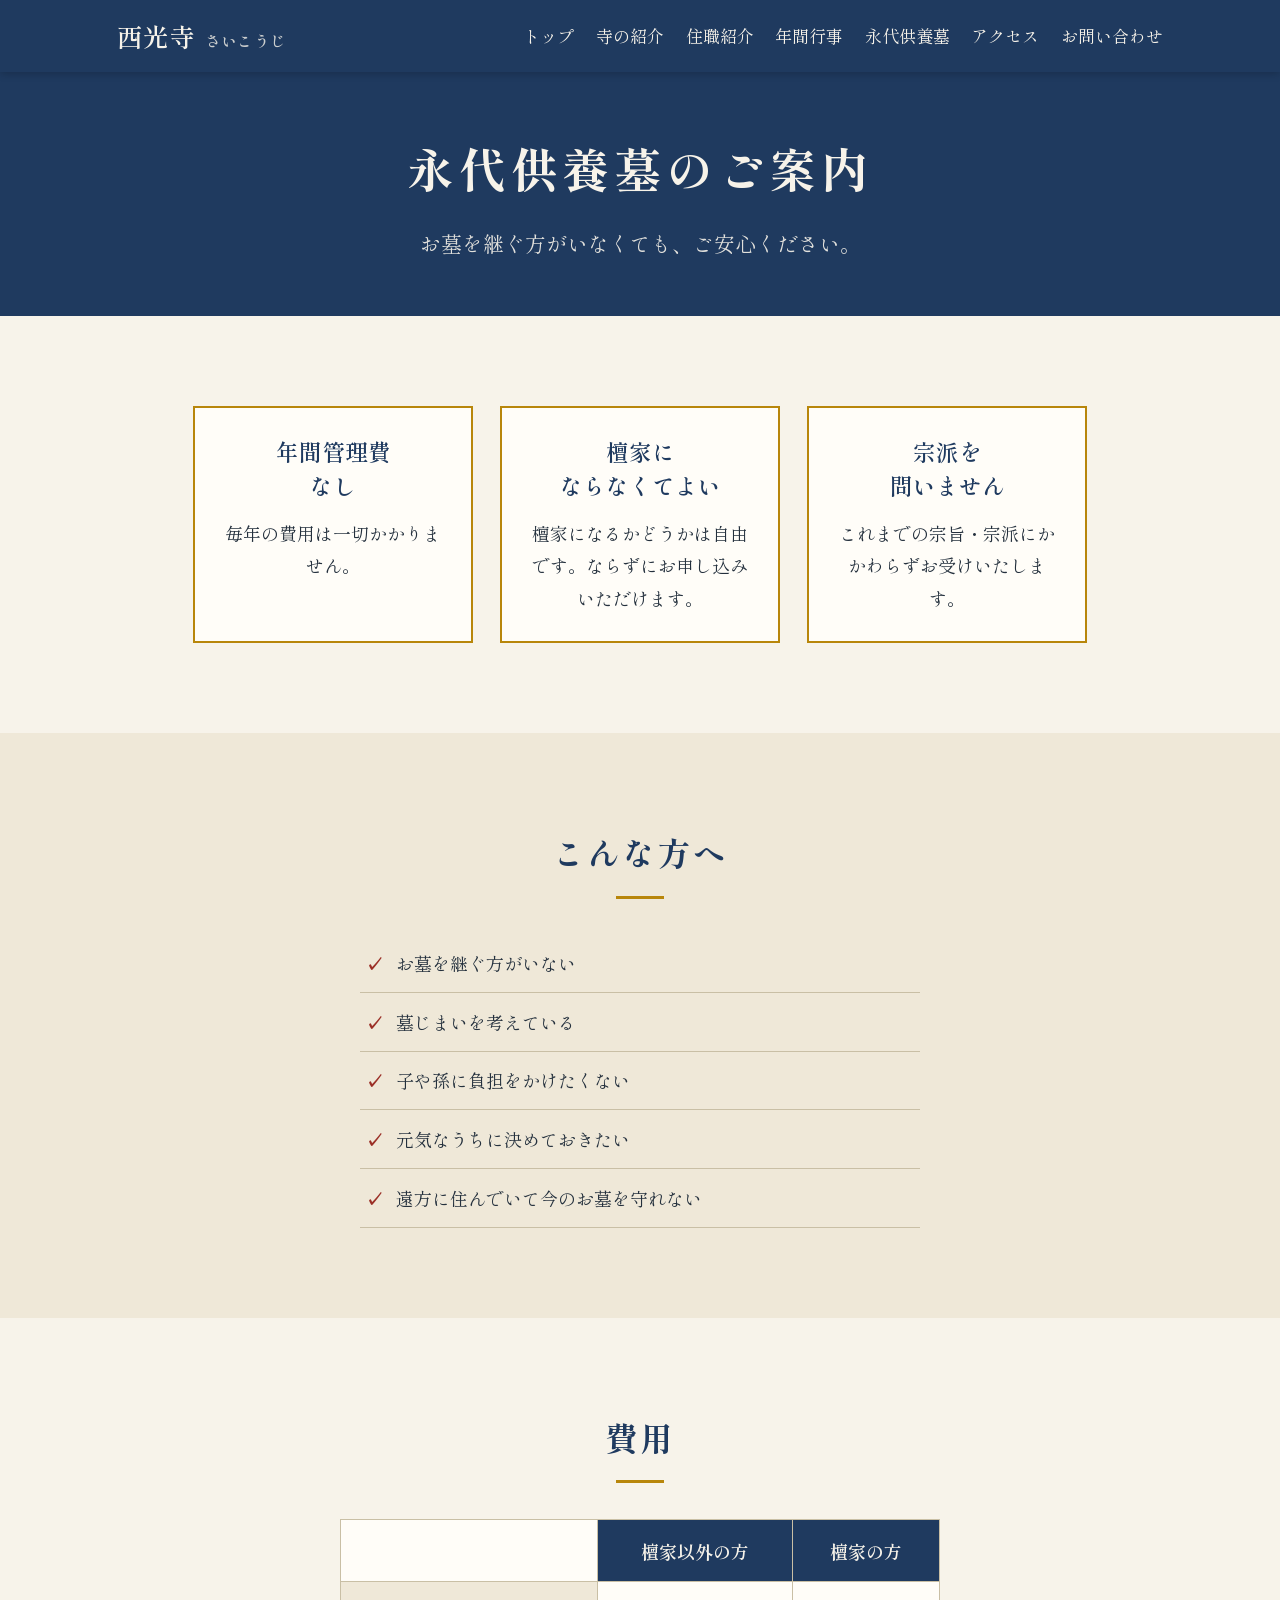
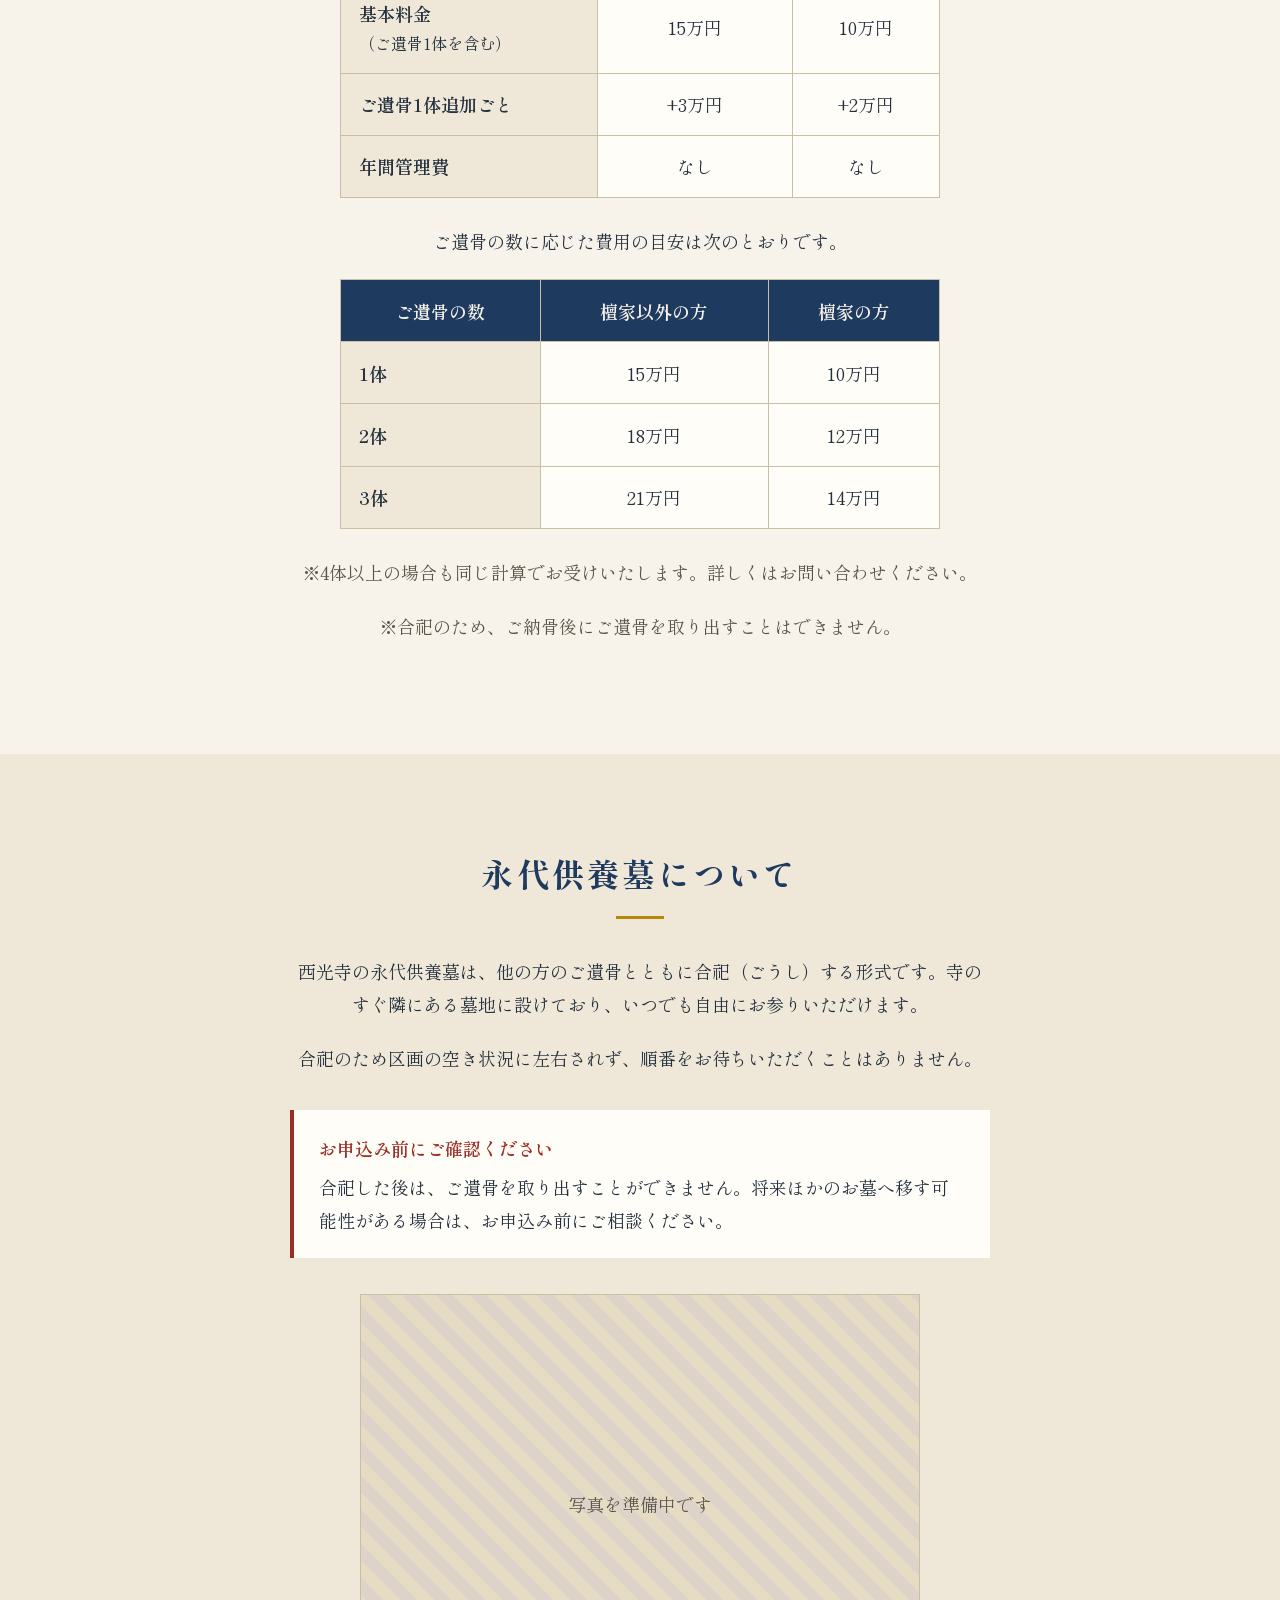
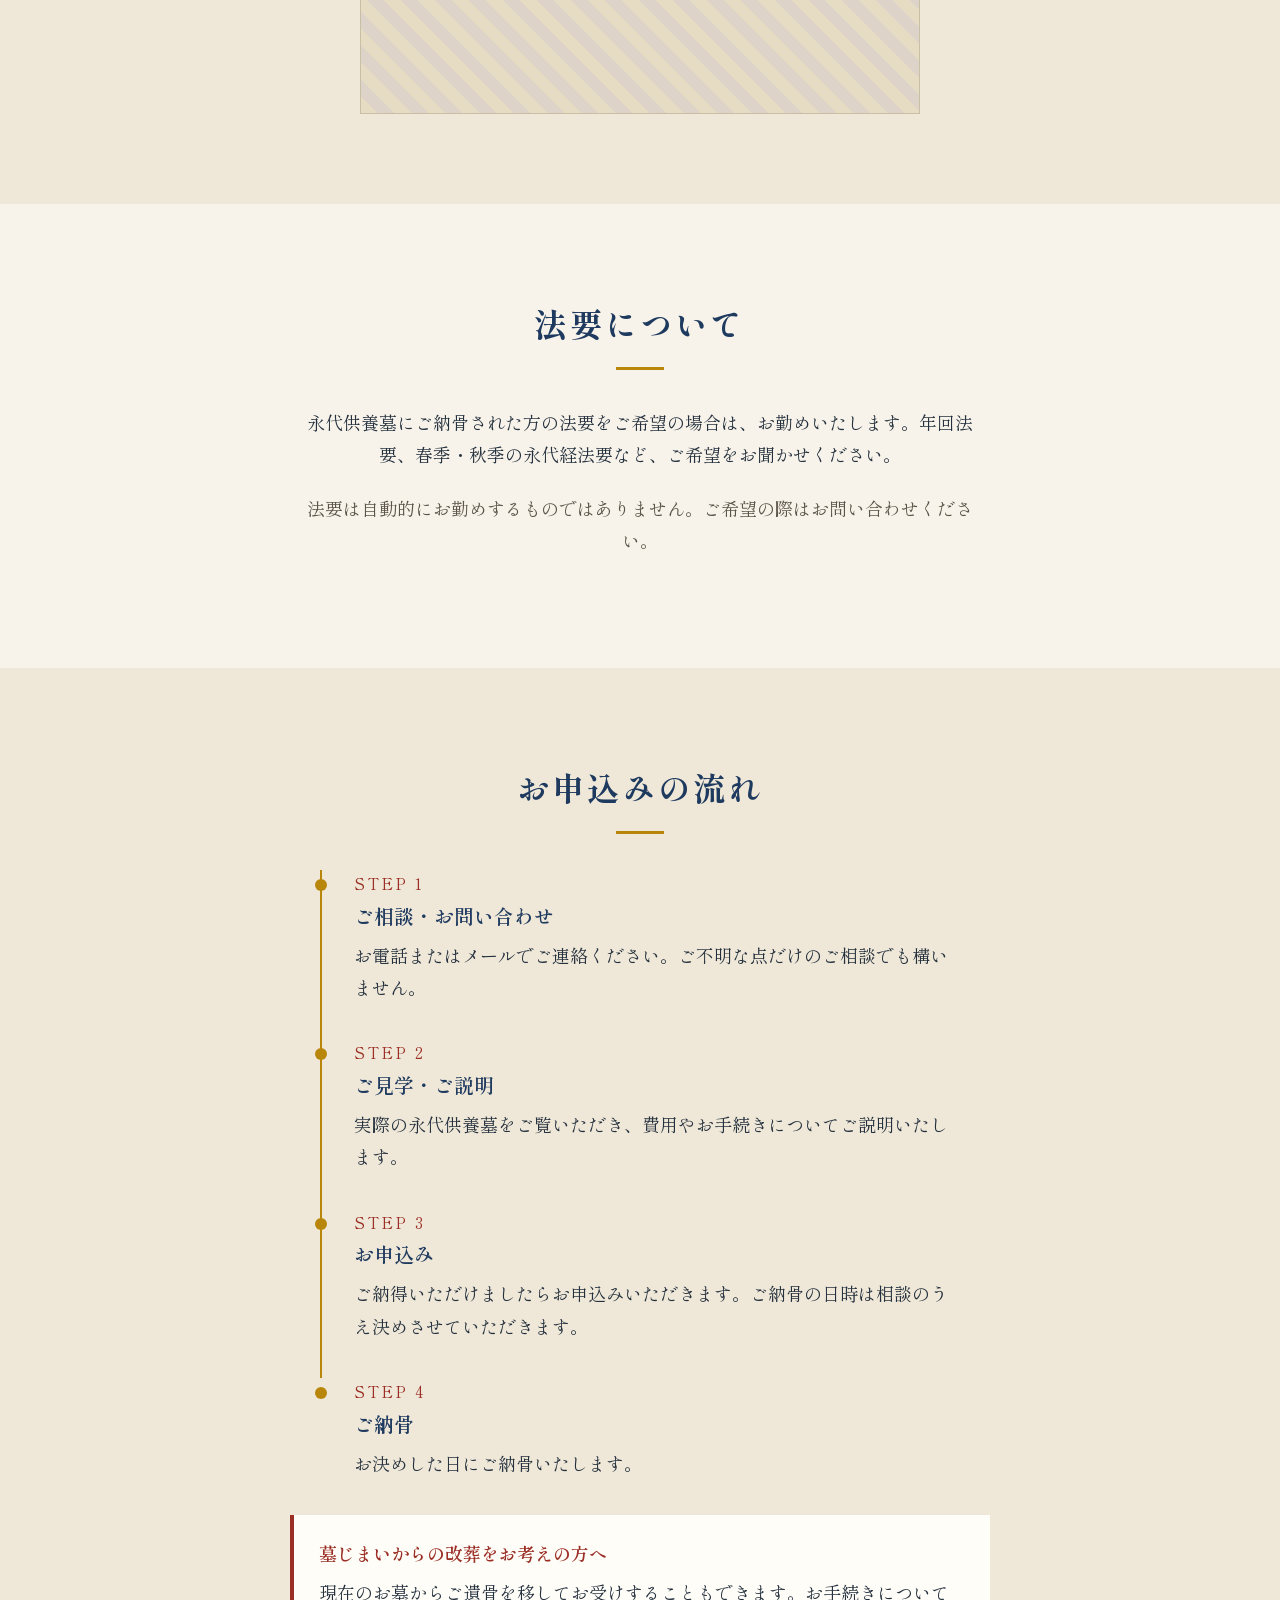
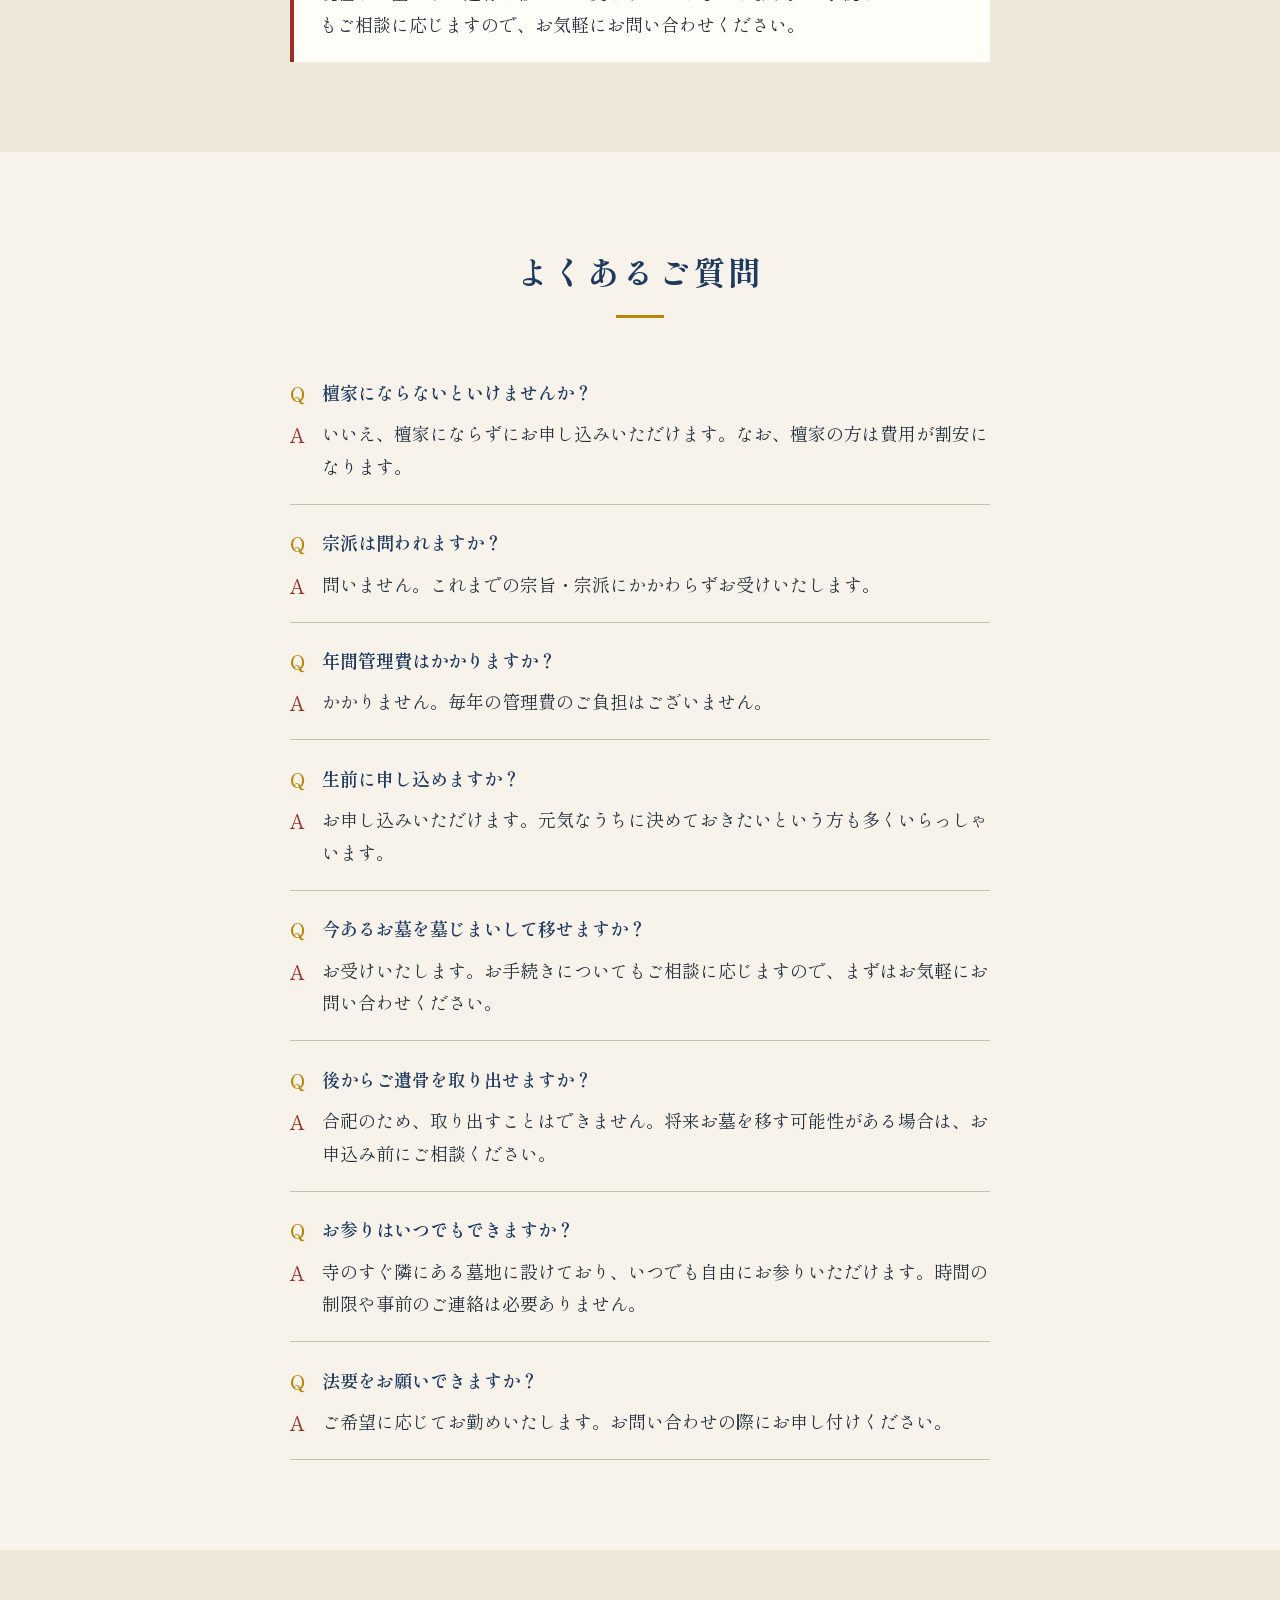
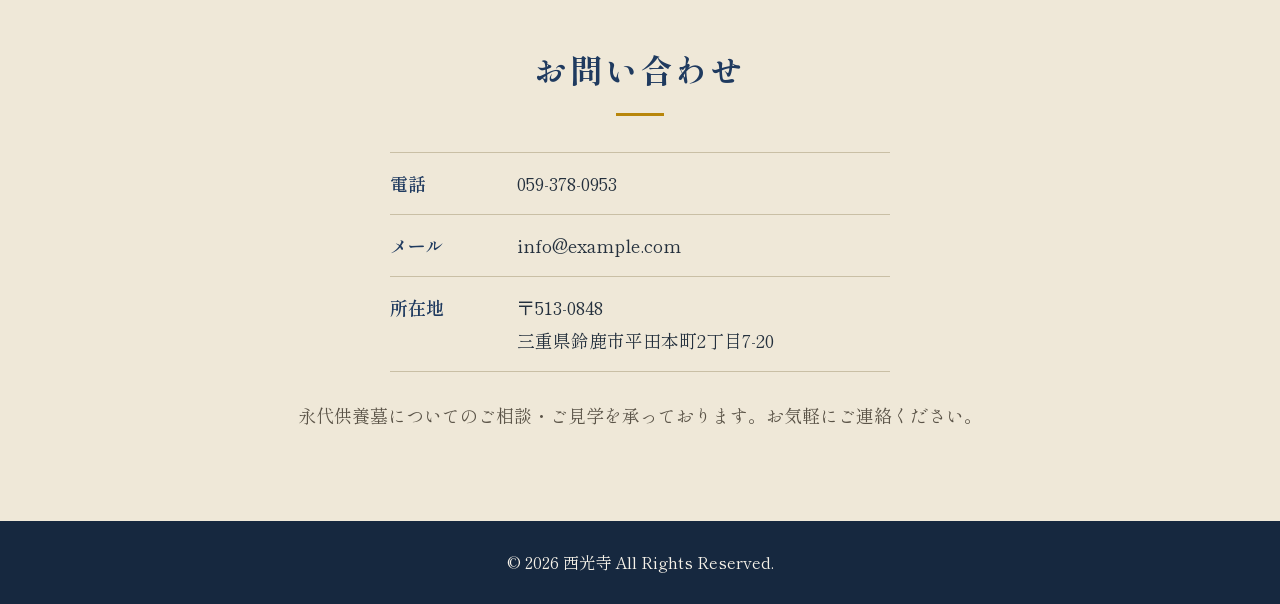
==== eitaikuyo.html @ 975e6f1d "docs: cemetery is next to the temple; add GitHub Pages guide - 墓地の場所を「寺のすぐ隣」に修正（3か所）＋アクセスに一文追加 - Git" ====
<!DOCTYPE html>
<html lang="ja">
<head>
<meta charset="UTF-8">
<meta name="viewport" content="width=device-width, initial-scale=1.0">
<title>永代供養墓のご案内｜真宗高田派 西光寺（三重県鈴鹿市）</title>
<meta name="description" content="三重県鈴鹿市の西光寺（真宗高田派）の永代供養墓のご案内。年間管理費なし、檀家にならなくてもお申し込みいただけます。宗派不問。生前申込・墓じまいからの改葬も承ります。基本料金15万円から。">
<link rel="icon" href="favicon.svg" type="image/svg+xml">
<!-- ※公開先のURLが決まったら、下の og:url と og:image の
     https://example.com を実際のドメインに書き換えてください -->
<meta property="og:type" content="article">
<meta property="og:site_name" content="真宗高田派 西光寺">
<meta property="og:title" content="永代供養墓のご案内｜真宗高田派 西光寺（三重県鈴鹿市）">
<meta property="og:description" content="年間管理費なし、檀家にならなくてもお申し込みいただけます。宗派不問。生前申込・墓じまいからの改葬も承ります。基本料金15万円から。">
<meta property="og:url" content="https://example.com/eitaikuyo.html">
<meta property="og:image" content="https://example.com/images/shourou-hero.jpg">
<meta name="twitter:card" content="summary_large_image">
<link rel="preconnect" href="https://fonts.googleapis.com">
<link rel="preconnect" href="https://fonts.gstatic.com" crossorigin>
<link href="https://fonts.googleapis.com/css2?family=Shippori+Mincho:wght@400;600;800&display=swap" rel="stylesheet">
<link rel="stylesheet" href="css/style.css">
</head>
<body>
<header class="site-header">
  <div class="header-inner">
    <p class="site-title"><a href="index.html">西光寺<span class="site-title-kana">さいこうじ</span></a></p>
    <button class="nav-toggle" id="navToggle" aria-label="メニューを開く" aria-expanded="false">
      <span></span><span></span><span></span>
    </button>
    <nav class="site-nav" id="siteNav">
      <ul>
        <li><a href="index.html#hero" class="nav-link">トップ</a></li>
        <li><a href="index.html#about" class="nav-link">寺の紹介</a></li>
        <li><a href="index.html#priest" class="nav-link">住職紹介</a></li>
        <li><a href="index.html#events" class="nav-link">年間行事</a></li>
        <li><a href="eitaikuyo.html" class="nav-link" aria-current="page">永代供養墓</a></li>
        <li><a href="index.html#access" class="nav-link">アクセス</a></li>
        <li><a href="#contact" class="nav-link">お問い合わせ</a></li>
      </ul>
    </nav>
  </div>
</header>

<main>
  <section class="page-head">
    <div class="section-inner">
      <h1 class="page-title">永代供養墓のご案内</h1>
      <p class="page-lead">お墓を継ぐ方がいなくても、ご安心ください。</p>
    </div>
  </section>

  <section class="section">
    <div class="section-inner">
      <ul class="assurance-list">
        <li class="assurance-item">
          <p class="assurance-head">年間管理費<br>なし</p>
          <p class="assurance-body">毎年の費用は一切かかりません。</p>
        </li>
        <li class="assurance-item">
          <p class="assurance-head">檀家に<br>ならなくてよい</p>
          <p class="assurance-body">檀家になるかどうかは自由です。ならずにお申し込みいただけます。</p>
        </li>
        <li class="assurance-item">
          <p class="assurance-head">宗派を<br>問いません</p>
          <p class="assurance-body">これまでの宗旨・宗派にかかわらずお受けいたします。</p>
        </li>
      </ul>
    </div>
  </section>

  <section class="section section-alt">
    <div class="section-inner">
      <h2 class="section-title">こんな方へ</h2>
      <ul class="need-list">
        <li class="need-item">お墓を継ぐ方がいない</li>
        <li class="need-item">墓じまいを考えている</li>
        <li class="need-item">子や孫に負担をかけたくない</li>
        <li class="need-item">元気なうちに決めておきたい</li>
        <li class="need-item">遠方に住んでいて今のお墓を守れない</li>
      </ul>
    </div>
  </section>

  <section id="price" class="section">
    <div class="section-inner">
      <!-- ※基本料金に含まれるもの（刻字料・ご納骨時の費用など）について、住職にご確認のうえ必要に応じて追記してください -->
      <h2 class="section-title">費用</h2>
      <div class="price-table-wrap" tabindex="0" role="region" aria-label="費用の表">
        <table class="price-table">
          <thead>
            <tr><td></td><th scope="col">檀家以外の方</th><th scope="col">檀家の方</th></tr>
          </thead>
          <tbody>
            <tr><th scope="row">基本料金<span class="price-note-inline">（ご遺骨1体を含む）</span></th><td>15万円</td><td>10万円</td></tr>
            <tr><th scope="row">ご遺骨1体追加ごと</th><td>+3万円</td><td>+2万円</td></tr>
            <tr><th scope="row">年間管理費</th><td>なし</td><td>なし</td></tr>
          </tbody>
        </table>
      </div>
      <p class="about-text">ご遺骨の数に応じた費用の目安は次のとおりです。</p>
      <div class="price-table-wrap" tabindex="0" role="region" aria-label="ご遺骨の数ごとの費用の表">
        <table class="price-table">
          <thead>
            <tr><th scope="col">ご遺骨の数</th><th scope="col">檀家以外の方</th><th scope="col">檀家の方</th></tr>
          </thead>
          <tbody>
            <tr><th scope="row">1体</th><td>15万円</td><td>10万円</td></tr>
            <tr><th scope="row">2体</th><td>18万円</td><td>12万円</td></tr>
            <tr><th scope="row">3体</th><td>21万円</td><td>14万円</td></tr>
          </tbody>
        </table>
      </div>
      <p class="about-text about-note">※4体以上の場合も同じ計算でお受けいたします。詳しくはお問い合わせください。</p>
      <p class="about-text about-note">※合祀のため、ご納骨後にご遺骨を取り出すことはできません。</p>
    </div>
  </section>

  <section class="section section-alt">
    <div class="section-inner">
      <h2 class="section-title">永代供養墓について</h2>
      <p class="about-text">
        西光寺の永代供養墓は、他の方のご遺骨とともに合祀（ごうし）する形式です。寺のすぐ隣にある墓地に設けており、いつでも自由にお参りいただけます。
      </p>
      <p class="about-text">
        合祀のため区画の空き状況に左右されず、順番をお待ちいただくことはありません。
      </p>
      <div class="notice-box">
        <p class="notice-title">お申込み前にご確認ください</p>
        <p>合祀した後は、ご遺骨を取り出すことができません。将来ほかのお墓へ移す可能性がある場合は、お申込み前にご相談ください。</p>
      </div>
      <div class="grave-photo-placeholder" aria-hidden="true">
        <p>写真を準備中です</p>
      </div>
      <!-- ※永代供養墓の写真が用意できたら、上の <div class="grave-photo-placeholder"> ごと
           <img src="images/eitaikuyo.jpg" alt="西光寺の永代供養墓" class="grave-photo"> に置き換えてください -->
    </div>
  </section>

  <section class="section">
    <div class="section-inner">
      <h2 class="section-title">法要について</h2>
      <!-- ※法要に関する記述は教義に関わります。住職にご確認のうえ、必要に応じて書き換えてください -->
      <p class="about-text">
        永代供養墓にご納骨された方の法要をご希望の場合は、お勤めいたします。年回法要、春季・秋季の永代経法要など、ご希望をお聞かせください。
      </p>
      <p class="about-text about-note">
        法要は自動的にお勤めするものではありません。ご希望の際はお問い合わせください。
      </p>
    </div>
  </section>

  <section class="section section-alt">
    <div class="section-inner">
      <h2 class="section-title">お申込みの流れ</h2>
      <ol class="flow-list">
        <li class="flow-item">
          <p class="flow-step">STEP 1</p>
          <p class="flow-head">ご相談・お問い合わせ</p>
          <p class="flow-body">お電話またはメールでご連絡ください。ご不明な点だけのご相談でも構いません。</p>
        </li>
        <li class="flow-item">
          <p class="flow-step">STEP 2</p>
          <p class="flow-head">ご見学・ご説明</p>
          <p class="flow-body">実際の永代供養墓をご覧いただき、費用やお手続きについてご説明いたします。</p>
        </li>
        <li class="flow-item">
          <p class="flow-step">STEP 3</p>
          <p class="flow-head">お申込み</p>
          <p class="flow-body">ご納得いただけましたらお申込みいただきます。ご納骨の日時は相談のうえ決めさせていただきます。</p>
        </li>
        <li class="flow-item">
          <p class="flow-step">STEP 4</p>
          <p class="flow-head">ご納骨</p>
          <p class="flow-body">お決めした日にご納骨いたします。</p>
        </li>
      </ol>
      <div class="notice-box">
        <p class="notice-title">墓じまいからの改葬をお考えの方へ</p>
        <p>現在のお墓からご遺骨を移してお受けすることもできます。お手続きについてもご相談に応じますので、お気軽にお問い合わせください。</p>
      </div>
    </div>
  </section>

  <section class="section">
    <div class="section-inner">
      <h2 class="section-title">よくあるご質問</h2>
      <dl class="faq-list">
        <div class="faq-item">
          <dt class="faq-q">檀家にならないといけませんか？</dt>
          <dd class="faq-a">いいえ、檀家にならずにお申し込みいただけます。なお、檀家の方は費用が割安になります。</dd>
        </div>
        <div class="faq-item">
          <dt class="faq-q">宗派は問われますか？</dt>
          <dd class="faq-a">問いません。これまでの宗旨・宗派にかかわらずお受けいたします。</dd>
        </div>
        <div class="faq-item">
          <dt class="faq-q">年間管理費はかかりますか？</dt>
          <dd class="faq-a">かかりません。毎年の管理費のご負担はございません。</dd>
        </div>
        <div class="faq-item">
          <dt class="faq-q">生前に申し込めますか？</dt>
          <dd class="faq-a">お申し込みいただけます。元気なうちに決めておきたいという方も多くいらっしゃいます。</dd>
        </div>
        <div class="faq-item">
          <dt class="faq-q">今あるお墓を墓じまいして移せますか？</dt>
          <dd class="faq-a">お受けいたします。お手続きについてもご相談に応じますので、まずはお気軽にお問い合わせください。</dd>
        </div>
        <div class="faq-item">
          <dt class="faq-q">後からご遺骨を取り出せますか？</dt>
          <dd class="faq-a">合祀のため、取り出すことはできません。将来お墓を移す可能性がある場合は、お申込み前にご相談ください。</dd>
        </div>
        <div class="faq-item">
          <dt class="faq-q">お参りはいつでもできますか？</dt>
          <dd class="faq-a">寺のすぐ隣にある墓地に設けており、いつでも自由にお参りいただけます。時間の制限や事前のご連絡は必要ありません。</dd>
        </div>
        <div class="faq-item">
          <dt class="faq-q">法要をお願いできますか？</dt>
          <dd class="faq-a">ご希望に応じてお勤めいたします。お問い合わせの際にお申し付けください。</dd>
        </div>
      </dl>
    </div>
  </section>

  <section id="contact" class="section section-alt">
    <div class="section-inner">
      <h2 class="section-title">お問い合わせ</h2>
      <!-- ※メールアドレスは実際の連絡先に書き換えてください（電話番号は確定済み） -->
      <dl class="info-list contact-list">
        <div class="info-row">
          <dt>電話</dt>
          <dd><a href="tel:059-378-0953">059-378-0953</a></dd>
        </div>
        <div class="info-row">
          <dt>メール</dt>
          <dd><a href="mailto:info@example.com">info@example.com</a></dd>
        </div>
        <div class="info-row">
          <dt>所在地</dt>
          <dd>〒513-0848<br>三重県鈴鹿市平田本町2丁目7-20</dd>
        </div>
      </dl>
      <p class="about-note contact-note">永代供養墓についてのご相談・ご見学を承っております。お気軽にご連絡ください。</p>
    </div>
  </section>
</main>

<footer class="site-footer">
  <p>&copy; 2026 西光寺 All Rights Reserved.</p>
</footer>

<script src="js/script.js"></script>
</body>
</html>
---- css/style.css ----
:root {
  --color-bg: #f7f3ea;
  --color-ink: #24303d;
  --color-indigo: #1f3a5f;
  --color-indigo-dark: #16283f;
  --color-gold: #b8860b;
  --color-vermillion: #9b2f26;
  --font-serif: "Shippori Mincho", "Hiragino Mincho ProN", "Yu Mincho", serif;
  --header-height: 72px;
}

* { box-sizing: border-box; margin: 0; padding: 0; }

/* 高齢の方にも読みやすいよう、基準の文字サイズを 16px → 18px にしています。
   ここを変えるとサイト全体の文字が一括で拡大・縮小します。 */
html {
  scroll-behavior: smooth;
  font-size: 112.5%;
}

body {
  font-family: var(--font-serif);
  color: var(--color-ink);
  background-color: var(--color-bg);
  line-height: 1.8;
}

a { color: inherit; text-decoration: none; }
ul { list-style: none; }
img { max-width: 100%; display: block; }

/* Header */
.site-header {
  position: fixed;
  top: 0; left: 0; right: 0;
  background-color: var(--color-indigo);
  color: #f7f3ea;
  z-index: 100;
  box-shadow: 0 2px 8px rgba(0,0,0,0.2);
}
.header-inner {
  max-width: 1100px;
  margin: 0 auto;
  display: flex;
  align-items: center;
  justify-content: space-between;
  padding: 0.8rem 1.5rem;
  height: var(--header-height);
}
.site-title {
  font-size: 1.4rem;
  font-weight: 600;
  letter-spacing: 0.05em;
  line-height: 1.3;
}
.site-title-kana {
  font-size: 0.85rem;
  margin-left: 0.5rem;
  opacity: 0.8;
}
.nav-toggle {
  display: none;
  flex-direction: column;
  justify-content: space-between;
  width: 28px; height: 20px;
  background: none; border: none; cursor: pointer;
}
.nav-toggle span {
  display: block;
  height: 2px;
  background-color: #f7f3ea;
}
.site-nav ul {
  display: flex;
  gap: 1.2rem;
}
.nav-link {
  font-size: 0.95rem;
  padding: 0.3rem 0;
  border-bottom: 2px solid transparent;
  transition: border-color 0.2s;
}
.nav-link:hover, .nav-link:focus {
  border-bottom-color: var(--color-gold);
}

/* 文字を大きくしたぶん横並びのナビが収まらなくなるため、
   980px 以下ではハンバーガーメニューに切り替えます。 */
@media (max-width: 980px) {
  .nav-toggle { display: flex; }
  .site-nav {
    position: absolute;
    top: 100%;
    left: 0; right: 0;
    background-color: var(--color-indigo);
    max-height: 0;
    overflow: hidden;
    visibility: hidden;
    transition: max-height 0.3s ease, visibility 0s linear 0.3s;
  }
  .site-nav.is-open {
    max-height: 500px;
    visibility: visible;
    transition: max-height 0.3s ease, visibility 0s linear 0s;
  }
  .site-nav ul {
    flex-direction: column;
    gap: 0;
    padding: 0.5rem 1.5rem 1rem;
  }
  .site-nav li { border-top: 1px solid rgba(255,255,255,0.15); }
  .nav-link { display: block; padding: 0.8rem 0; }
}

/* Hero */
.hero {
  position: relative;
  min-height: 100vh;
  display: flex;
  align-items: center;
  justify-content: center;
  background: url("../images/shourou-hero.jpg") center center / cover no-repeat;
  text-align: center;
  color: #fdfaf3;
  scroll-margin-top: var(--header-height);
}
.hero-overlay {
  position: absolute;
  inset: 0;
  background: linear-gradient(180deg, rgba(22,40,63,0.12), rgba(22,40,63,0.32));
}
.hero-content {
  position: relative;
  z-index: 1;
  padding: 0 1.5rem;
  text-shadow: 0 2px 12px rgba(16,26,40,0.75), 0 1px 3px rgba(16,26,40,0.6);
}
.hero-kana {
  letter-spacing: 0.3em;
  font-size: 1rem;
  margin-bottom: 0.5rem;
  opacity: 0.9;
}
.hero-title {
  font-size: clamp(2.5rem, 8vw, 4.5rem);
  font-weight: 800;
  letter-spacing: 0.1em;
  margin-bottom: 1rem;
}
.hero-sub {
  font-size: 1.1rem;
  letter-spacing: 0.05em;
}

/* Section base (reused by all content sections) */
.section {
  padding: 5rem 1.5rem;
  scroll-margin-top: var(--header-height);
}
.section-inner {
  max-width: 900px;
  margin: 0 auto;
}
.section-alt {
  background-color: #efe8d8;
}
.section-title {
  font-size: 1.8rem;
  color: var(--color-indigo);
  text-align: center;
  margin-bottom: 0.5rem;
  letter-spacing: 0.1em;
}
.section-title::after {
  content: "";
  display: block;
  width: 48px;
  height: 3px;
  background-color: var(--color-gold);
  margin: 0.8rem auto 2rem;
}
.about-text {
  max-width: 700px;
  margin: 0 auto 1.2rem;
  text-align: center;
}
.about-note {
  font-size: 1rem;
  color: #5a5347;
}
/* セクション内の小見出し（例：寺の紹介の中の「由緒・沿革」） */
.subsection-title {
  font-size: 1.3rem;
  color: var(--color-indigo);
  text-align: center;
  margin: 3rem 0 0.5rem;
  letter-spacing: 0.1em;
}
.subsection-title::after {
  content: "";
  display: block;
  width: 32px;
  height: 2px;
  background-color: var(--color-gold);
  margin: 0.6rem auto 1.8rem;
}
/* 由緒・沿革は長めの文章なので、中央揃えではなく左揃えにして読みやすくします */
.history-block {
  max-width: 700px;
  margin: 0 auto;
}
.history-text {
  text-align: left;
}
.info-list {
  max-width: 500px;
  margin: 2rem auto 0;
  border-top: 1px solid #c9bfa5;
}
.info-row {
  display: flex;
  gap: 1.5rem;
  padding: 0.8rem 0;
  border-bottom: 1px solid #c9bfa5;
}
.info-row dt {
  flex: 0 0 100px;
  color: var(--color-indigo);
  font-weight: 600;
}

/* Footer */
.site-footer {
  background-color: var(--color-indigo-dark);
  color: #f7f3ea;
  text-align: center;
  padding: 1.5rem;
  font-size: 0.9rem;
}

@media (max-width: 600px) {
  .info-row { flex-direction: column; gap: 0.3rem; }
  .info-row dt { flex: none; }
}

.priest-card {
  display: flex;
  flex-wrap: wrap;
  gap: 2rem;
  align-items: center;
  justify-content: center;
}
.priest-photo-placeholder {
  width: 160px;
  height: 160px;
  border-radius: 50%;
  background: radial-gradient(circle at 30% 30%, #d8cdb0, #b8ab86);
  border: 3px solid var(--color-gold);
  flex-shrink: 0;
}
.priest-info {
  max-width: 480px;
}
.priest-name {
  font-size: 1.2rem;
  font-weight: 600;
  color: var(--color-indigo);
  margin-bottom: 0.8rem;
}

.event-list {
  max-width: 500px;
  margin: 0 auto;
  border-top: 1px solid #c9bfa5;
}
.event-item {
  display: flex;
  gap: 1.5rem;
  padding: 0.9rem 0.5rem;
  border-bottom: 1px solid #c9bfa5;
}
.event-month {
  flex: 0 0 60px;
  color: var(--color-vermillion);
  font-weight: 600;
}
.event-name {
  flex: 1;
}
.event-note {
  text-align: center;
  margin-top: 1.5rem;
}

.access-content {
  max-width: 700px;
  margin: 0 auto;
}
.map-embed {
  margin-top: 2rem;
  border: 3px solid var(--color-indigo);
}
.map-embed iframe {
  display: block;
}

.contact-list {
  margin-bottom: 1.5rem;
}
.contact-note {
  text-align: center;
}

@media (max-width: 600px) {
  .priest-card {
    flex-direction: column;
    text-align: center;
  }
  .event-item {
    padding: 0.9rem 0;
  }
}

/* --- 永代供養墓ページ --- */
.page-head {
  background-color: var(--color-indigo);
  color: #f7f3ea;
  padding: calc(var(--header-height) + 3rem) 1.5rem 3rem;
  text-align: center;
}
.page-title {
  font-size: clamp(1.8rem, 5vw, 2.6rem);
  letter-spacing: 0.1em;
  margin-bottom: 0.8rem;
}
.page-lead {
  font-size: 1.15rem;
  opacity: 0.9;
}

.assurance-list {
  display: flex;
  flex-wrap: wrap;
  gap: 1.5rem;
  justify-content: center;
}
.assurance-item {
  flex: 1 1 240px;
  max-width: 280px;
  border: 2px solid var(--color-gold);
  padding: 1.5rem 1.2rem;
  text-align: center;
  background-color: #fffdf8;
}
.assurance-head {
  font-size: 1.25rem;
  font-weight: 600;
  color: var(--color-indigo);
  line-height: 1.5;
  margin-bottom: 0.8rem;
}
.assurance-body {
  font-size: 1rem;
}

.need-list {
  max-width: 560px;
  margin: 0 auto;
}
.need-item {
  position: relative;
  padding: 0.7rem 0 0.7rem 2rem;
  border-bottom: 1px solid #c9bfa5;
}
.need-item::before {
  content: "✓";
  position: absolute;
  left: 0.3rem;
  color: var(--color-vermillion);
  font-weight: 600;
}

.price-table-wrap {
  overflow-x: auto;
  max-width: 600px;
  margin: 0 auto 1.5rem;
}
.price-table {
  width: 100%;
  min-width: 420px;
  border-collapse: collapse;
  background-color: #fffdf8;
}
.price-table th,
.price-table td {
  border: 1px solid #c9bfa5;
  padding: 0.8rem 1rem;
  text-align: center;
}
.price-table td,
.price-table thead th {
  white-space: nowrap;
}
.price-table thead th {
  background-color: var(--color-indigo);
  color: #f7f3ea;
  font-weight: 600;
}
.price-table tbody th {
  background-color: #efe8d8;
  text-align: left;
  font-weight: 600;
  white-space: nowrap;
}
.price-note-inline {
  display: block;
  font-size: 0.9rem;
  font-weight: 400;
}

.grave-photo-placeholder {
  max-width: 560px;
  margin: 2rem auto 0;
  aspect-ratio: 4 / 3;
  display: flex;
  align-items: center;
  justify-content: center;
  background: repeating-linear-gradient(45deg, #e6dcc4, #e6dcc4 12px, #ded3c8 12px, #ded3c8 24px);
  border: 1px solid #c9bfa5;
  color: #5a5347;
  font-size: 1rem;
}

.notice-box {
  max-width: 700px;
  margin: 2rem auto 0;
  border-left: 4px solid var(--color-vermillion);
  background-color: #fffdf8;
  padding: 1.2rem 1.4rem;
}
.notice-title {
  font-weight: 600;
  color: var(--color-vermillion);
  margin-bottom: 0.4rem;
}

.flow-list {
  max-width: 640px;
  margin: 0 auto;
  list-style: none;
}
.flow-item {
  position: relative;
  border-left: 2px solid var(--color-gold);
  padding: 0 0 2rem 1.8rem;
}
.flow-item:last-child {
  border-left-color: transparent;
  padding-bottom: 0;
}
.flow-item::before {
  content: "";
  position: absolute;
  left: -7px;
  top: 0.5rem;
  width: 12px;
  height: 12px;
  border-radius: 50%;
  background-color: var(--color-gold);
}
.flow-step {
  font-size: 0.85rem;
  letter-spacing: 0.15em;
  color: var(--color-vermillion);
}
.flow-head {
  font-size: 1.1rem;
  font-weight: 600;
  color: var(--color-indigo);
  margin-bottom: 0.3rem;
}
.flow-body {
  font-size: 1rem;
}

.faq-list {
  max-width: 700px;
  margin: 0 auto;
}
.faq-item {
  border-bottom: 1px solid #c9bfa5;
  padding: 1.2rem 0;
}
.faq-q {
  position: relative;
  padding-left: 1.8rem;
  font-weight: 600;
  color: var(--color-indigo);
  margin-bottom: 0.5rem;
}
.faq-q::before {
  content: "Q";
  position: absolute;
  left: 0;
  color: var(--color-gold);
  font-size: 1.1rem;
}
.faq-a {
  position: relative;
  padding-left: 1.8rem;
  font-size: 1rem;
}
.faq-a::before {
  content: "A";
  position: absolute;
  left: 0;
  color: var(--color-vermillion);
  font-size: 1.1rem;
}

.memorial-price {
  margin-top: 2rem;
  font-size: 1.05rem;
}
.cta-wrap {
  text-align: center;
}
.cta-link {
  display: inline-block;
  padding: 0.9rem 2.2rem;
  background-color: var(--color-vermillion);
  color: #fdfaf3;
  font-size: 1rem;
  letter-spacing: 0.05em;
  transition: background-color 0.2s;
}
.cta-link:hover,
.cta-link:focus {
  background-color: #7d251e;
}
.memorial-other {
  margin-top: 2.5rem;
}

@media (max-width: 860px) {
  .assurance-item {
    flex-basis: 100%;
    max-width: 400px;
  }
}

.grave-photo {
  max-width: 560px;
  margin: 2rem auto 0;
}
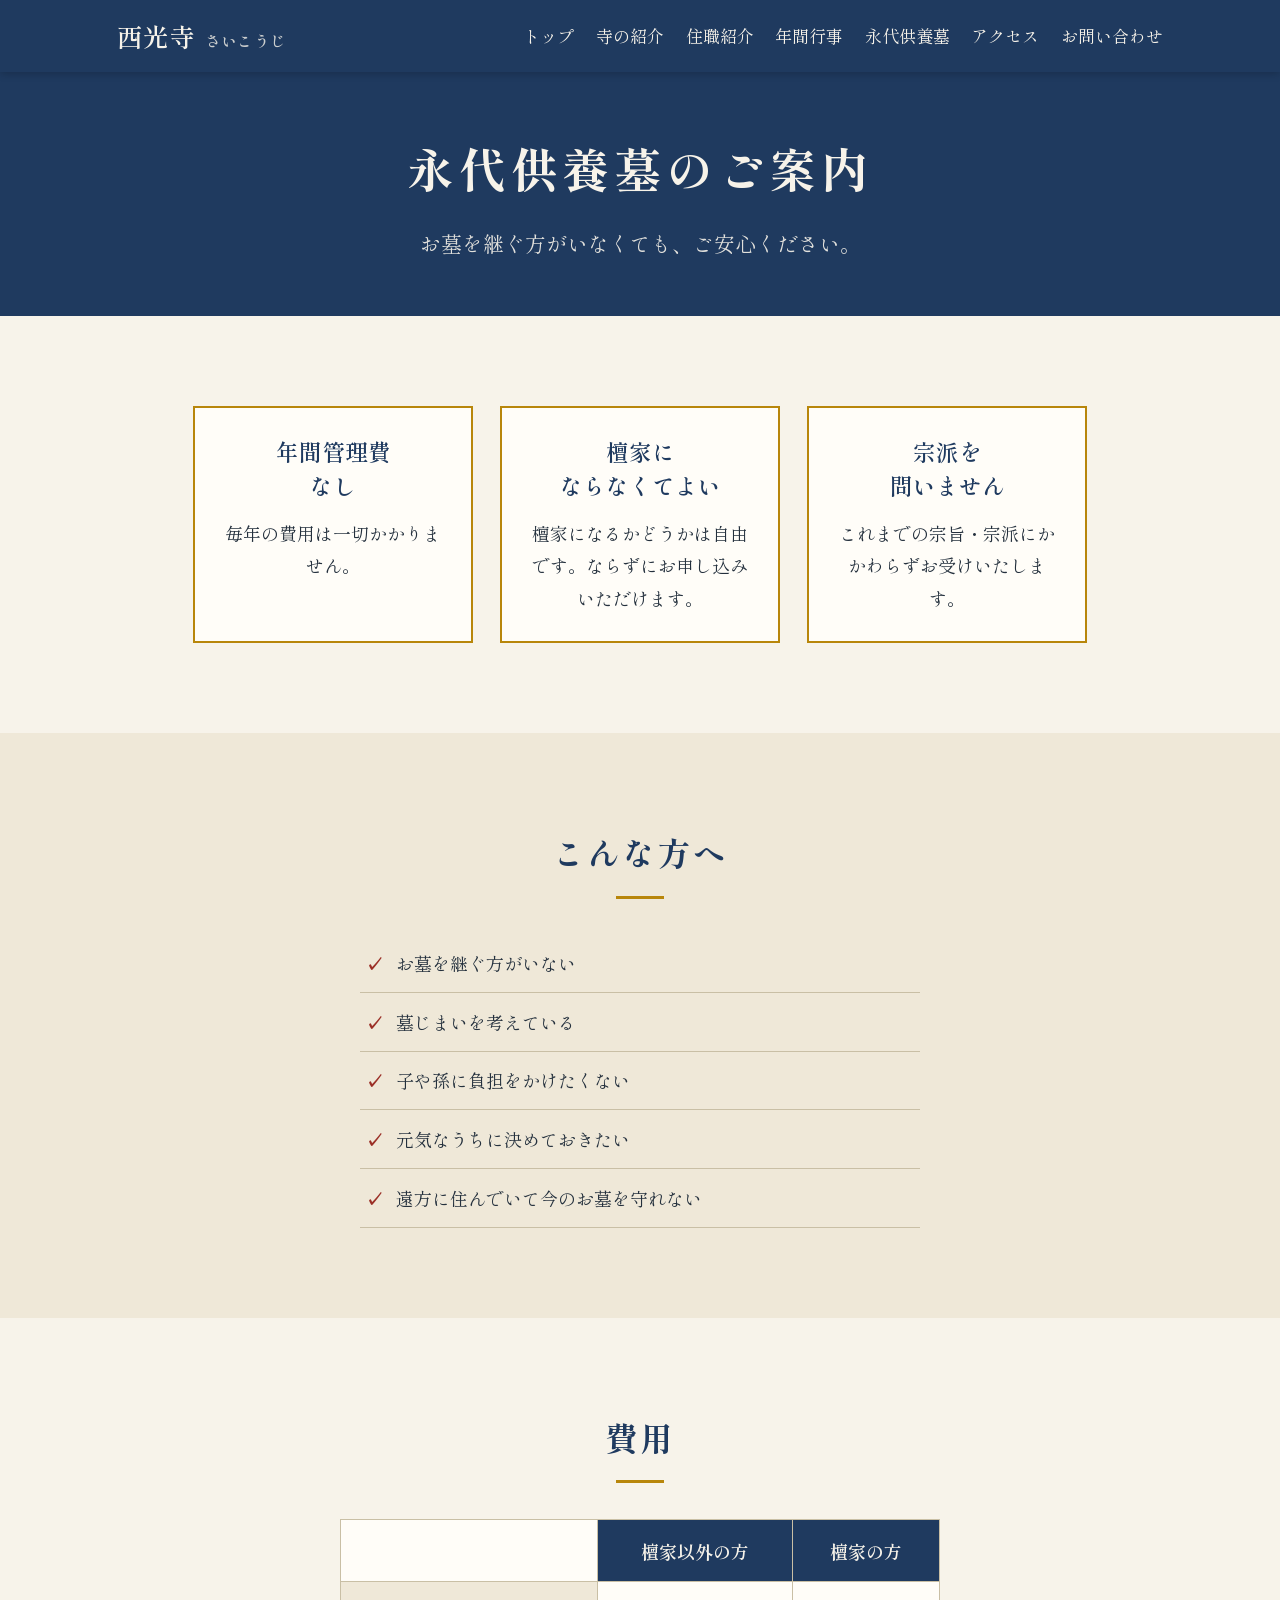
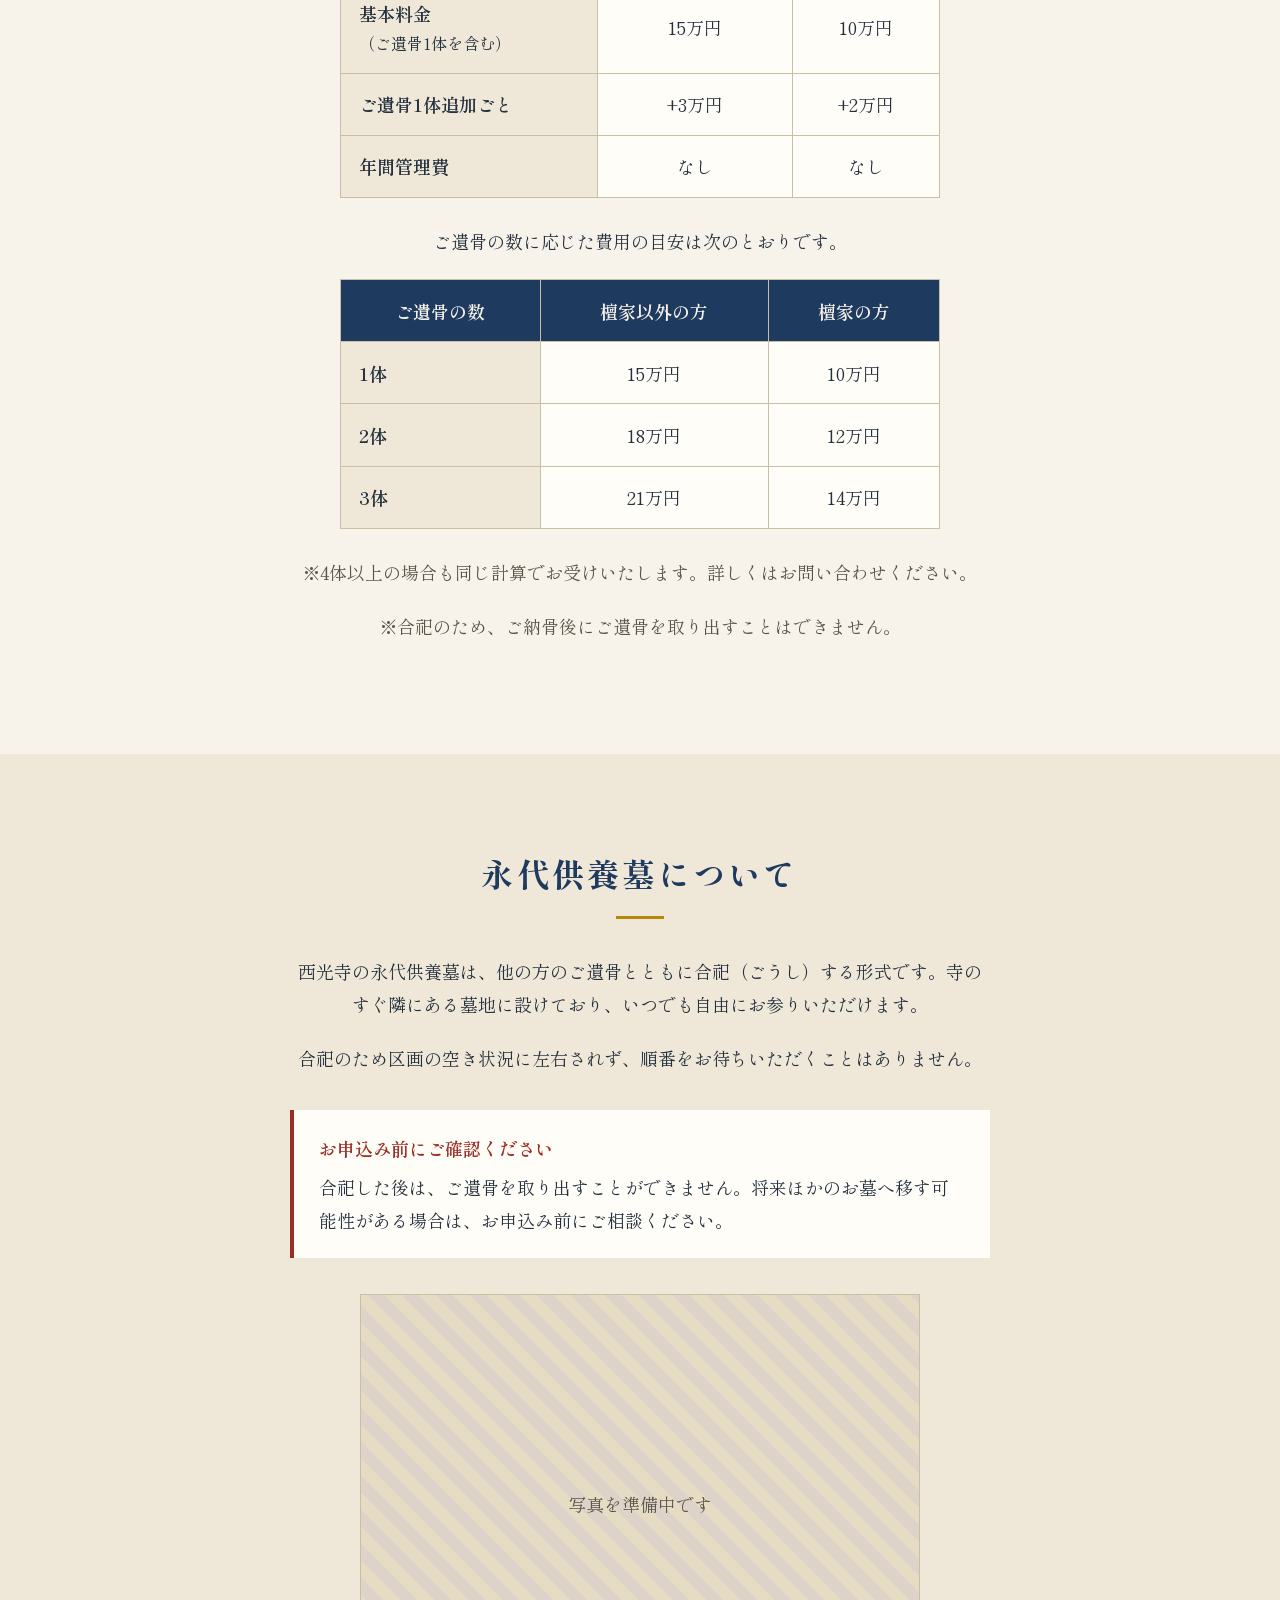
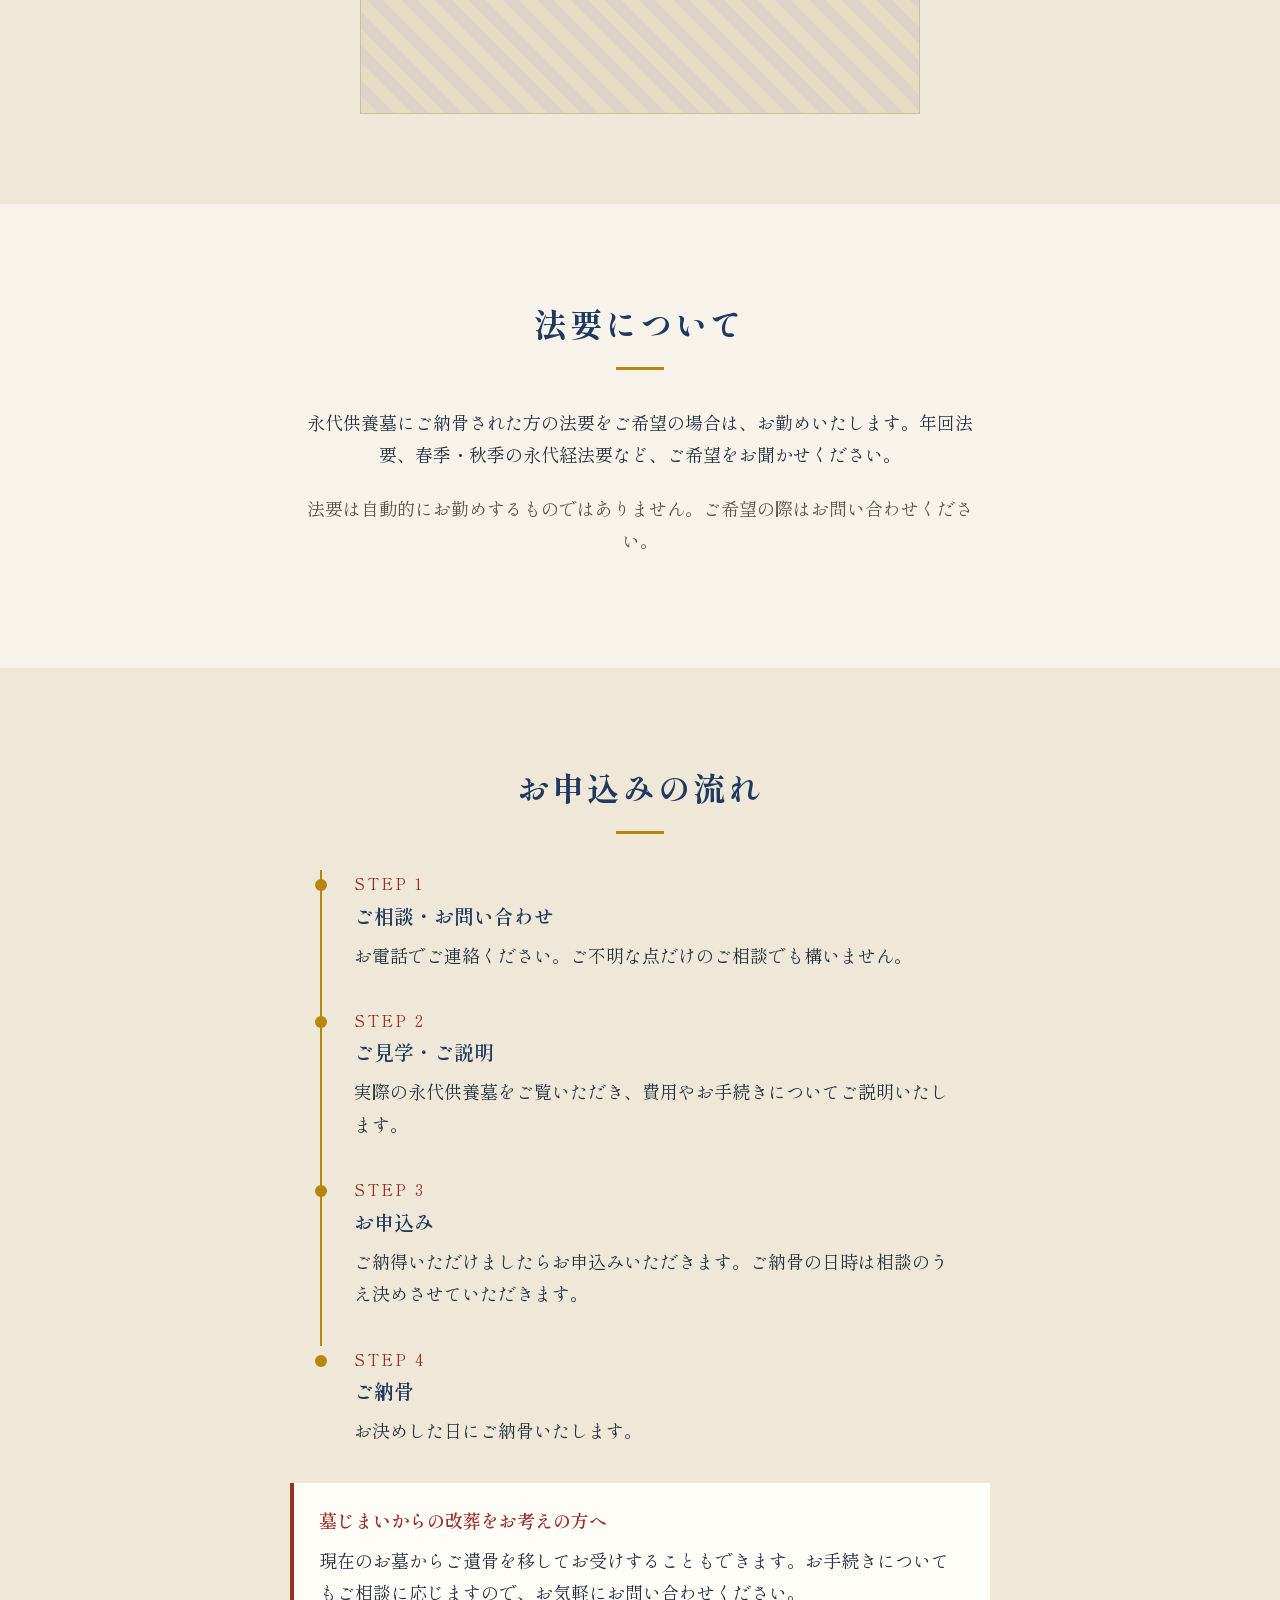
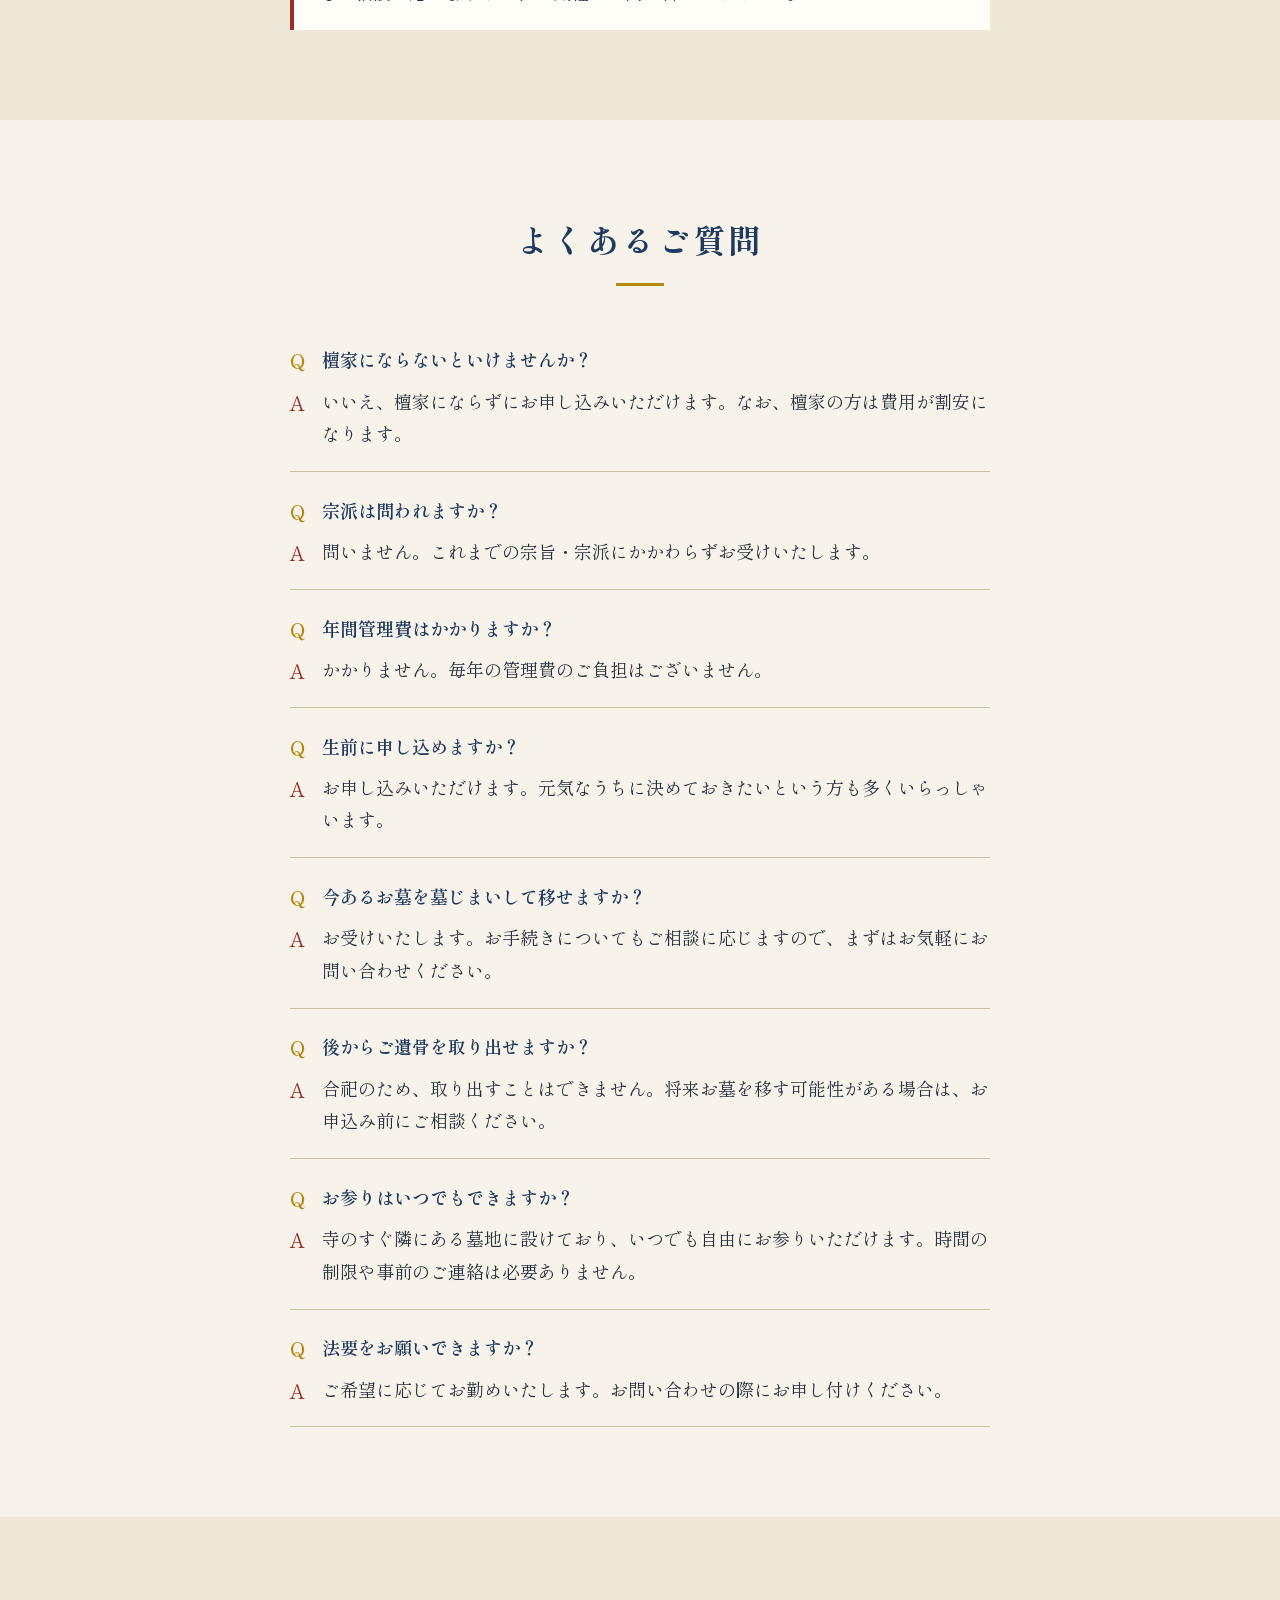
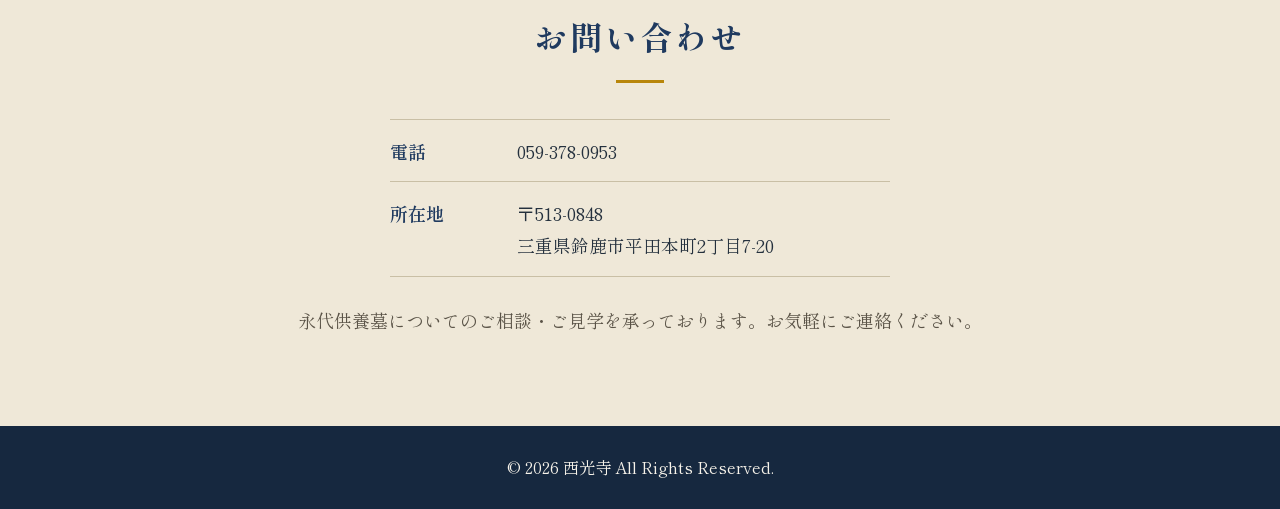
==== commit 4a46bcc3: "content: phone-only contact, add noindex for staged publishing - メール欄を両ページから削除し、お問い合わせは電話のみに - <meta" ====
--- a/eitaikuyo.html
+++ b/eitaikuyo.html
@@ -6,6 +6,12 @@
 <title>永代供養墓のご案内｜真宗高田派 西光寺（三重県鈴鹿市）</title>
 <meta name="description" content="三重県鈴鹿市の西光寺（真宗高田派）の永代供養墓のご案内。年間管理費なし、檀家にならなくてもお申し込みいただけます。宗派不問。生前申込・墓じまいからの改葬も承ります。基本料金15万円から。">
 <link rel="icon" href="favicon.svg" type="image/svg+xml">
+<!-- ★検索避けの設定★
+     この1行があるあいだ、Googleなどの検索結果にこのページは表示されません。
+     URLを知っている人だけが見られる状態です。
+     内容が固まって本格的に公開したくなったら、下の1行を削除してください。
+     （index.html にも同じ行がありますので、両方消してください） -->
+<meta name="robots" content="noindex">
 <!-- ※公開先のURLが決まったら、下の og:url と og:image の
      https://example.com を実際のドメインに書き換えてください -->
 <meta property="og:type" content="article">
@@ -156,7 +162,7 @@
         <li class="flow-item">
           <p class="flow-step">STEP 1</p>
           <p class="flow-head">ご相談・お問い合わせ</p>
-          <p class="flow-body">お電話またはメールでご連絡ください。ご不明な点だけのご相談でも構いません。</p>
+          <p class="flow-body">お電話でご連絡ください。ご不明な点だけのご相談でも構いません。</p>
         </li>
         <li class="flow-item">
           <p class="flow-step">STEP 2</p>
@@ -224,17 +230,12 @@
   <section id="contact" class="section section-alt">
     <div class="section-inner">
       <h2 class="section-title">お問い合わせ</h2>
-      <!-- ※メールアドレスは実際の連絡先に書き換えてください（電話番号は確定済み） -->
       <dl class="info-list contact-list">
         <div class="info-row">
           <dt>電話</dt>
           <dd><a href="tel:059-378-0953">059-378-0953</a></dd>
         </div>
         <div class="info-row">
-          <dt>メール</dt>
-          <dd><a href="mailto:info@example.com">info@example.com</a></dd>
-        </div>
-        <div class="info-row">
           <dt>所在地</dt>
           <dd>〒513-0848<br>三重県鈴鹿市平田本町2丁目7-20</dd>
         </div>
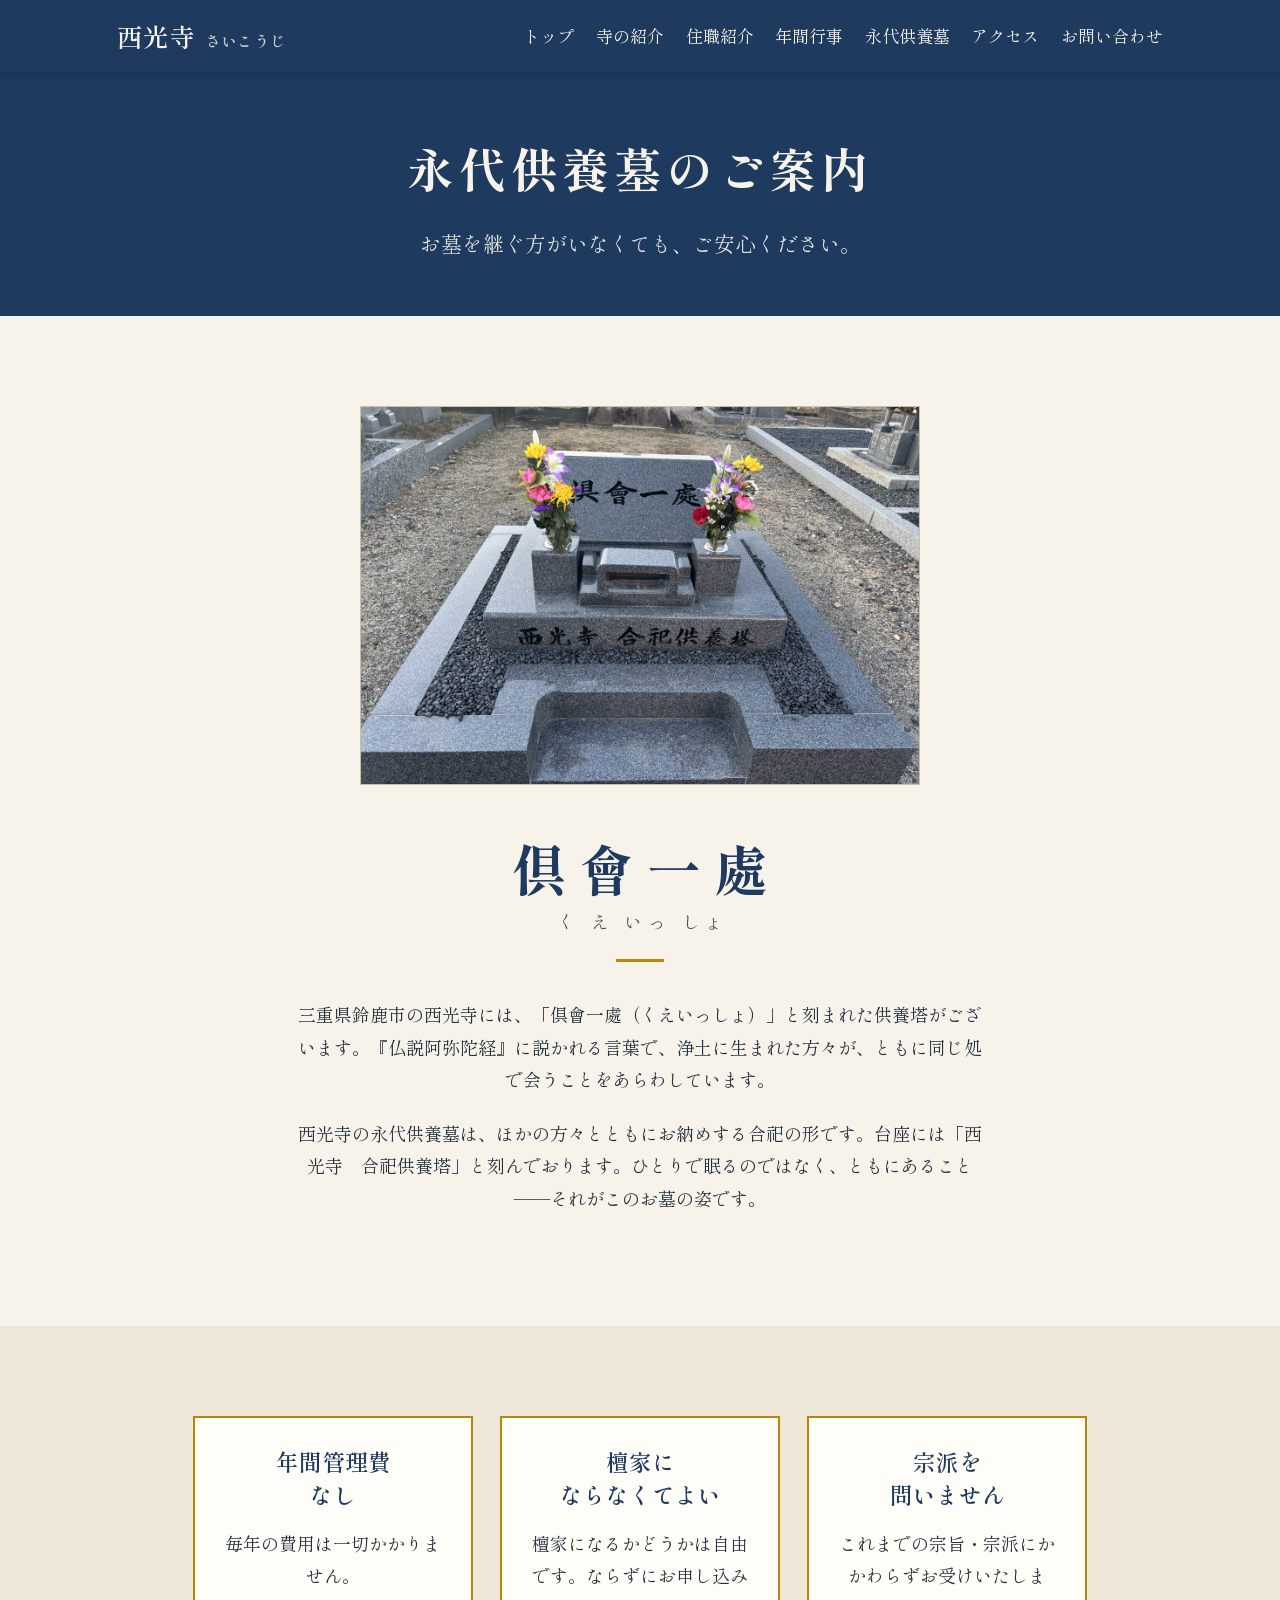
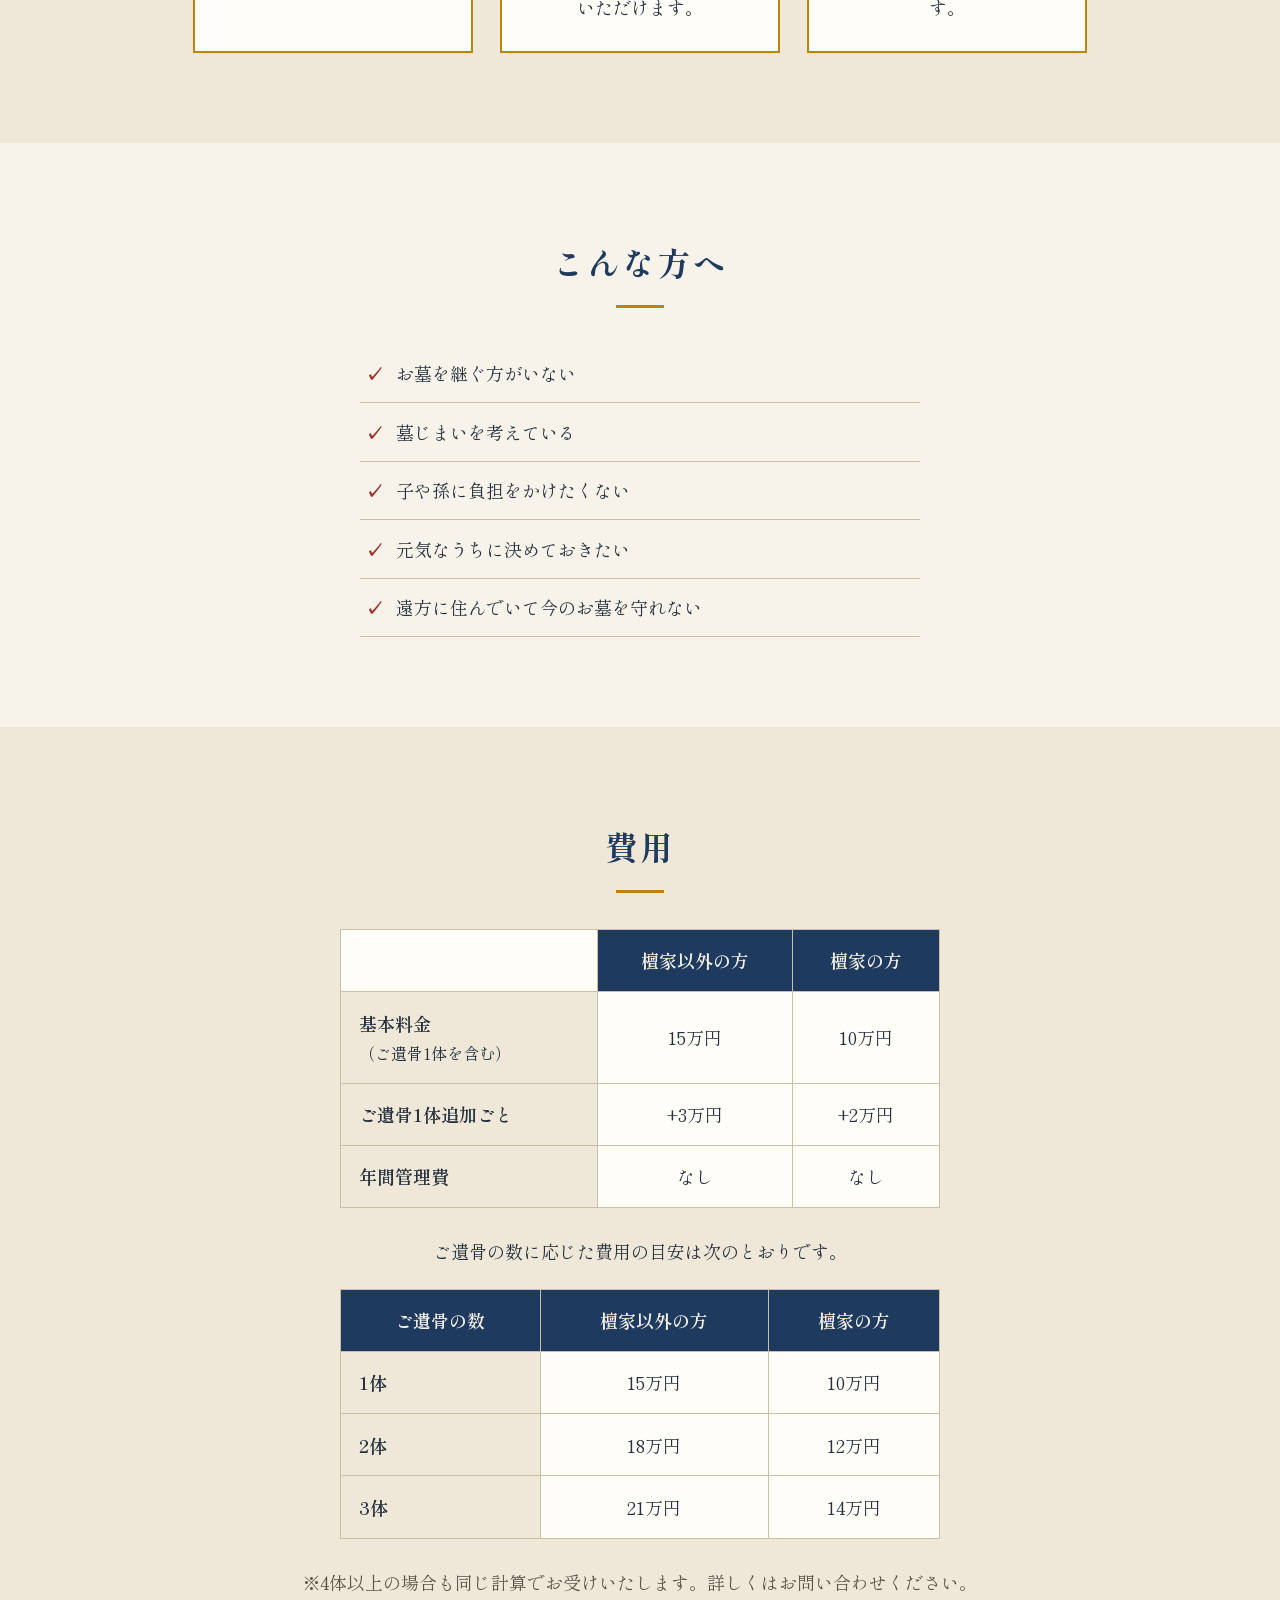
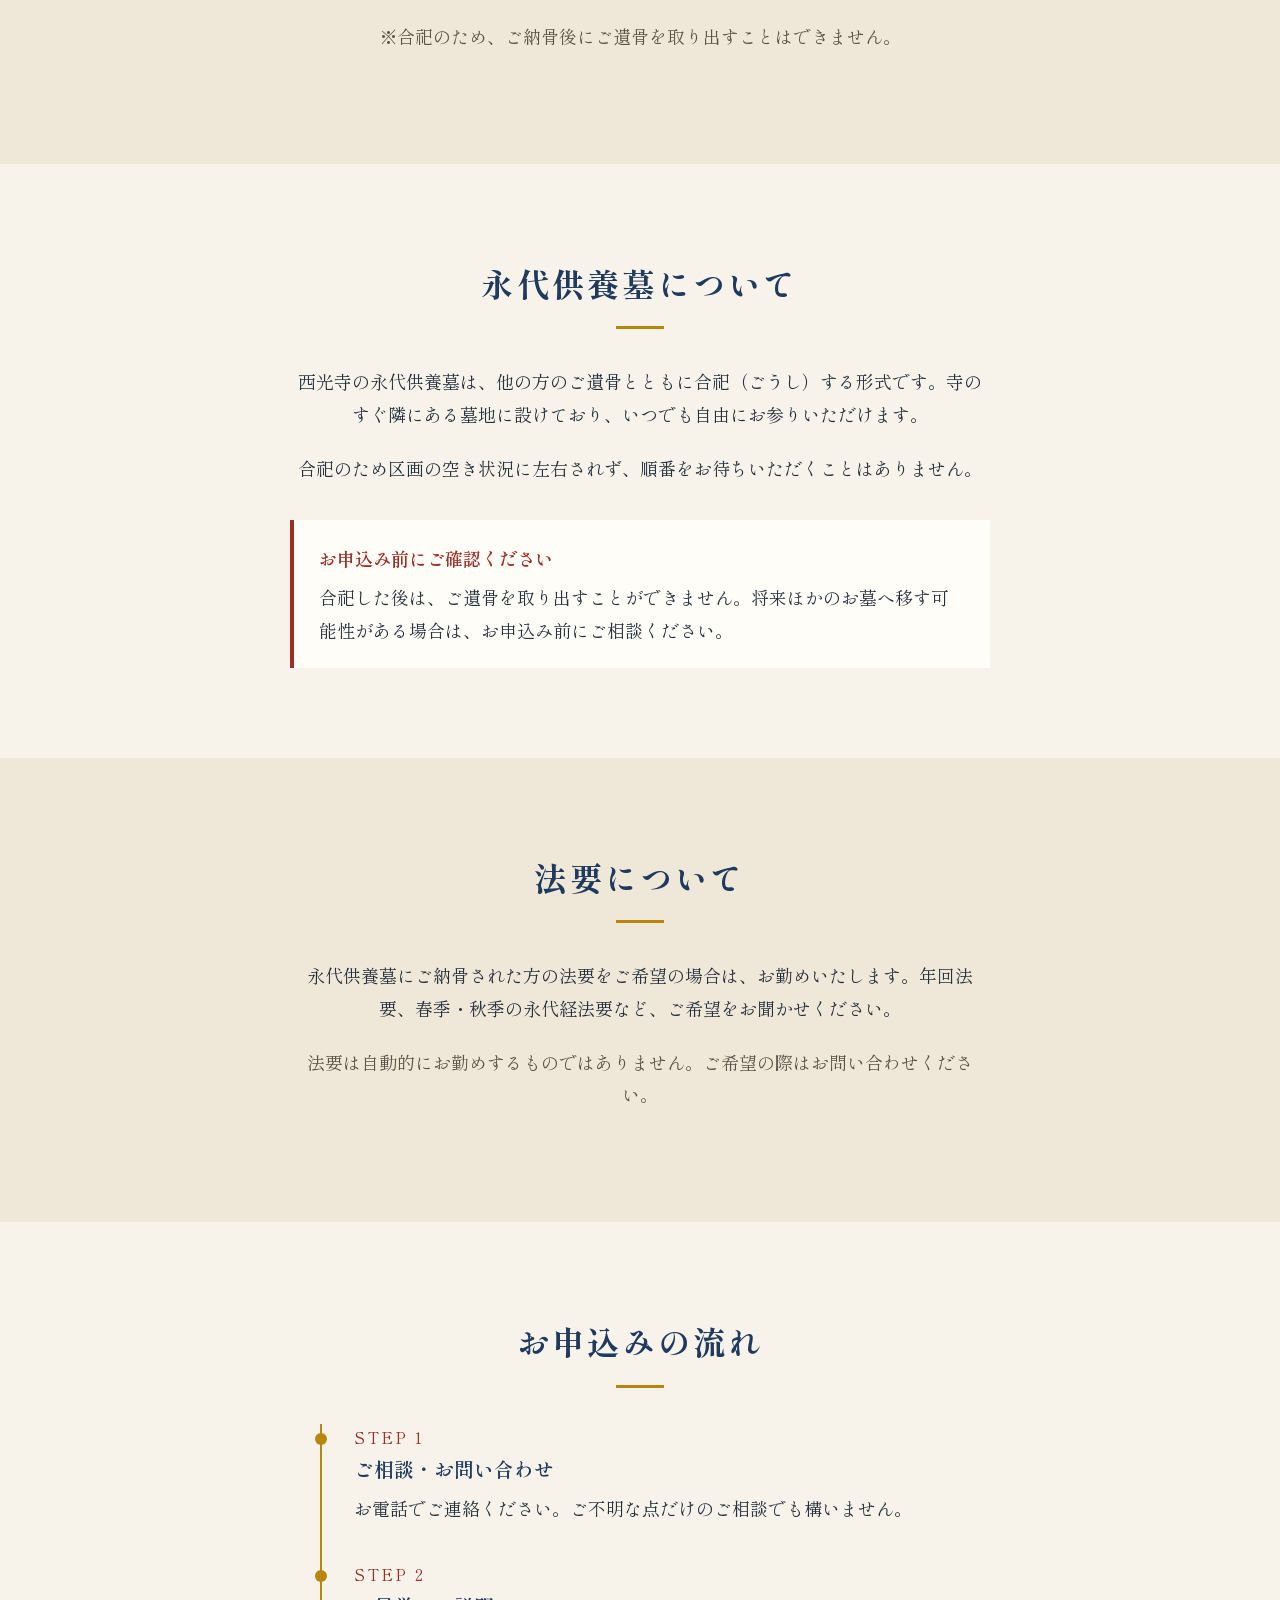
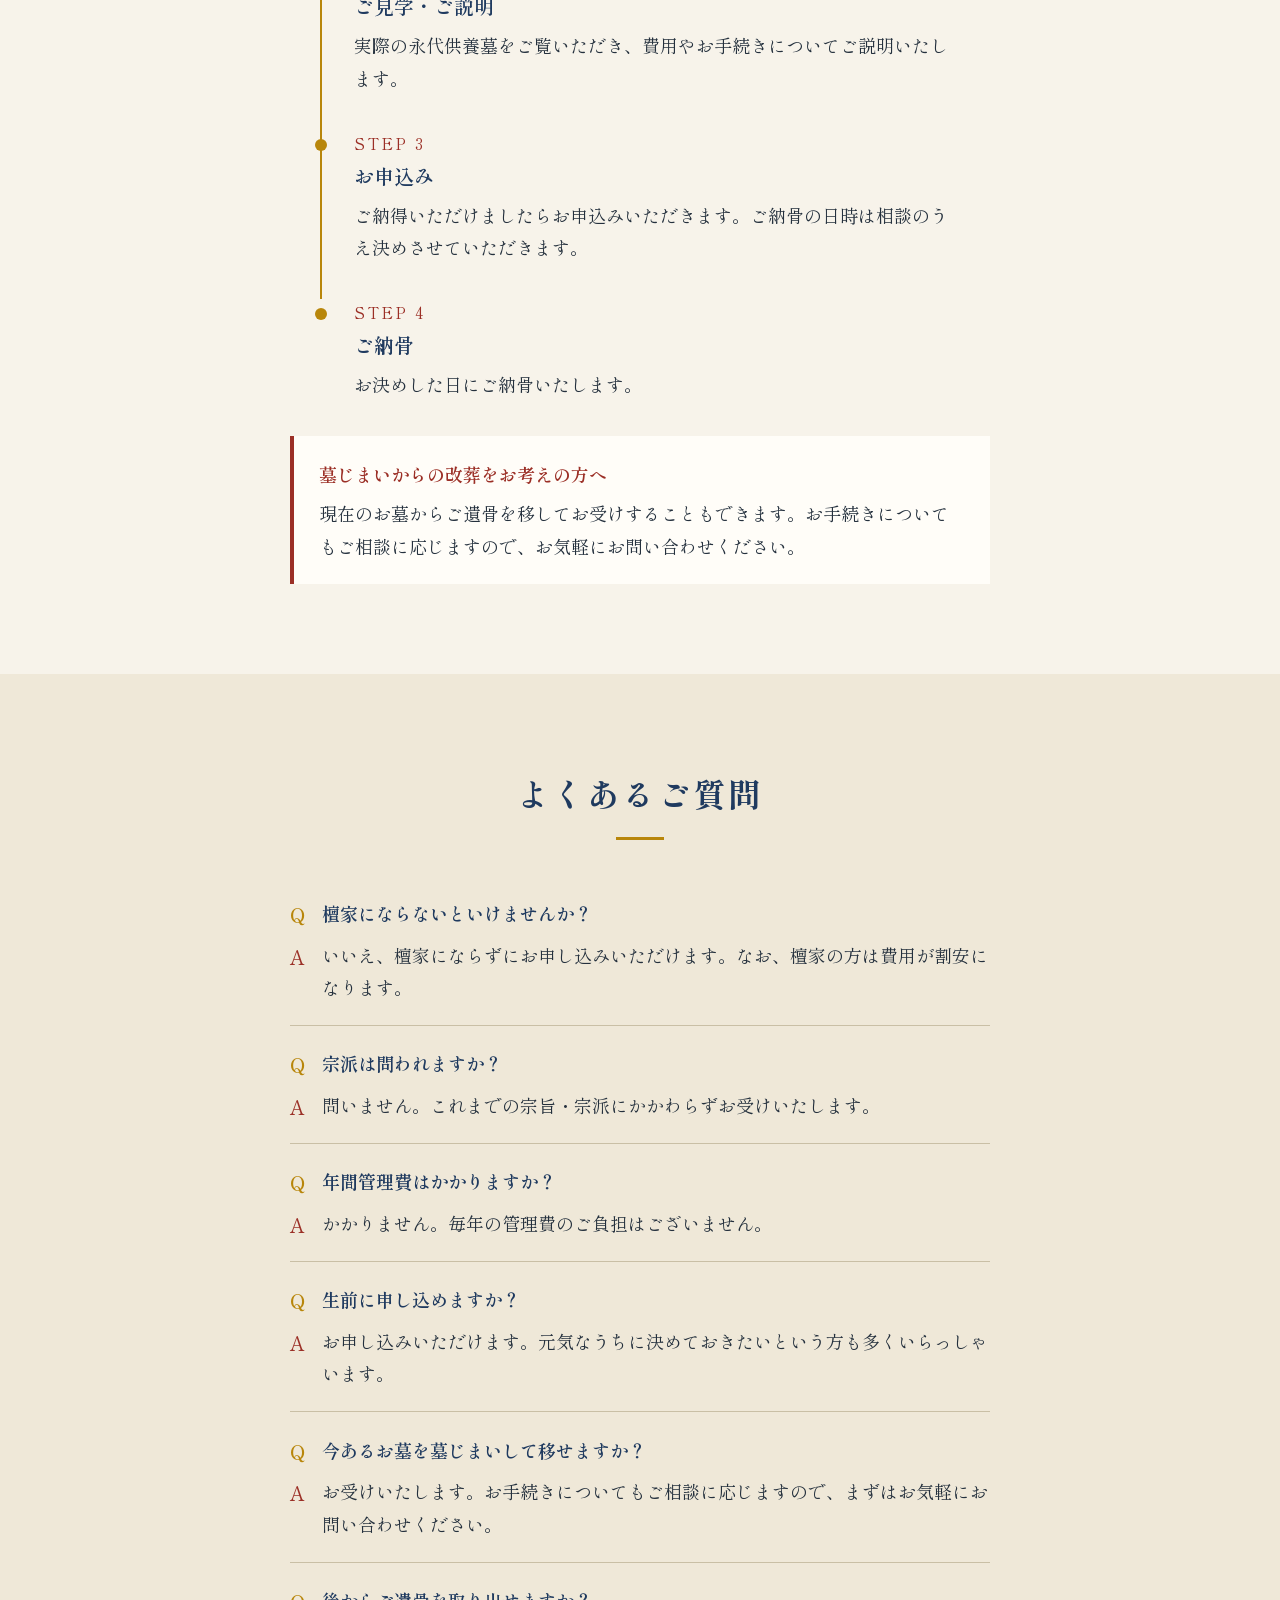
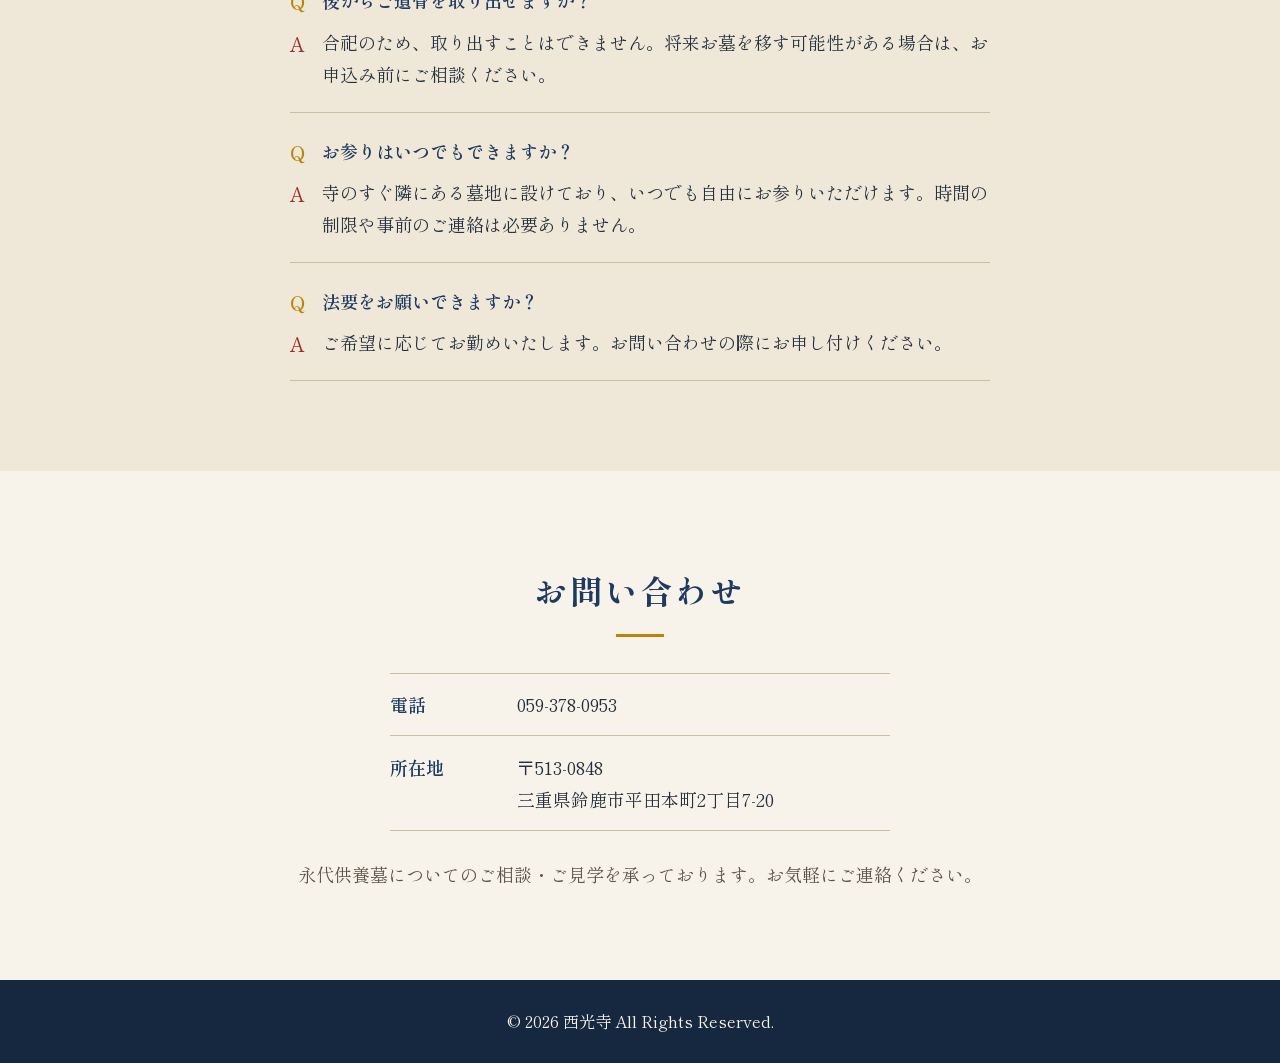
==== commit 6217d412: "content: add temple photos and open the 永代供養墓 page with 倶會一處 - 住職の顔写真を掲載し、継承年（平成二十九年・第十六世）を追記 - 本堂内部" ====
--- a/eitaikuyo.html
+++ b/eitaikuyo.html
@@ -12,14 +12,12 @@
      内容が固まって本格的に公開したくなったら、下の1行を削除してください。
      （index.html にも同じ行がありますので、両方消してください） -->
 <meta name="robots" content="noindex">
-<!-- ※公開先のURLが決まったら、下の og:url と og:image の
-     https://example.com を実際のドメインに書き換えてください -->
 <meta property="og:type" content="article">
 <meta property="og:site_name" content="真宗高田派 西光寺">
 <meta property="og:title" content="永代供養墓のご案内｜真宗高田派 西光寺（三重県鈴鹿市）">
 <meta property="og:description" content="年間管理費なし、檀家にならなくてもお申し込みいただけます。宗派不問。生前申込・墓じまいからの改葬も承ります。基本料金15万円から。">
-<meta property="og:url" content="https://example.com/eitaikuyo.html">
-<meta property="og:image" content="https://example.com/images/shourou-hero.jpg">
+<meta property="og:url" content="https://saikojimakitayama.github.io/saikoji/eitaikuyo.html">
+<meta property="og:image" content="https://saikojimakitayama.github.io/saikoji/images/shourou-hero.jpg">
 <meta name="twitter:card" content="summary_large_image">
 <link rel="preconnect" href="https://fonts.googleapis.com">
 <link rel="preconnect" href="https://fonts.gstatic.com" crossorigin>
@@ -55,7 +53,22 @@
     </div>
   </section>
 
-  <section class="section">
+  <section class="section kue-section">
+    <div class="section-inner">
+      <img src="images/eitaikuyo.jpg" alt="西光寺の合祀供養塔。「倶會一處」と刻まれた石碑の両脇に花が供えられている" class="grave-photo" width="1280" height="864" loading="lazy">
+      <!-- ※この一節は教義に関わります。住職にご確認のうえ、必要に応じて書き換えてください -->
+      <p class="kue-word" lang="ja">倶會一處</p>
+      <p class="kue-read">く え いっ しょ</p>
+      <p class="about-text">
+        三重県鈴鹿市の西光寺には、「倶會一處（くえいっしょ）」と刻まれた供養塔がございます。『仏説阿弥陀経』に説かれる言葉で、浄土に生まれた方々が、ともに同じ処で会うことをあらわしています。
+      </p>
+      <p class="about-text">
+        西光寺の永代供養墓は、ほかの方々とともにお納めする合祀の形です。台座には「西光寺　合祀供養塔」と刻んでおります。ひとりで眠るのではなく、ともにあること——それがこのお墓の姿です。
+      </p>
+    </div>
+  </section>
+
+  <section class="section section-alt">
     <div class="section-inner">
       <ul class="assurance-list">
         <li class="assurance-item">
@@ -74,7 +87,7 @@
     </div>
   </section>
 
-  <section class="section section-alt">
+  <section class="section">
     <div class="section-inner">
       <h2 class="section-title">こんな方へ</h2>
       <ul class="need-list">
@@ -87,7 +100,7 @@
     </div>
   </section>
 
-  <section id="price" class="section">
+  <section id="price" class="section section-alt">
     <div class="section-inner">
       <!-- ※基本料金に含まれるもの（刻字料・ご納骨時の費用など）について、住職にご確認のうえ必要に応じて追記してください -->
       <h2 class="section-title">費用</h2>
@@ -121,7 +134,7 @@
     </div>
   </section>
 
-  <section class="section section-alt">
+  <section class="section">
     <div class="section-inner">
       <h2 class="section-title">永代供養墓について</h2>
       <p class="about-text">
@@ -134,15 +147,10 @@
         <p class="notice-title">お申込み前にご確認ください</p>
         <p>合祀した後は、ご遺骨を取り出すことができません。将来ほかのお墓へ移す可能性がある場合は、お申込み前にご相談ください。</p>
       </div>
-      <div class="grave-photo-placeholder" aria-hidden="true">
-        <p>写真を準備中です</p>
-      </div>
-      <!-- ※永代供養墓の写真が用意できたら、上の <div class="grave-photo-placeholder"> ごと
-           <img src="images/eitaikuyo.jpg" alt="西光寺の永代供養墓" class="grave-photo"> に置き換えてください -->
-    </div>
-  </section>
-
-  <section class="section">
+    </div>
+  </section>
+
+  <section class="section section-alt">
     <div class="section-inner">
       <h2 class="section-title">法要について</h2>
       <!-- ※法要に関する記述は教義に関わります。住職にご確認のうえ、必要に応じて書き換えてください -->
@@ -155,7 +163,7 @@
     </div>
   </section>
 
-  <section class="section section-alt">
+  <section class="section">
     <div class="section-inner">
       <h2 class="section-title">お申込みの流れ</h2>
       <ol class="flow-list">
@@ -187,7 +195,7 @@
     </div>
   </section>
 
-  <section class="section">
+  <section class="section section-alt">
     <div class="section-inner">
       <h2 class="section-title">よくあるご質問</h2>
       <dl class="faq-list">
@@ -227,7 +235,7 @@
     </div>
   </section>
 
-  <section id="contact" class="section section-alt">
+  <section id="contact" class="section">
     <div class="section-inner">
       <h2 class="section-title">お問い合わせ</h2>
       <dl class="info-list contact-list">
--- a/css/style.css
+++ b/css/style.css
@@ -133,7 +133,9 @@
   position: relative;
   z-index: 1;
   padding: 0 1.5rem;
-  text-shadow: 0 2px 12px rgba(16,26,40,0.75), 0 1px 3px rgba(16,26,40,0.6);
+  /* 背景写真が明るい青空なので、画像全体を暗くするかわりに
+     文字の影を強めて白文字を読みやすくしています */
+  text-shadow: 0 2px 14px rgba(16,26,40,0.85), 0 1px 4px rgba(16,26,40,0.8);
 }
 .hero-kana {
   letter-spacing: 0.3em;
@@ -151,6 +153,11 @@
   font-size: 1.1rem;
   letter-spacing: 0.05em;
 }
+/* スマホは縦長のため、中央のままだと鐘楼だけが写り本堂が切れてしまいます。
+   表示位置を少し左に寄せて、本堂と鐘楼の両方が入るようにしています */
+@media (max-width: 700px) {
+  .hero { background-position: 34% center; }
+}
 
 /* Section base (reused by all content sections) */
 .section {
@@ -204,6 +211,15 @@
   background-color: var(--color-gold);
   margin: 0.6rem auto 1.8rem;
 }
+/* セクション内に置く横長の写真（本堂など） */
+.section-photo {
+  display: block;
+  width: 100%;
+  max-width: 700px;
+  height: auto;
+  margin: 2rem auto;
+  border: 1px solid #c9bfa5;
+}
 /* 由緒・沿革は長めの文章なので、中央揃えではなく左揃えにして読みやすくします */
 .history-block {
   max-width: 700px;
@@ -250,13 +266,12 @@
   align-items: center;
   justify-content: center;
 }
-.priest-photo-placeholder {
-  width: 160px;
-  height: 160px;
-  border-radius: 50%;
-  background: radial-gradient(circle at 30% 30%, #d8cdb0, #b8ab86);
+.priest-photo {
+  width: 220px;
+  height: auto;
+  flex-shrink: 0;
   border: 3px solid var(--color-gold);
-  flex-shrink: 0;
+  border-radius: 4px;
 }
 .priest-info {
   max-width: 480px;
@@ -418,17 +433,32 @@
   font-weight: 400;
 }
 
-.grave-photo-placeholder {
-  max-width: 560px;
-  margin: 2rem auto 0;
-  aspect-ratio: 4 / 3;
-  display: flex;
-  align-items: center;
-  justify-content: center;
-  background: repeating-linear-gradient(45deg, #e6dcc4, #e6dcc4 12px, #ded3c8 12px, #ded3c8 24px);
-  border: 1px solid #c9bfa5;
+/* 「倶會一處」— 石碑に刻まれた一節をページ冒頭で見せる */
+.kue-word {
+  text-align: center;
+  font-size: clamp(2rem, 7vw, 3rem);
+  font-weight: 800;
+  color: var(--color-indigo);
+  letter-spacing: 0.25em;
+  text-indent: 0.25em;
+  line-height: 1.4;
+  margin-top: 2.5rem;
+}
+.kue-read {
+  text-align: center;
+  font-size: 1rem;
   color: #5a5347;
-  font-size: 1rem;
+  letter-spacing: 0.3em;
+  text-indent: 0.3em;
+  margin-bottom: 2rem;
+}
+.kue-read::after {
+  content: "";
+  display: block;
+  width: 48px;
+  height: 3px;
+  background-color: var(--color-gold);
+  margin: 1.2rem auto 0;
 }
 
 .notice-box {
@@ -550,6 +580,10 @@
 }
 
 .grave-photo {
+  display: block;
+  width: 100%;
   max-width: 560px;
-  margin: 2rem auto 0;
-}
+  height: auto;
+  margin: 0 auto;
+  border: 1px solid #c9bfa5;
+}
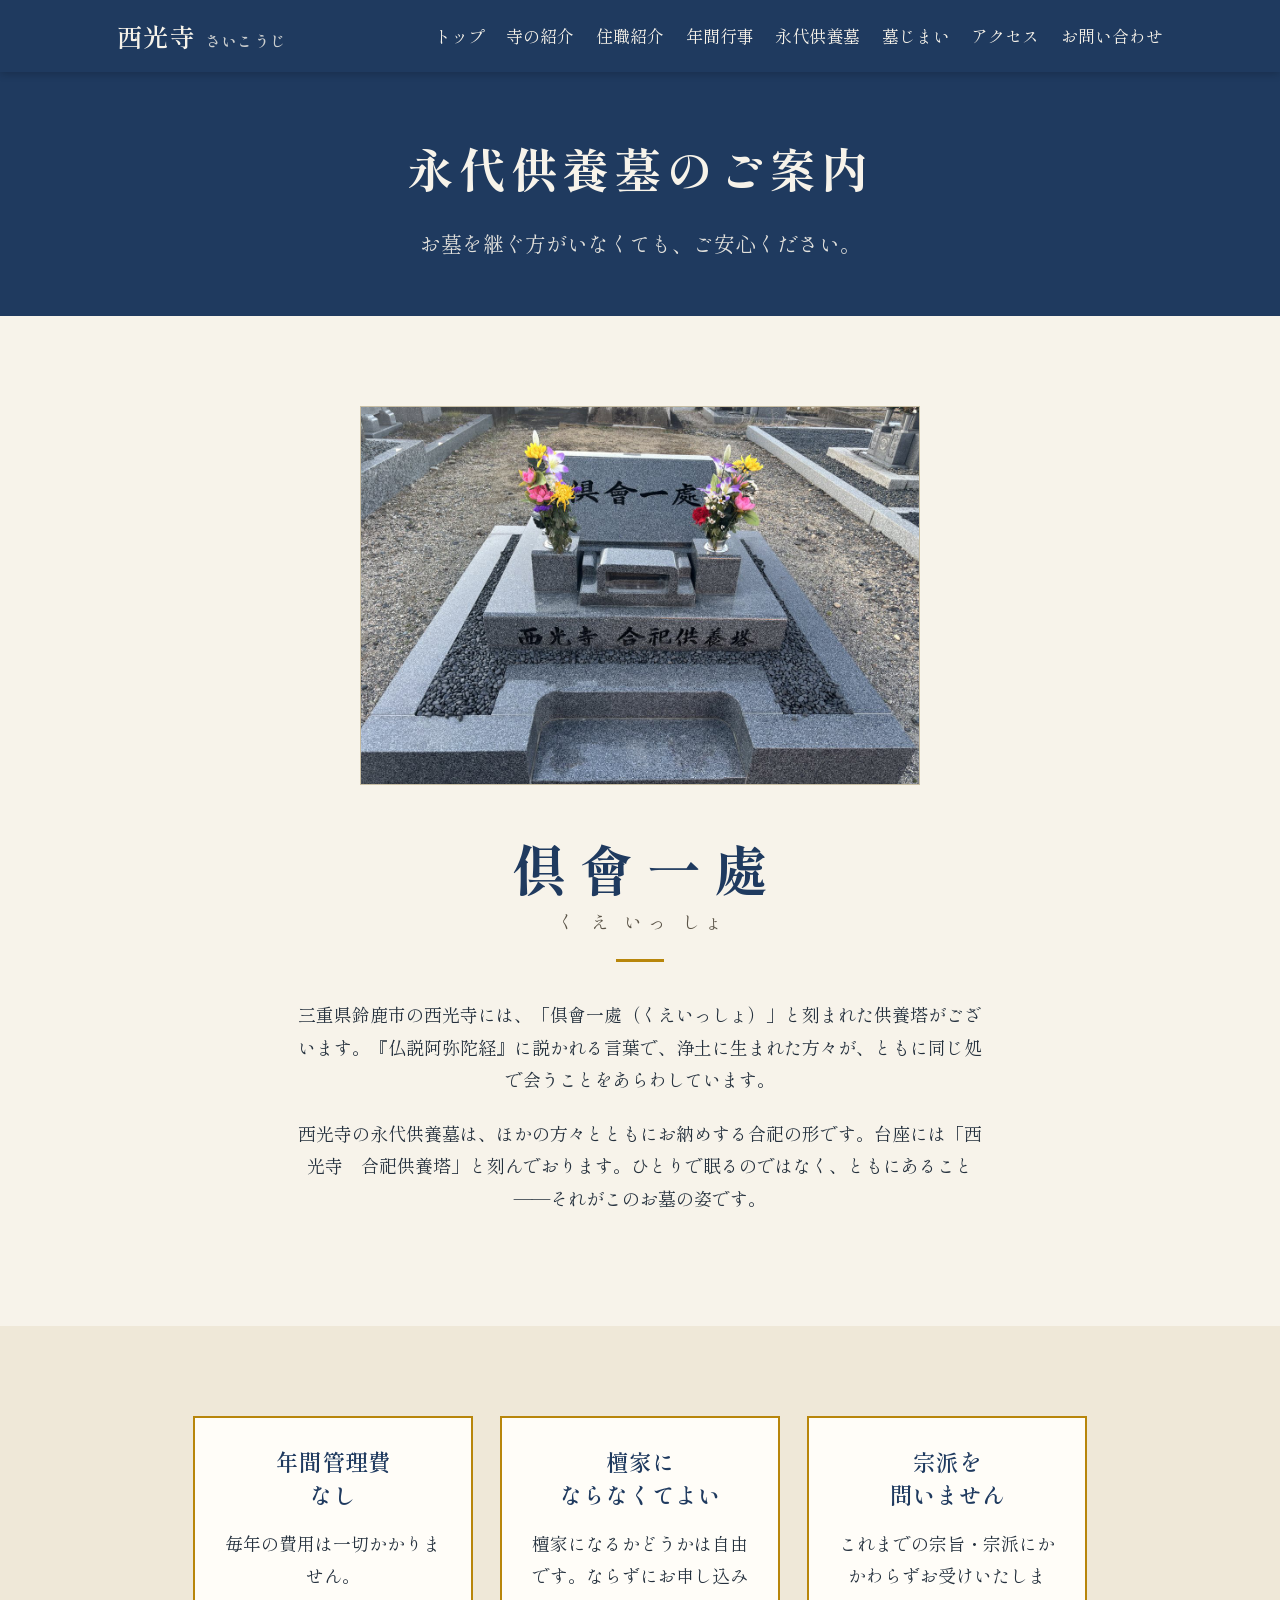
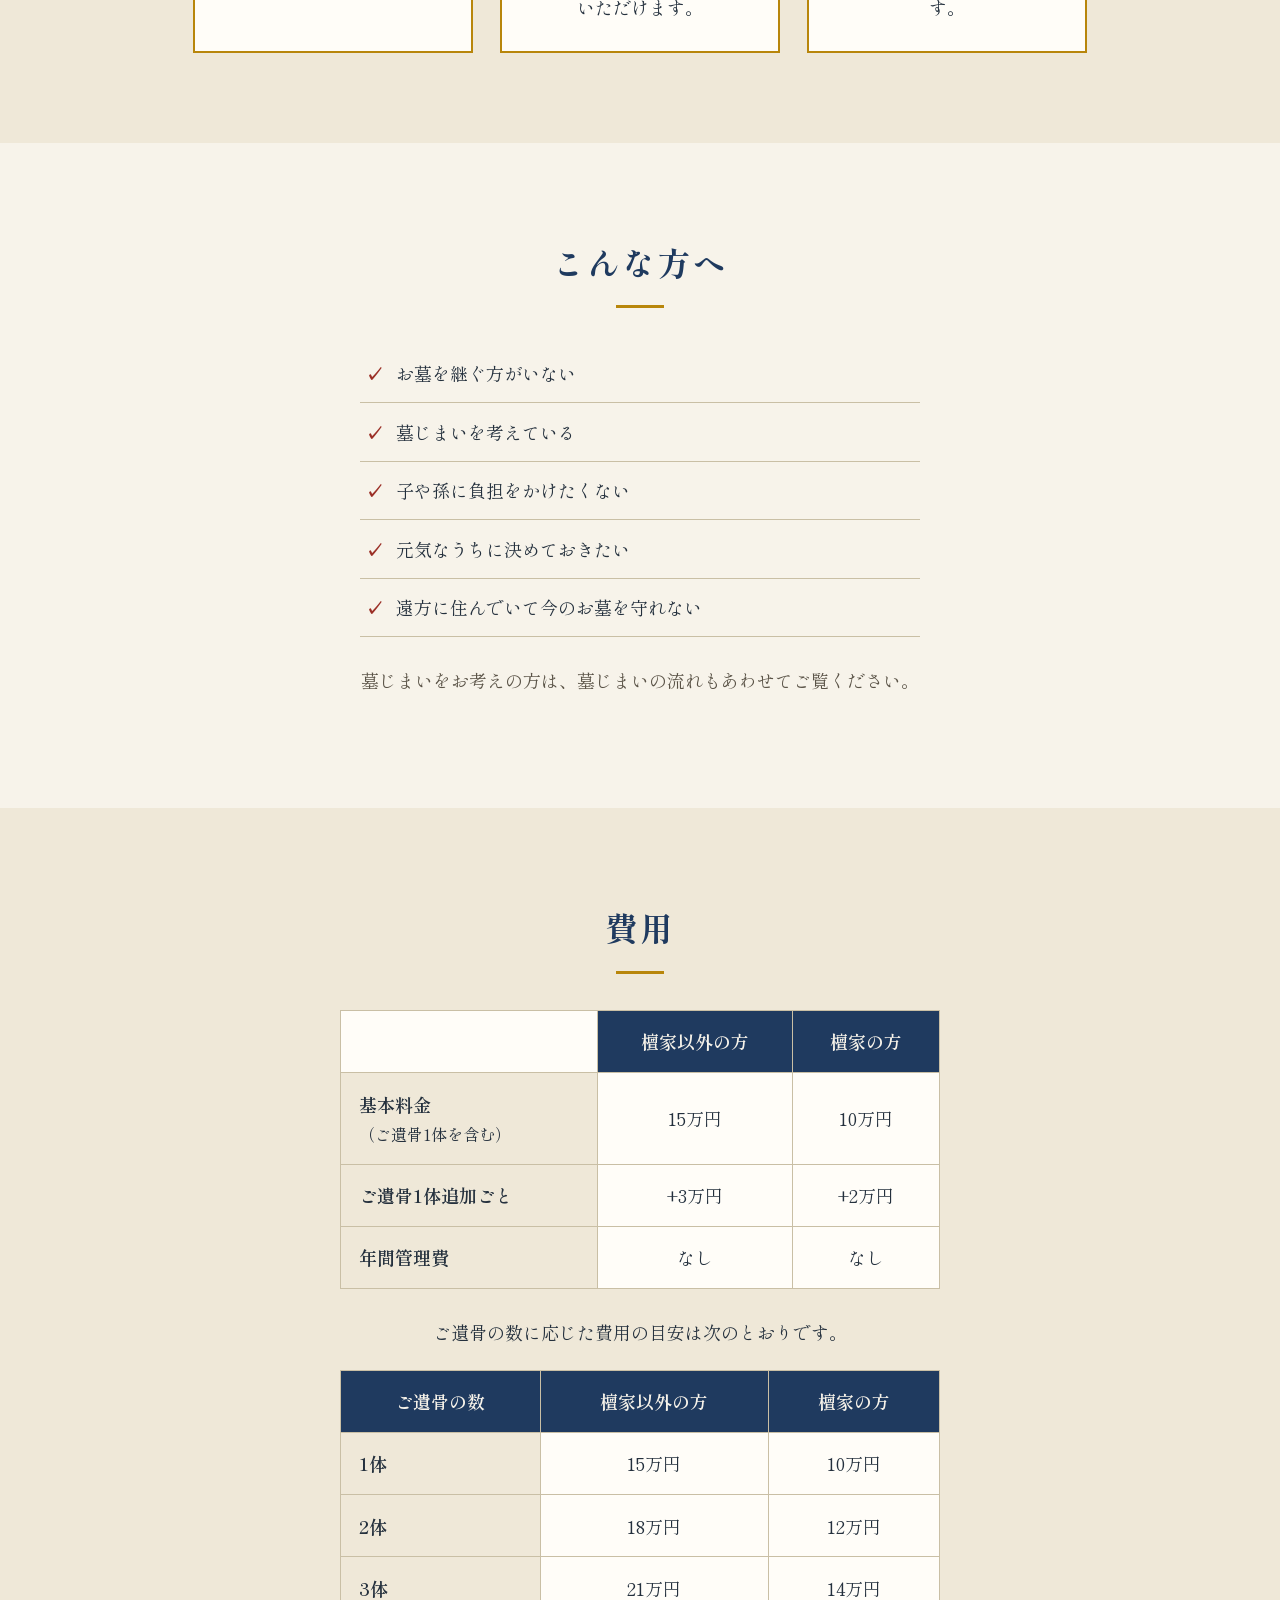
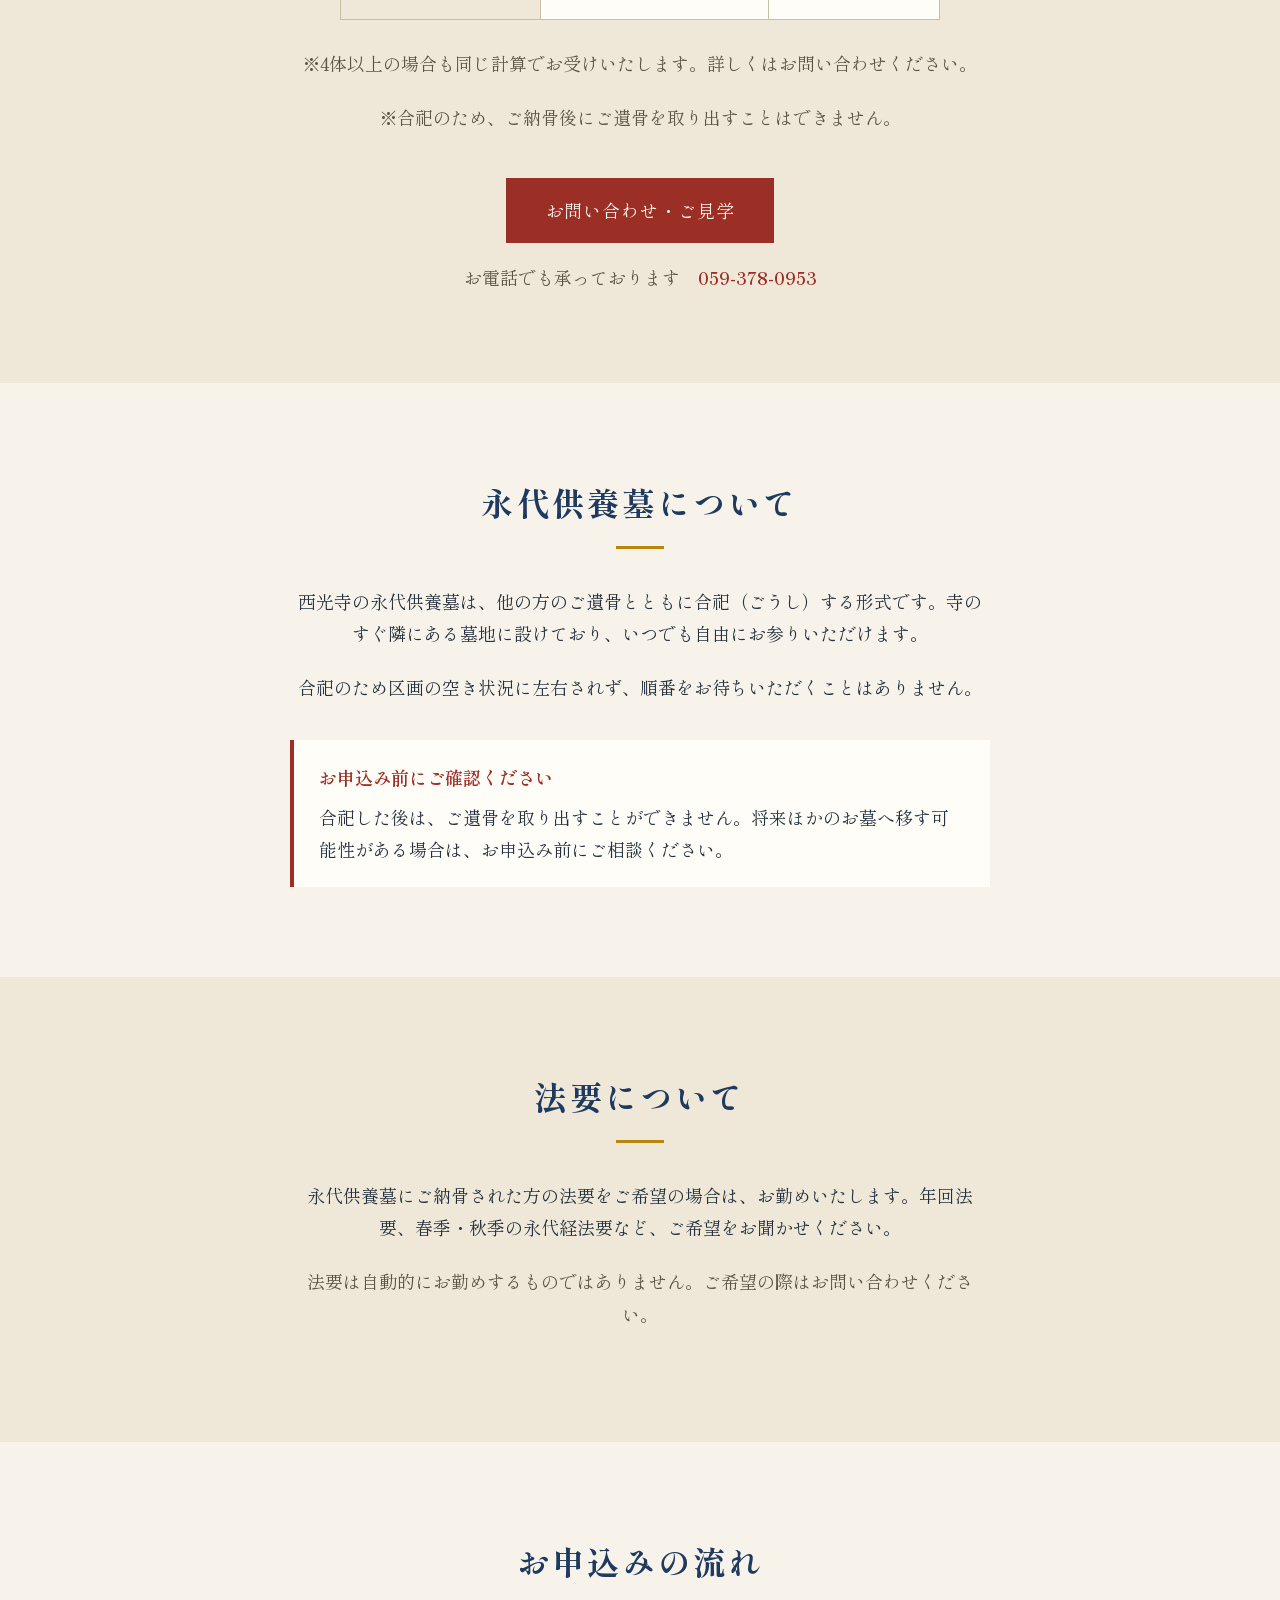
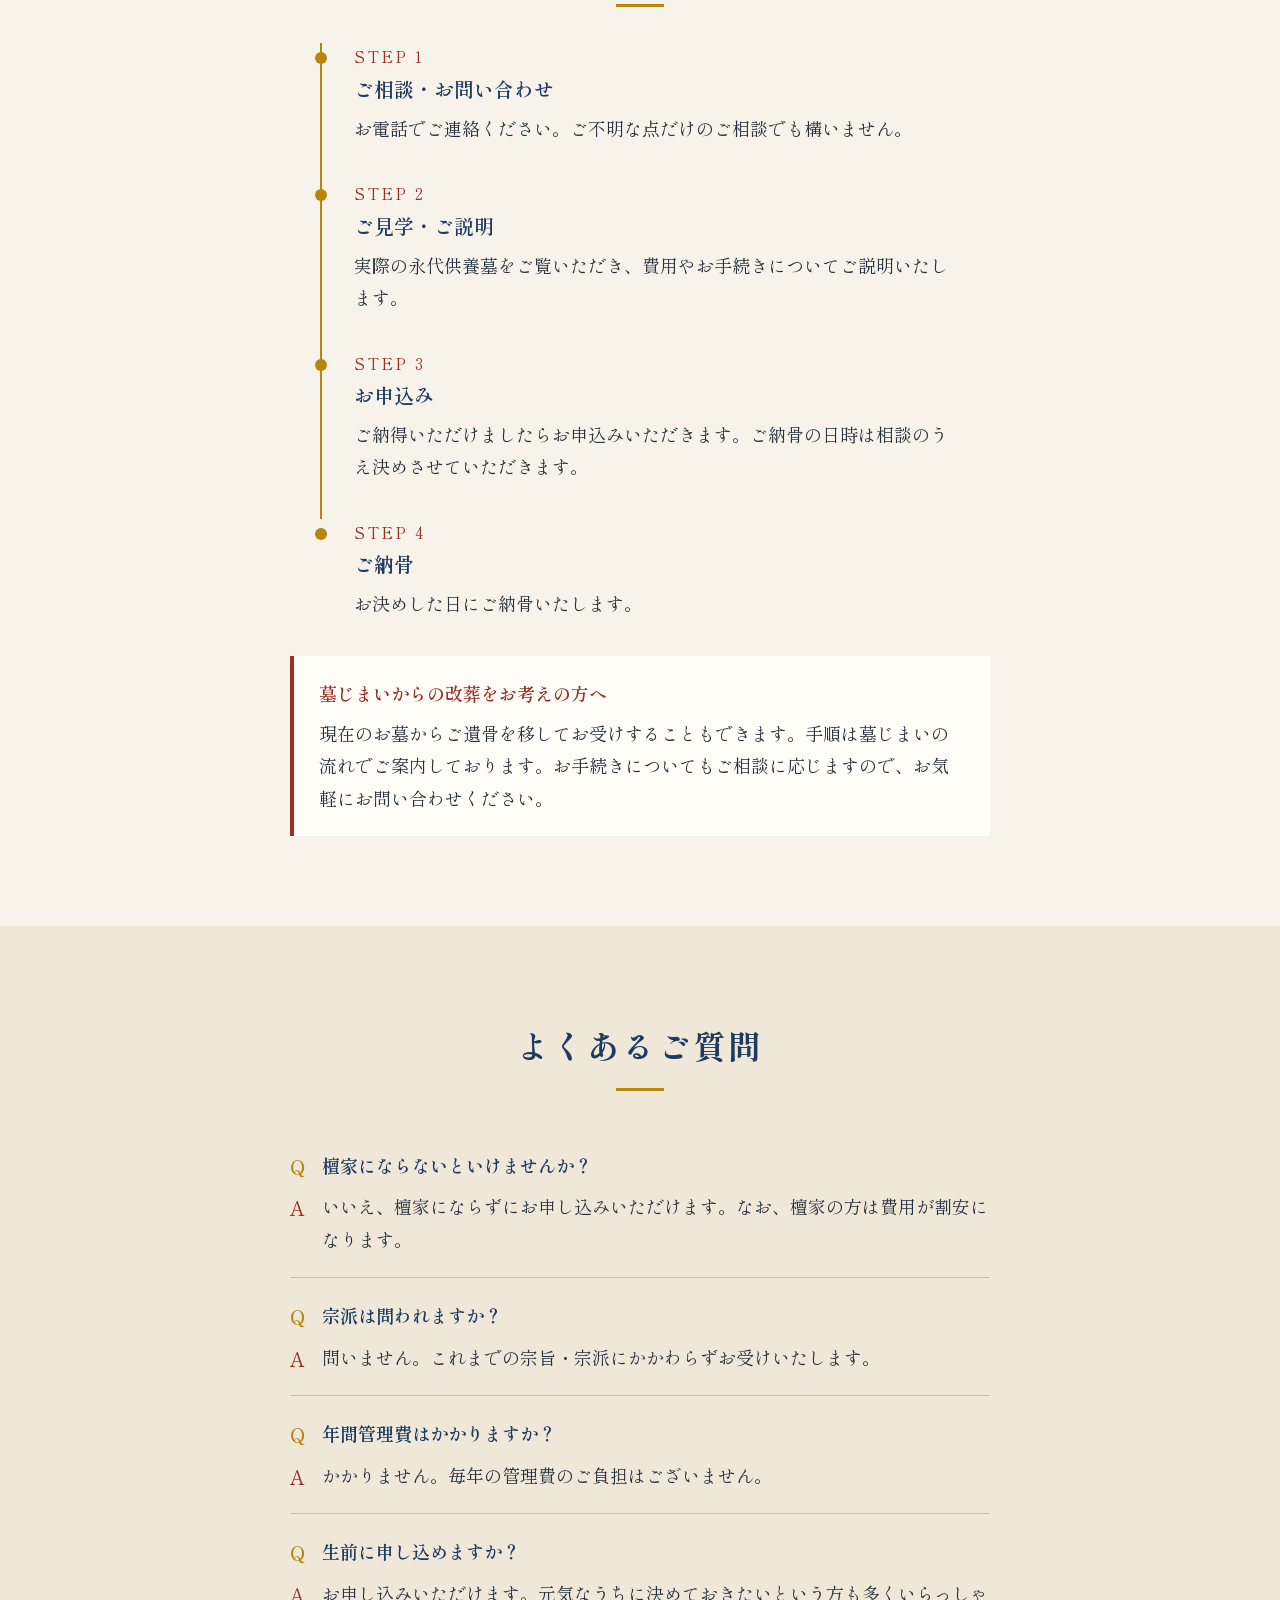
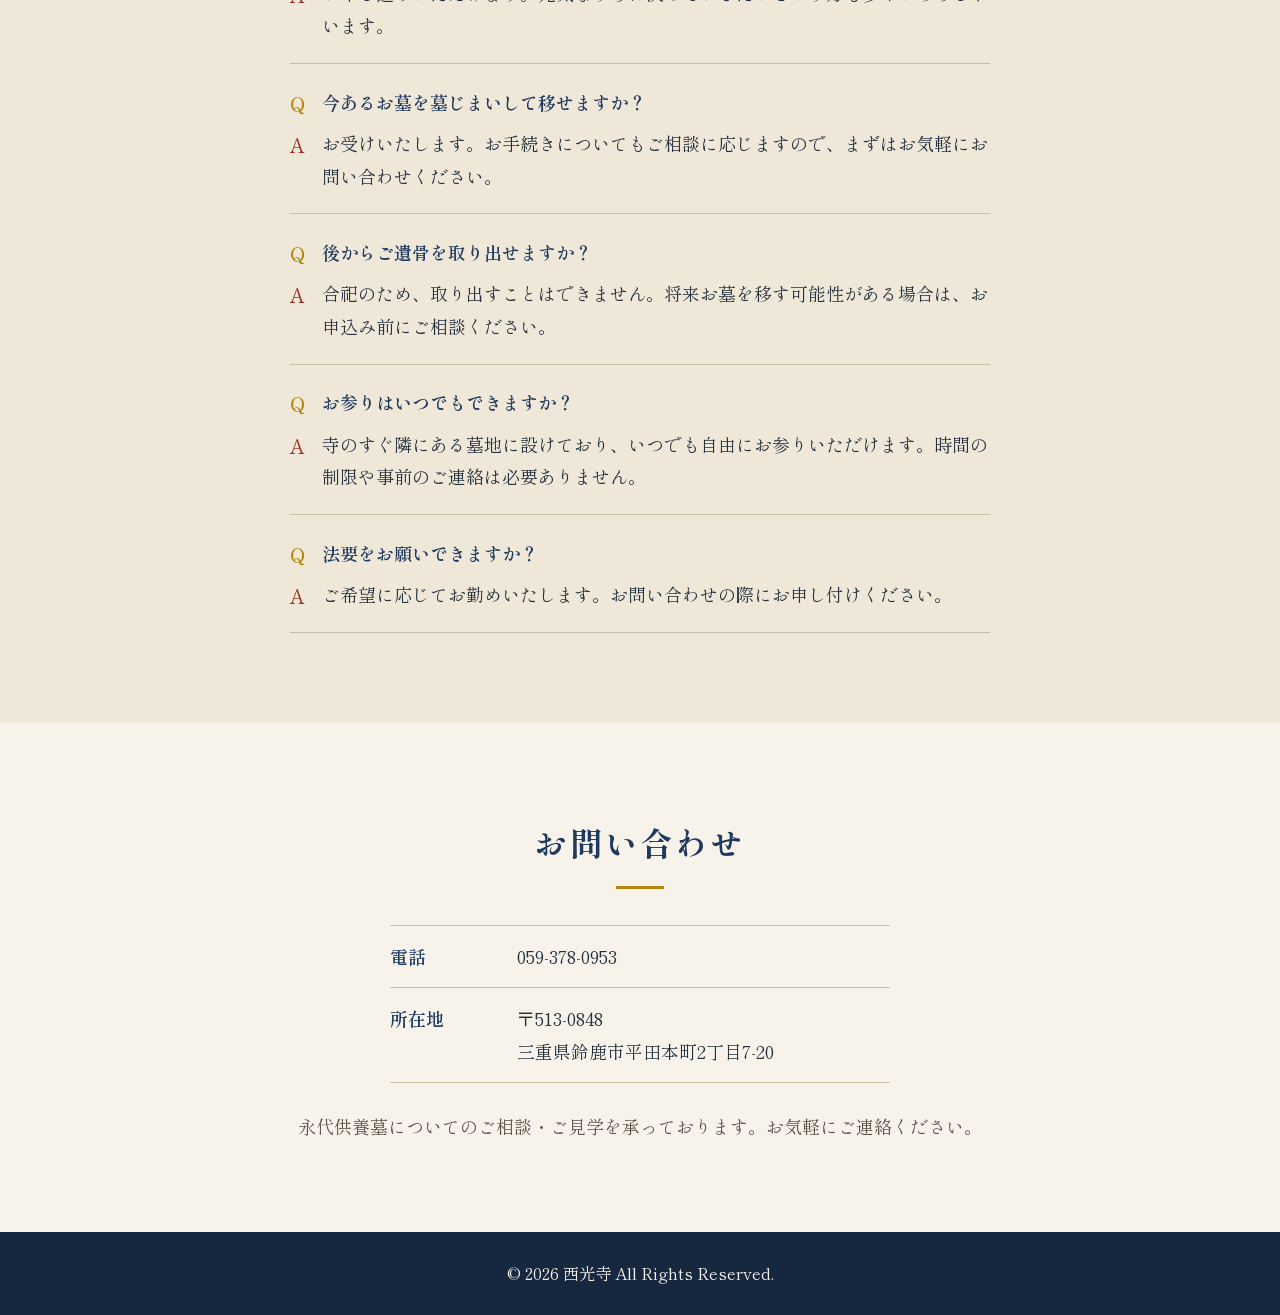
==== commit ba820f6a: "feat: add 墓じまい guide page, nav entry, mid-page CTA, and two how-to docs - hakajimai.html を新規作成（手続きの流" ====
--- a/eitaikuyo.html
+++ b/eitaikuyo.html
@@ -38,6 +38,7 @@
         <li><a href="index.html#priest" class="nav-link">住職紹介</a></li>
         <li><a href="index.html#events" class="nav-link">年間行事</a></li>
         <li><a href="eitaikuyo.html" class="nav-link" aria-current="page">永代供養墓</a></li>
+        <li><a href="hakajimai.html" class="nav-link">墓じまい</a></li>
         <li><a href="index.html#access" class="nav-link">アクセス</a></li>
         <li><a href="#contact" class="nav-link">お問い合わせ</a></li>
       </ul>
@@ -97,6 +98,7 @@
         <li class="need-item">元気なうちに決めておきたい</li>
         <li class="need-item">遠方に住んでいて今のお墓を守れない</li>
       </ul>
+      <p class="about-text about-note need-note">墓じまいをお考えの方は、<a href="hakajimai.html">墓じまいの流れ</a>もあわせてご覧ください。</p>
     </div>
   </section>
 
@@ -131,6 +133,8 @@
       </div>
       <p class="about-text about-note">※4体以上の場合も同じ計算でお受けいたします。詳しくはお問い合わせください。</p>
       <p class="about-text about-note">※合祀のため、ご納骨後にご遺骨を取り出すことはできません。</p>
+      <p class="cta-wrap cta-mid"><a href="#contact" class="cta-link">お問い合わせ・ご見学</a></p>
+      <p class="about-note cta-tel">お電話でも承っております　<a href="tel:059-378-0953">059-378-0953</a></p>
     </div>
   </section>
 
@@ -190,7 +194,7 @@
       </ol>
       <div class="notice-box">
         <p class="notice-title">墓じまいからの改葬をお考えの方へ</p>
-        <p>現在のお墓からご遺骨を移してお受けすることもできます。お手続きについてもご相談に応じますので、お気軽にお問い合わせください。</p>
+        <p>現在のお墓からご遺骨を移してお受けすることもできます。手順は<a href="hakajimai.html">墓じまいの流れ</a>でご案内しております。お手続きについてもご相談に応じますので、お気軽にお問い合わせください。</p>
       </div>
     </div>
   </section>
--- a/css/style.css
+++ b/css/style.css
@@ -84,9 +84,9 @@
   border-bottom-color: var(--color-gold);
 }
 
-/* 文字を大きくしたぶん横並びのナビが収まらなくなるため、
-   980px 以下ではハンバーガーメニューに切り替えます。 */
-@media (max-width: 980px) {
+/* 文字が大きく、ナビが8項目あるため横並びでは収まりません。
+   1100px 以下ではハンバーガーメニューに切り替えます。 */
+@media (max-width: 1100px) {
   .nav-toggle { display: flex; }
   .site-nav {
     position: absolute;
@@ -568,8 +568,33 @@
 .cta-link:focus {
   background-color: #7d251e;
 }
+/* 幅の狭い端末ではボタンの左右余白を詰め、文字が1行に収まるようにします */
+@media (max-width: 400px) {
+  .cta-link {
+    padding-left: 1.3rem;
+    padding-right: 1.3rem;
+  }
+}
 .memorial-other {
   margin-top: 2.5rem;
+}
+/* 費用表の直後に置く問い合わせ導線。
+   最下部まで読まなくても連絡先にたどり着けるようにするためのものです */
+.cta-mid {
+  margin-top: 2.5rem;
+}
+.cta-tel {
+  text-align: center;
+  margin-top: 1rem;
+}
+.cta-tel a {
+  color: var(--color-vermillion);
+  font-weight: 600;
+  /* 電話番号が途中で改行されると読み違えのもとになるため折り返しを禁止します */
+  white-space: nowrap;
+}
+.need-note {
+  margin-top: 1.5rem;
 }
 
 @media (max-width: 860px) {
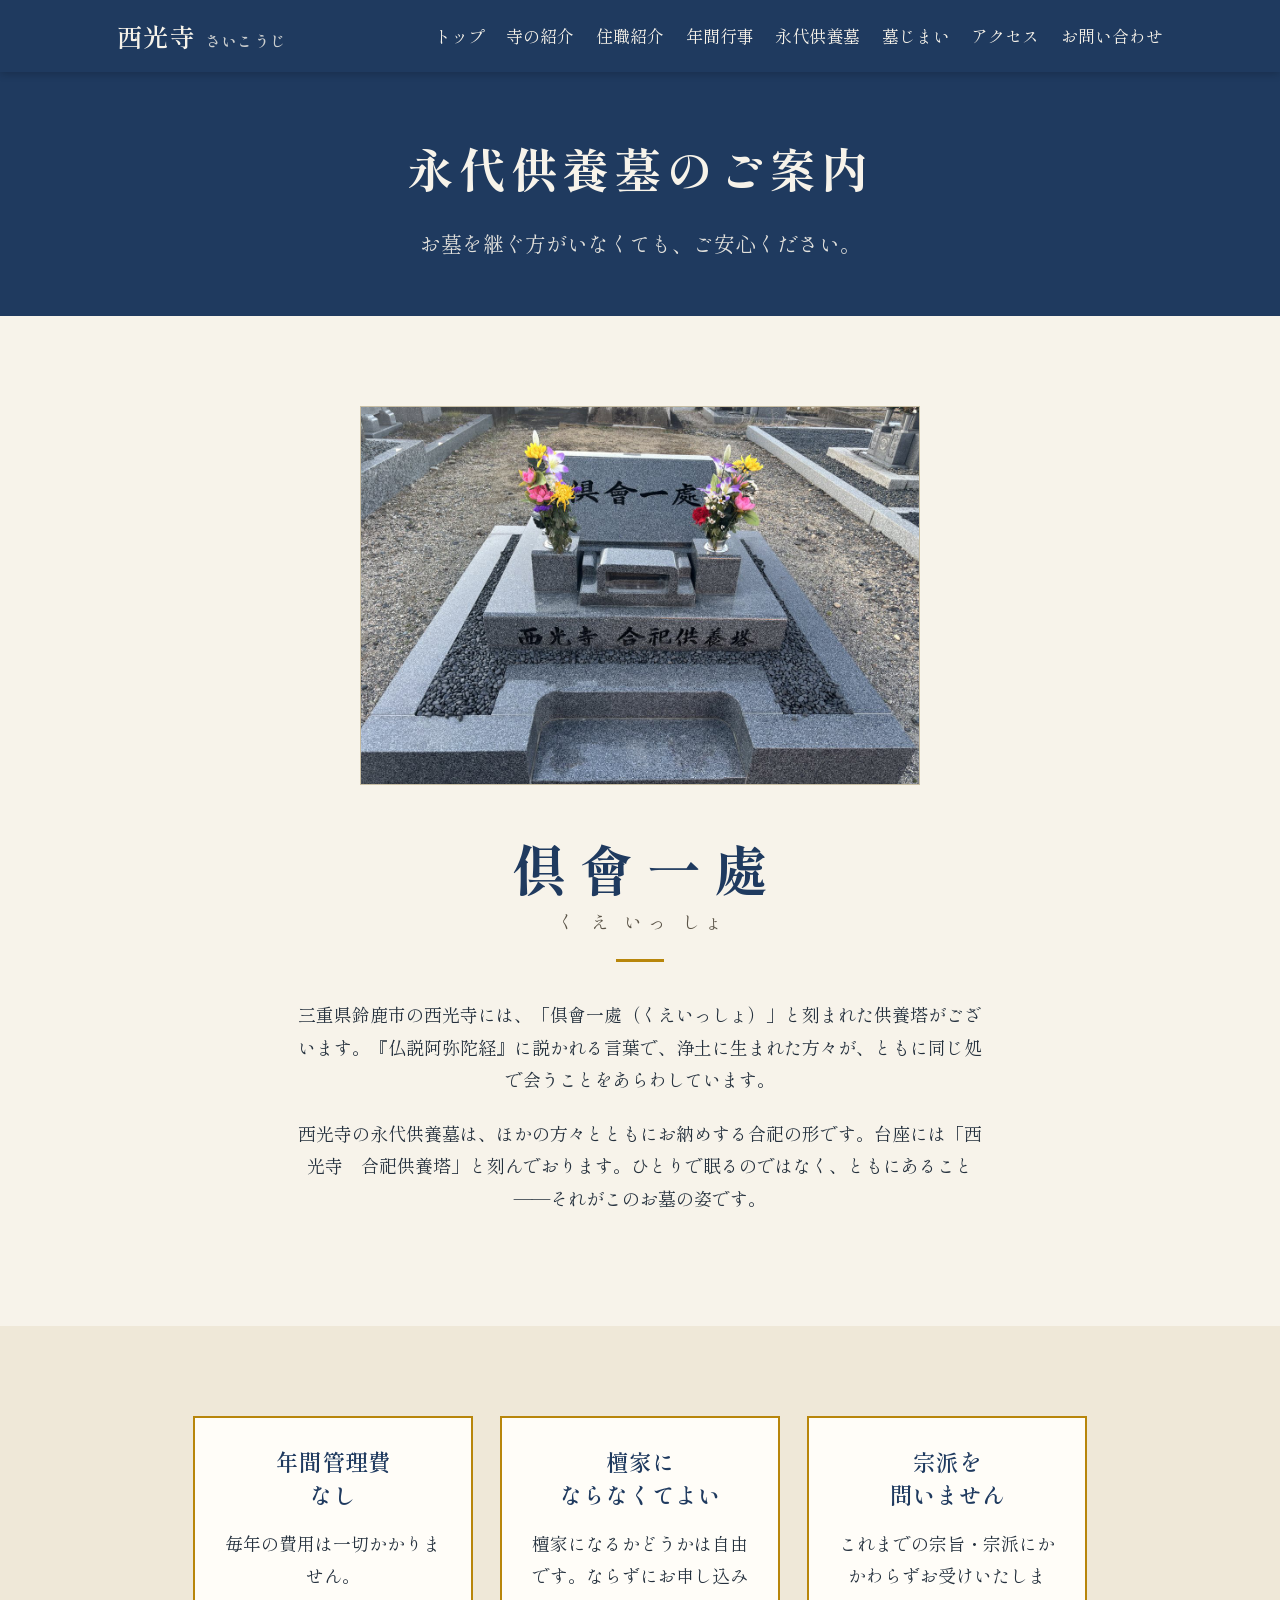
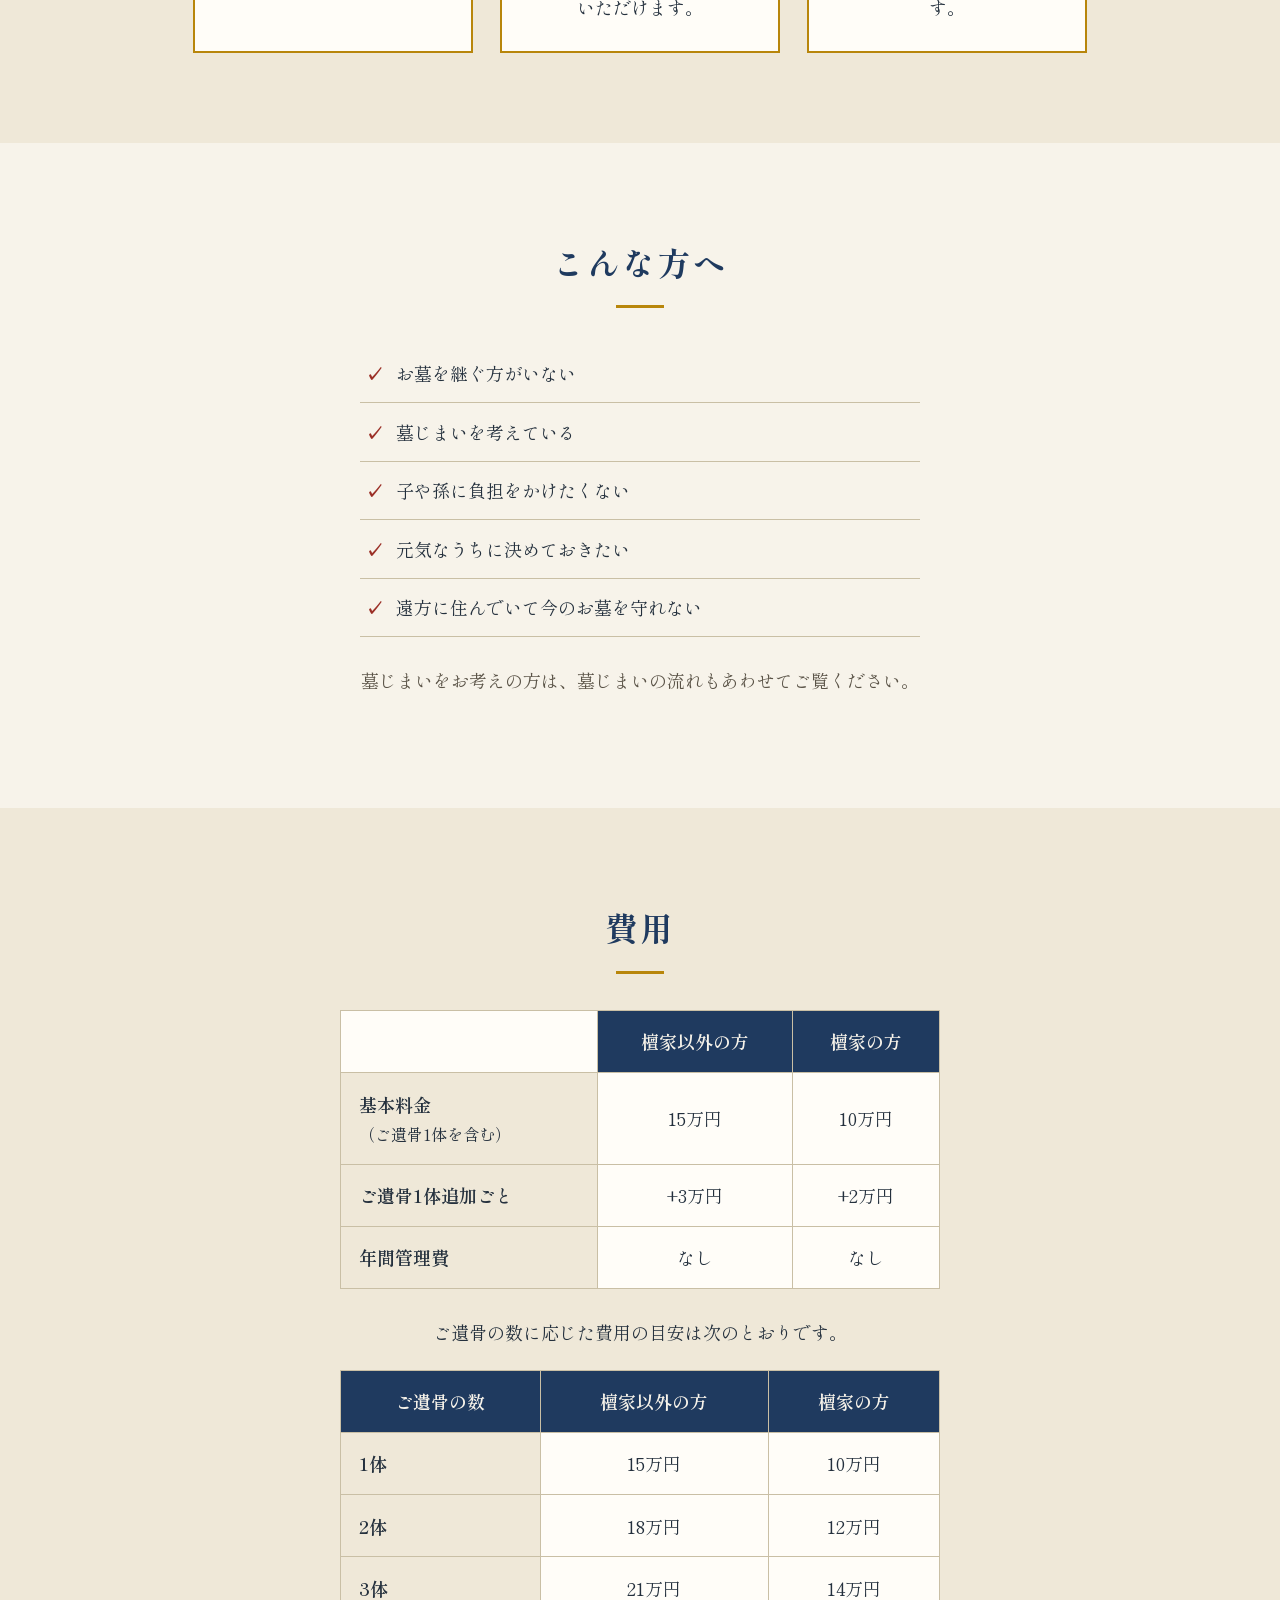
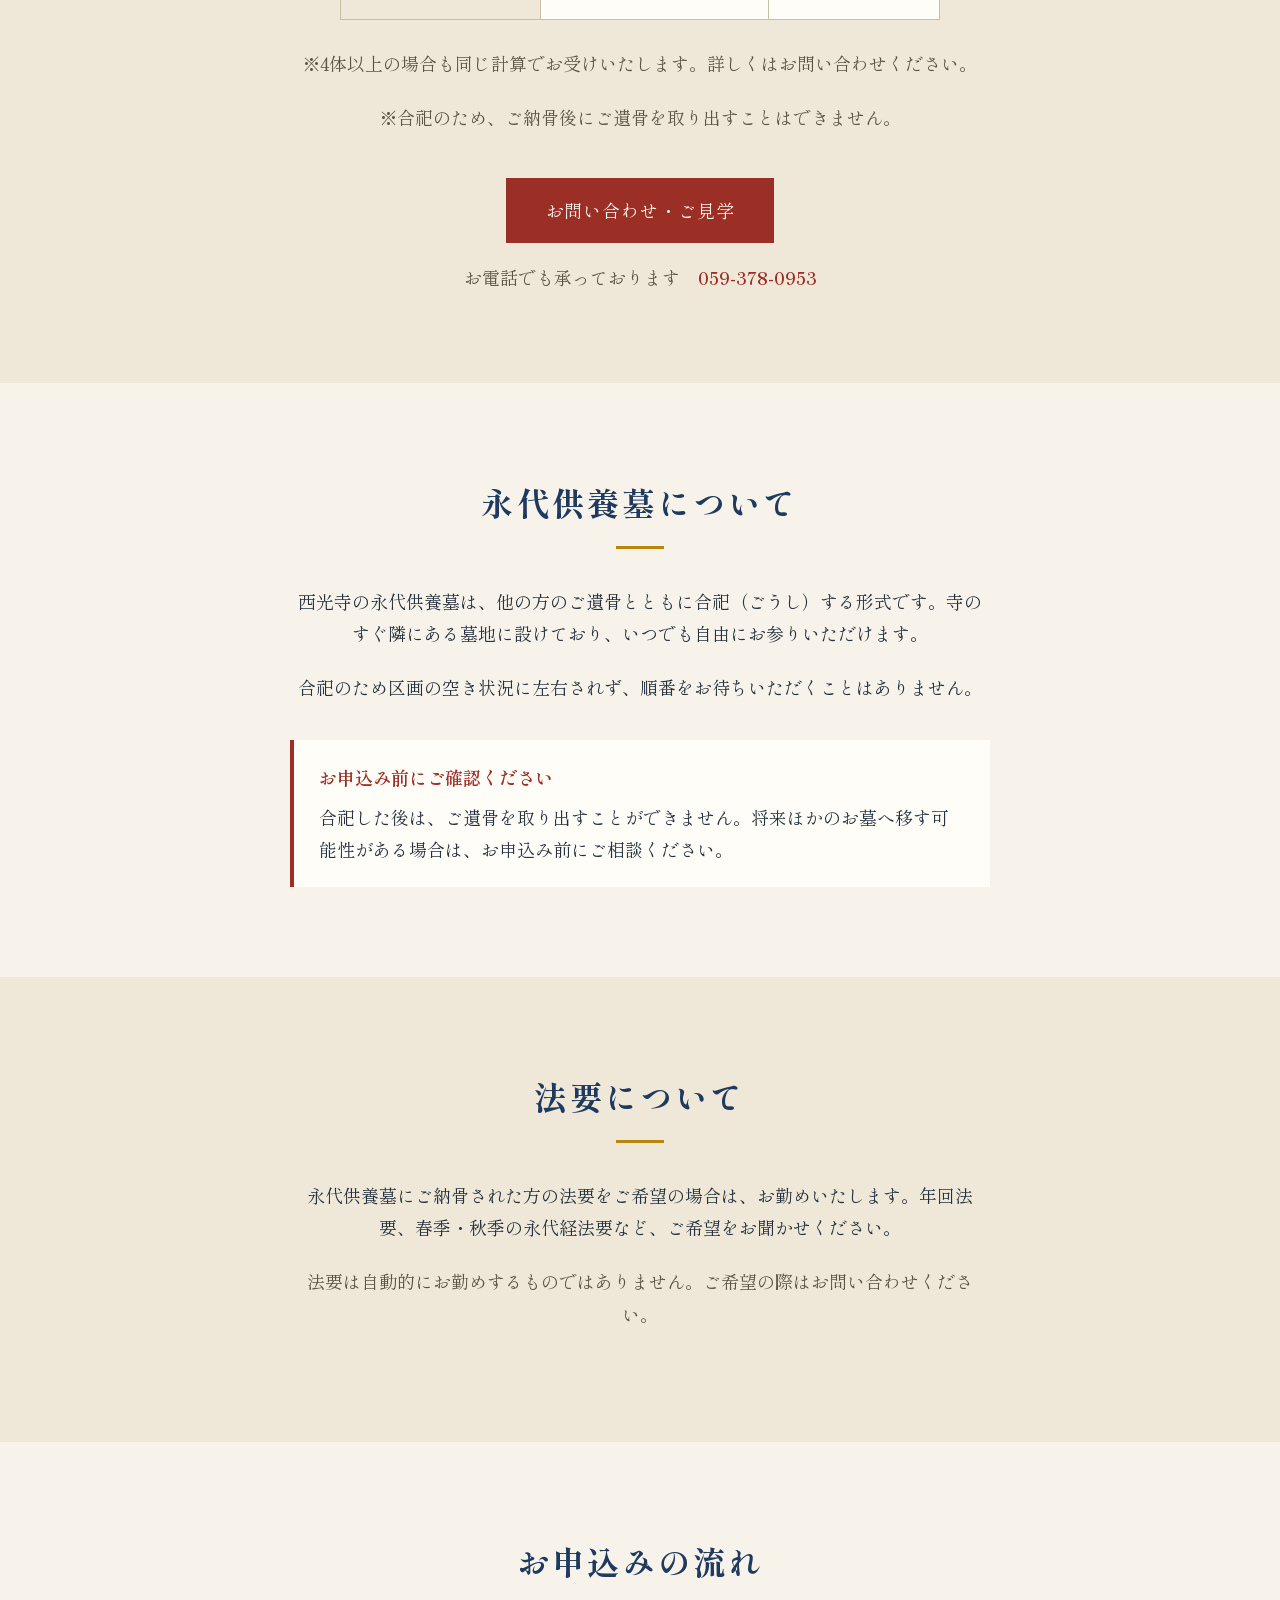
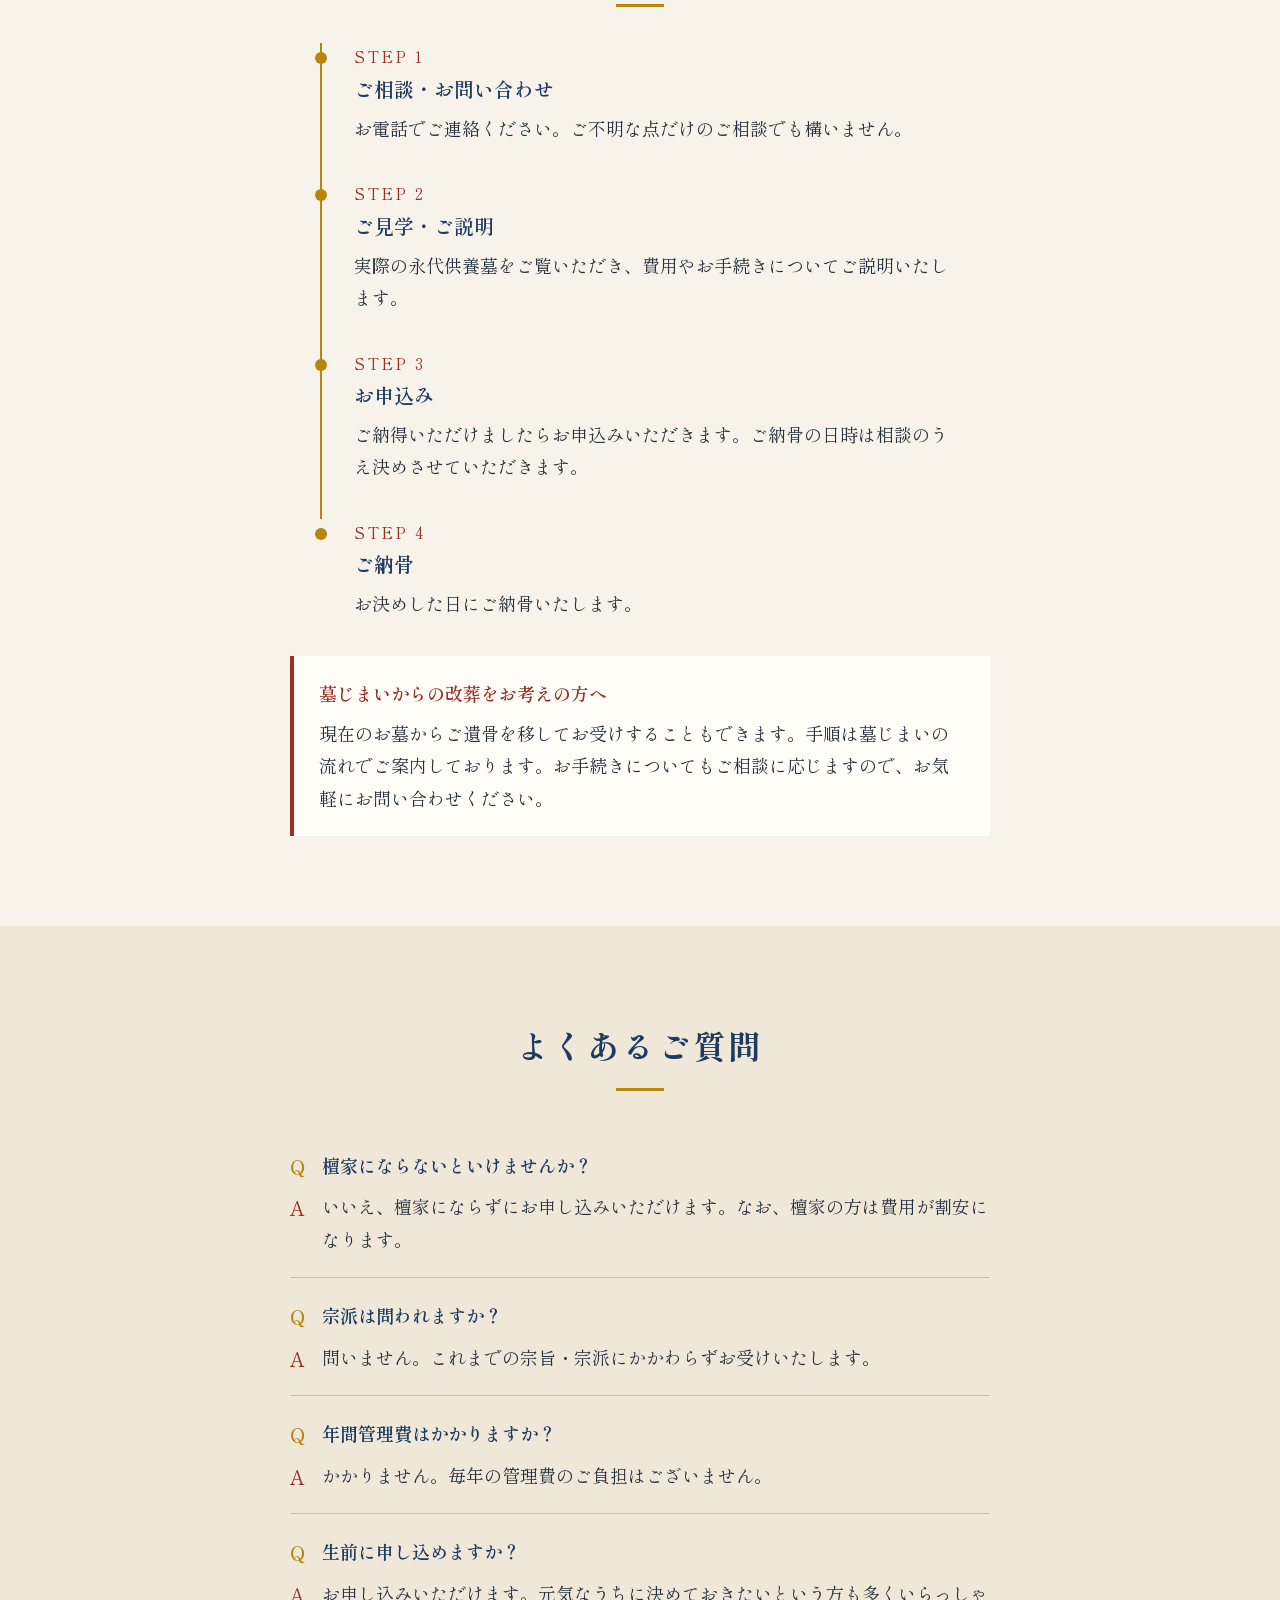
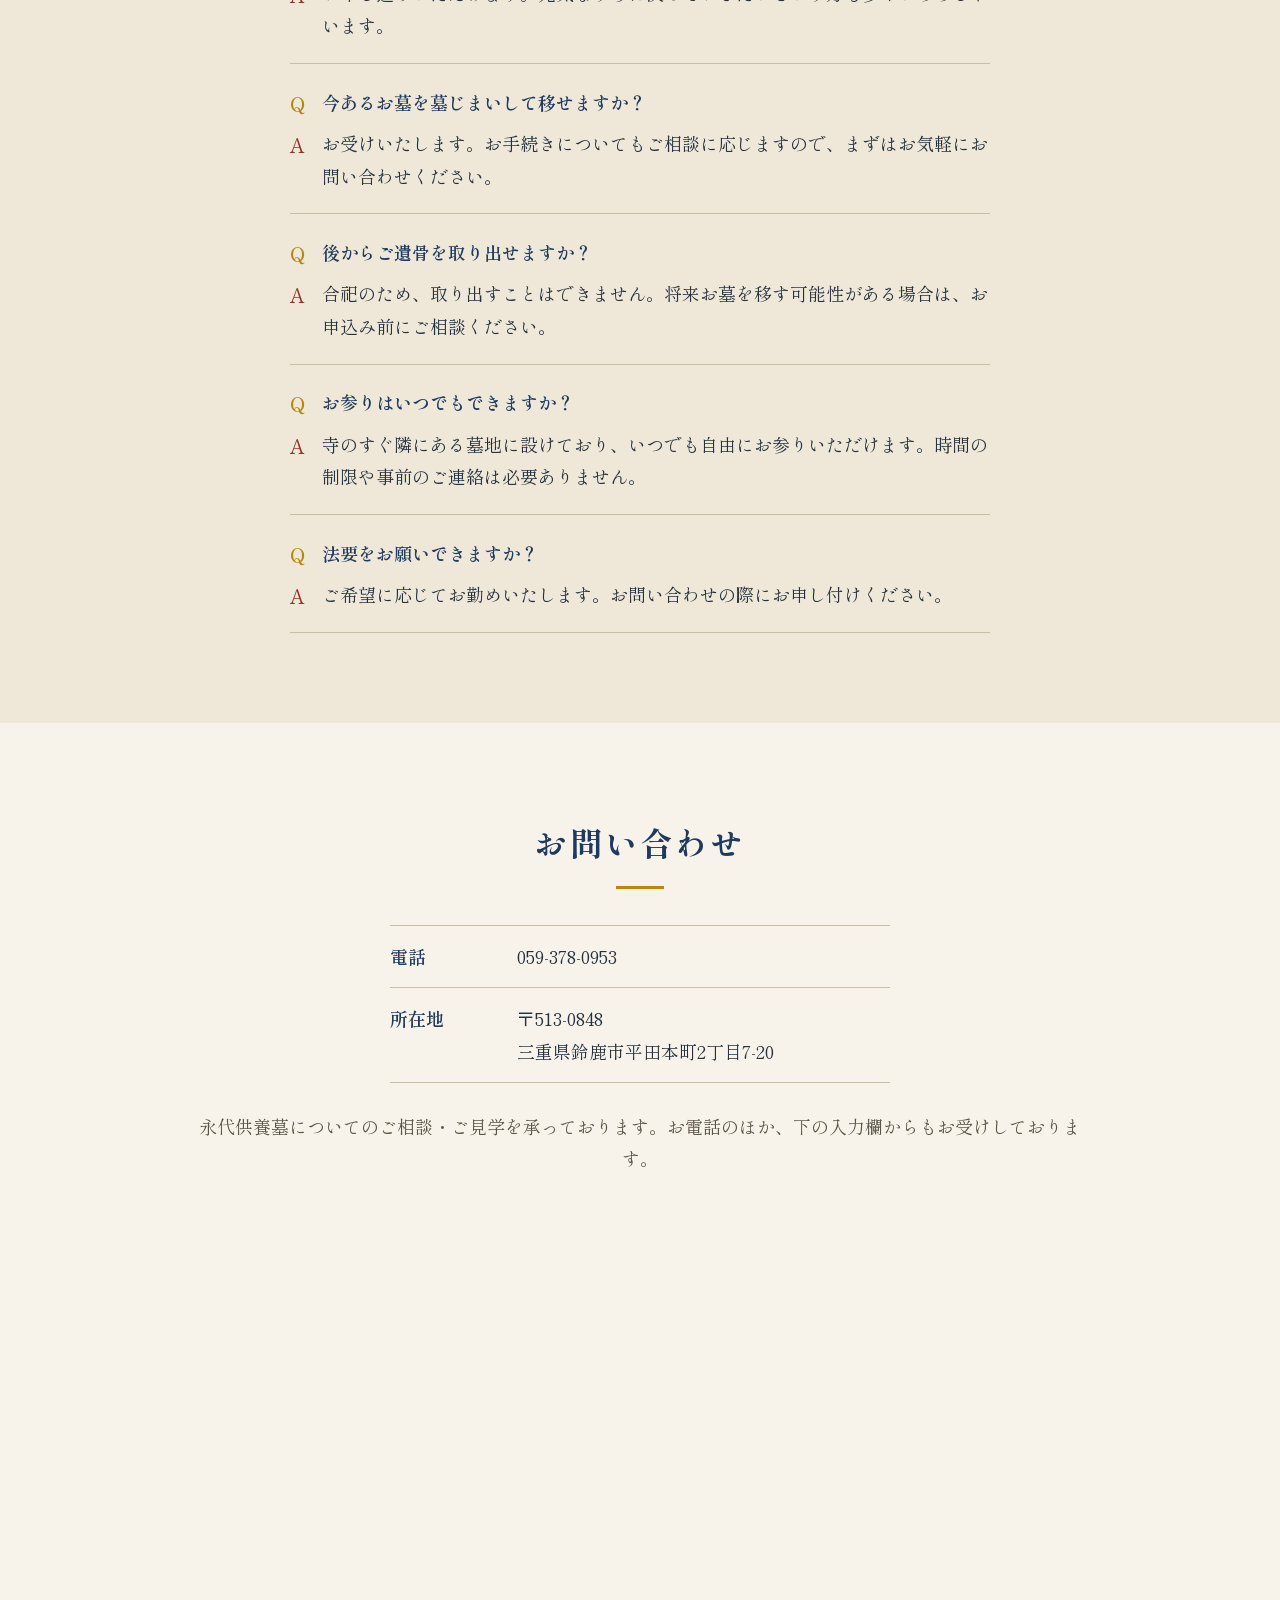
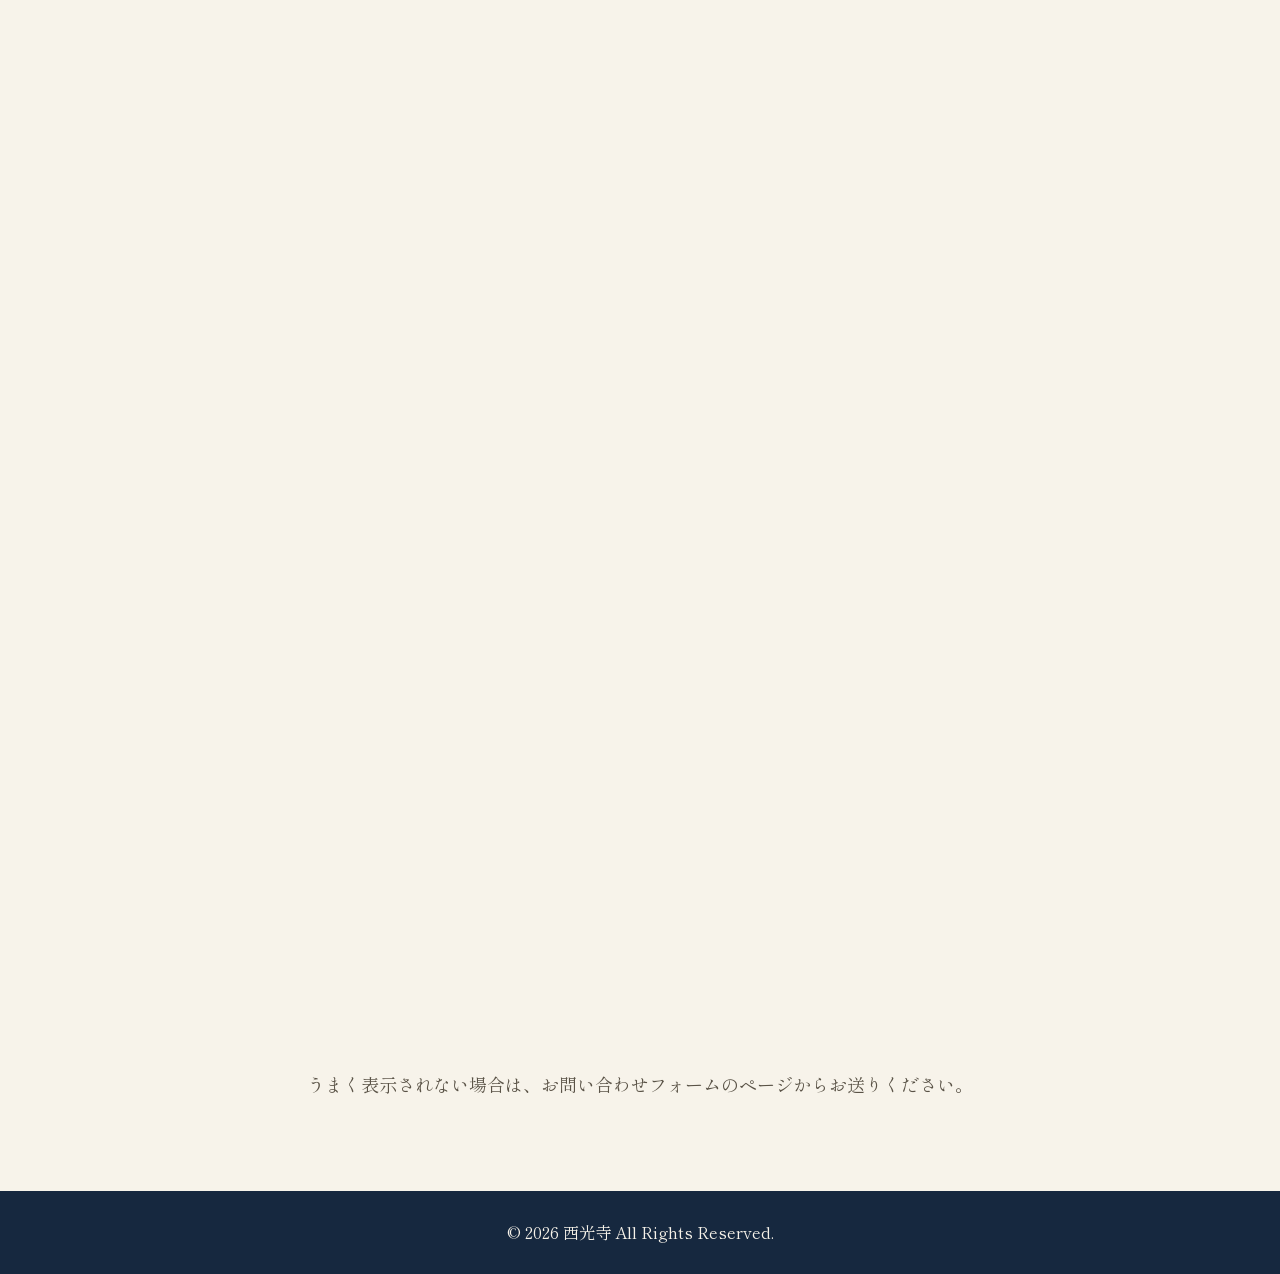
==== commit f0a64c4d: "feat: embed the Google contact form on all three pages - 3ページのお問い合わせ欄に Googleフォームを iframe で埋め込み - 表示" ====
--- a/eitaikuyo.html
+++ b/eitaikuyo.html
@@ -252,7 +252,11 @@
           <dd>〒513-0848<br>三重県鈴鹿市平田本町2丁目7-20</dd>
         </div>
       </dl>
-      <p class="about-note contact-note">永代供養墓についてのご相談・ご見学を承っております。お気軽にご連絡ください。</p>
+      <p class="about-note contact-note">永代供養墓についてのご相談・ご見学を承っております。お電話のほか、下の入力欄からもお受けしております。</p>
+      <div class="form-embed">
+        <iframe src="https://docs.google.com/forms/d/e/1FAIpQLSdfXz29sq_CMB3nJsl2j_Km3CRPtvDnB8a_JDdgJTH4oqpvHg/viewform?embedded=true" title="西光寺 お問い合わせフォーム" loading="lazy">読み込んでいます…</iframe>
+      </div>
+      <p class="about-note form-fallback">うまく表示されない場合は、<a href="https://docs.google.com/forms/d/e/1FAIpQLSdfXz29sq_CMB3nJsl2j_Km3CRPtvDnB8a_JDdgJTH4oqpvHg/viewform" target="_blank" rel="noopener">お問い合わせフォームのページ</a>からお送りください。</p>
     </div>
   </section>
 </main>
--- a/css/style.css
+++ b/css/style.css
@@ -597,6 +597,31 @@
   margin-top: 1.5rem;
 }
 
+/* お問い合わせフォーム（Googleフォームの埋め込み）
+   フォームの中身を差し替えたいときは、Googleフォーム側を編集してください。
+   このページ側の書き換えは不要です。 */
+.form-embed {
+  max-width: 700px;
+  margin: 2rem auto 0;
+}
+/* 高さは実測値です。足りないと送信ボタンが隠れてしまうため、
+   質問を増やしたときは実際に表示して確認してください。
+   （実測：幅700pxで約1400px、幅360pxで約1540px、幅290pxで約1570px） */
+.form-embed iframe {
+  display: block;
+  width: 100%;
+  height: 1440px;
+  border: 0;
+}
+@media (max-width: 600px) {
+  .form-embed iframe { height: 1600px; }
+}
+.form-fallback {
+  max-width: 700px;
+  margin: 1rem auto 0;
+  text-align: center;
+}
+
 @media (max-width: 860px) {
   .assurance-item {
     flex-basis: 100%;
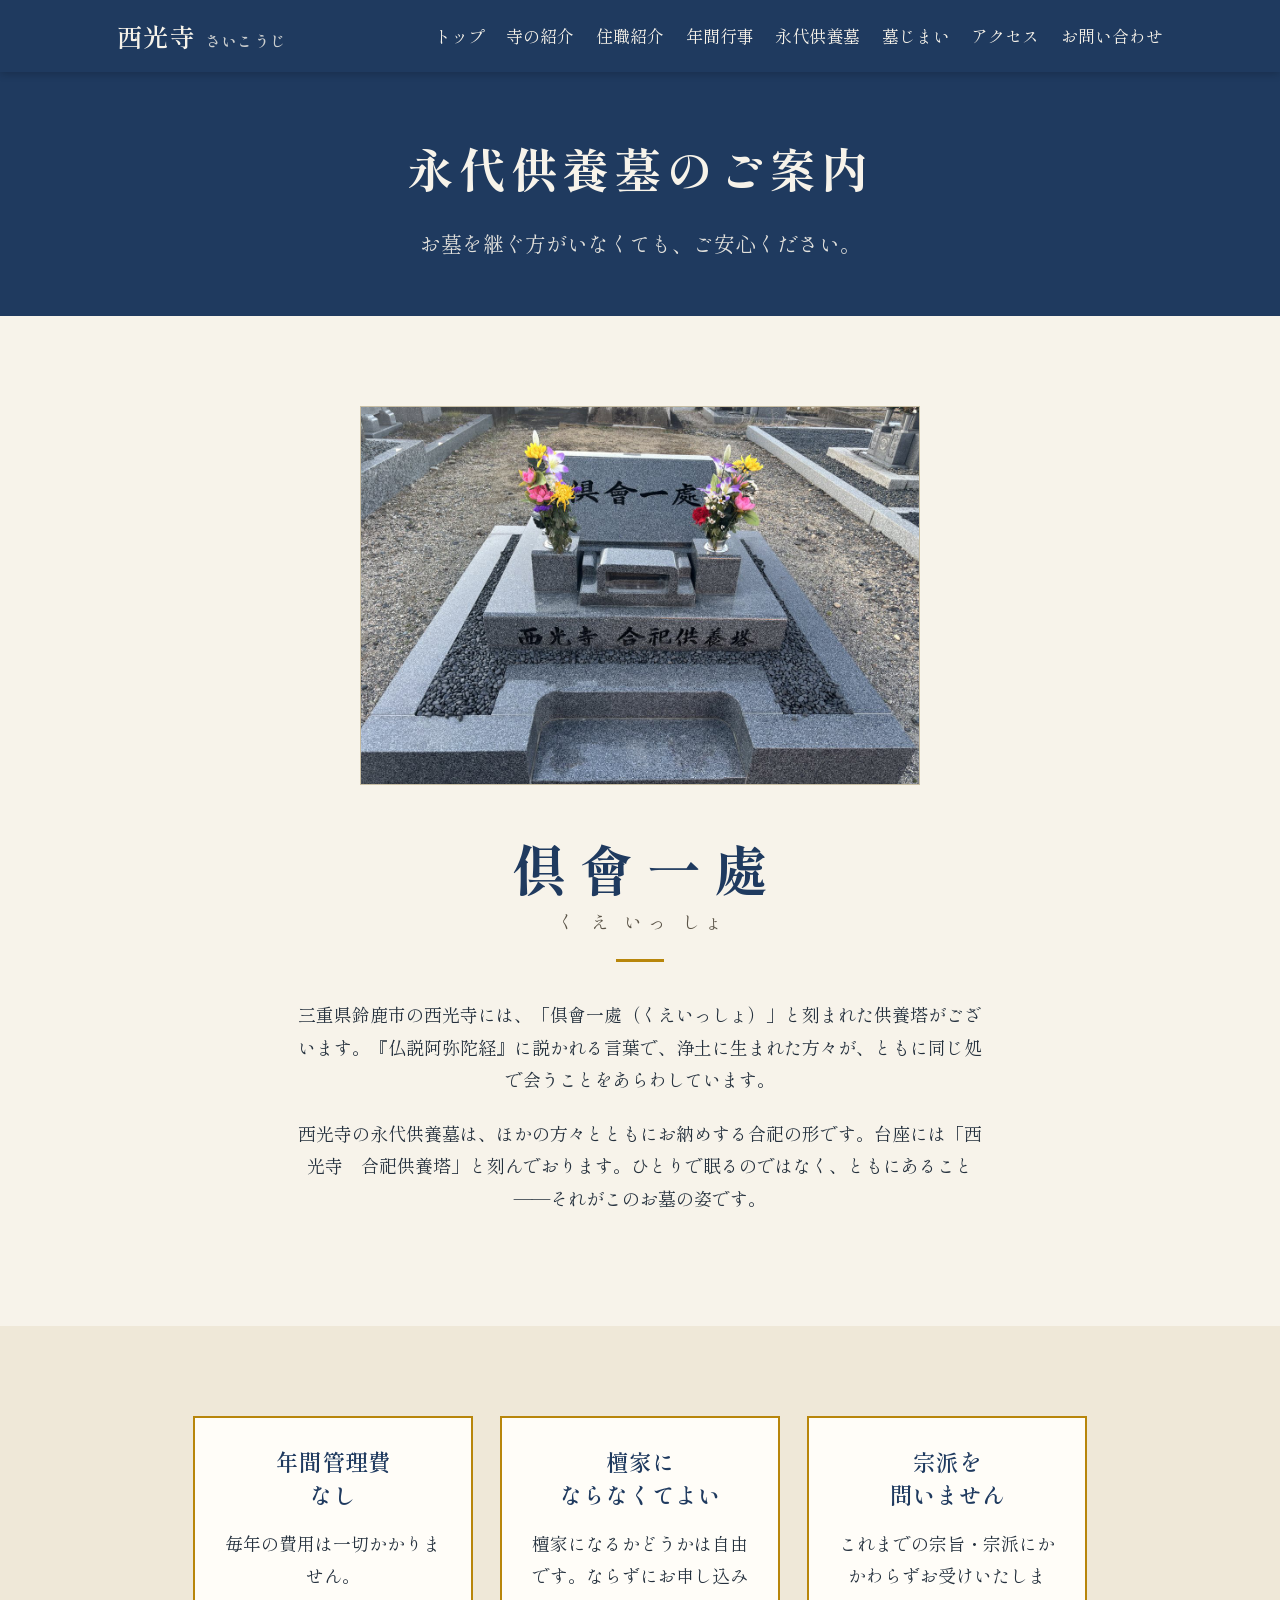
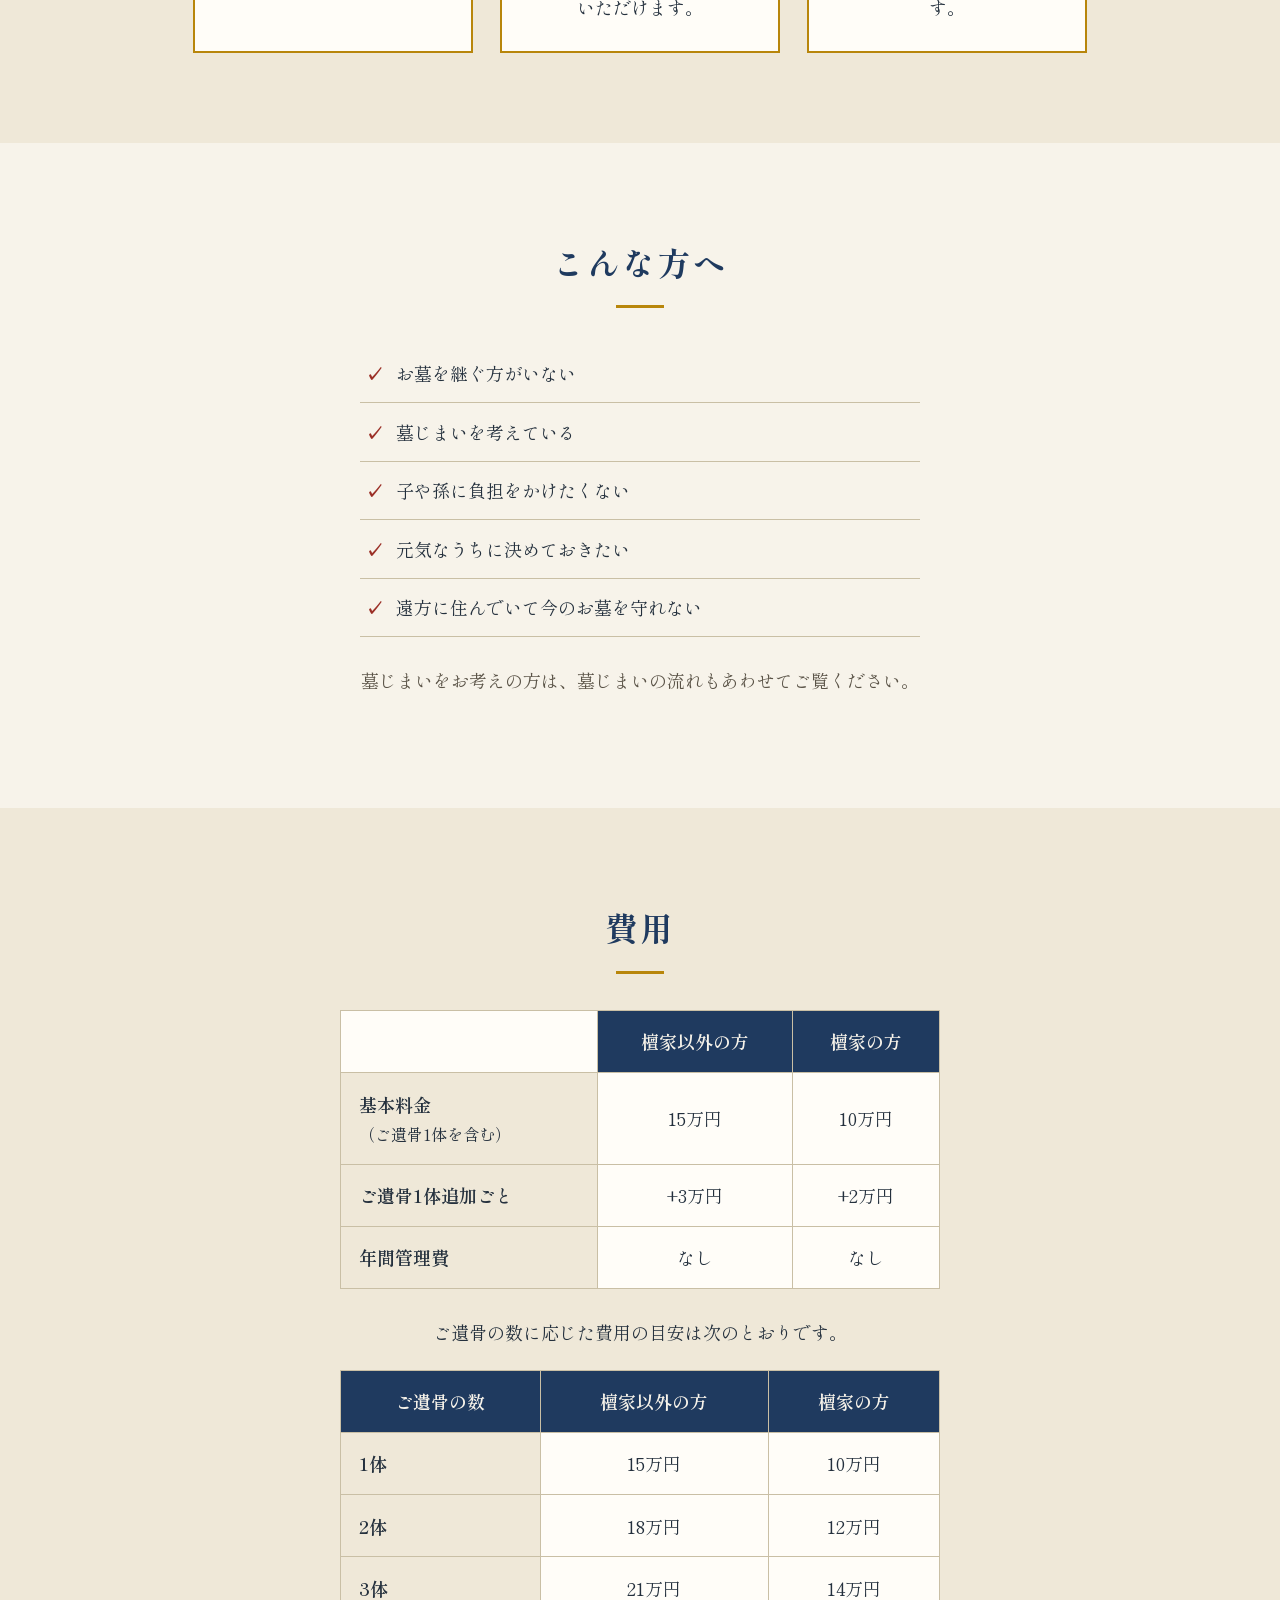
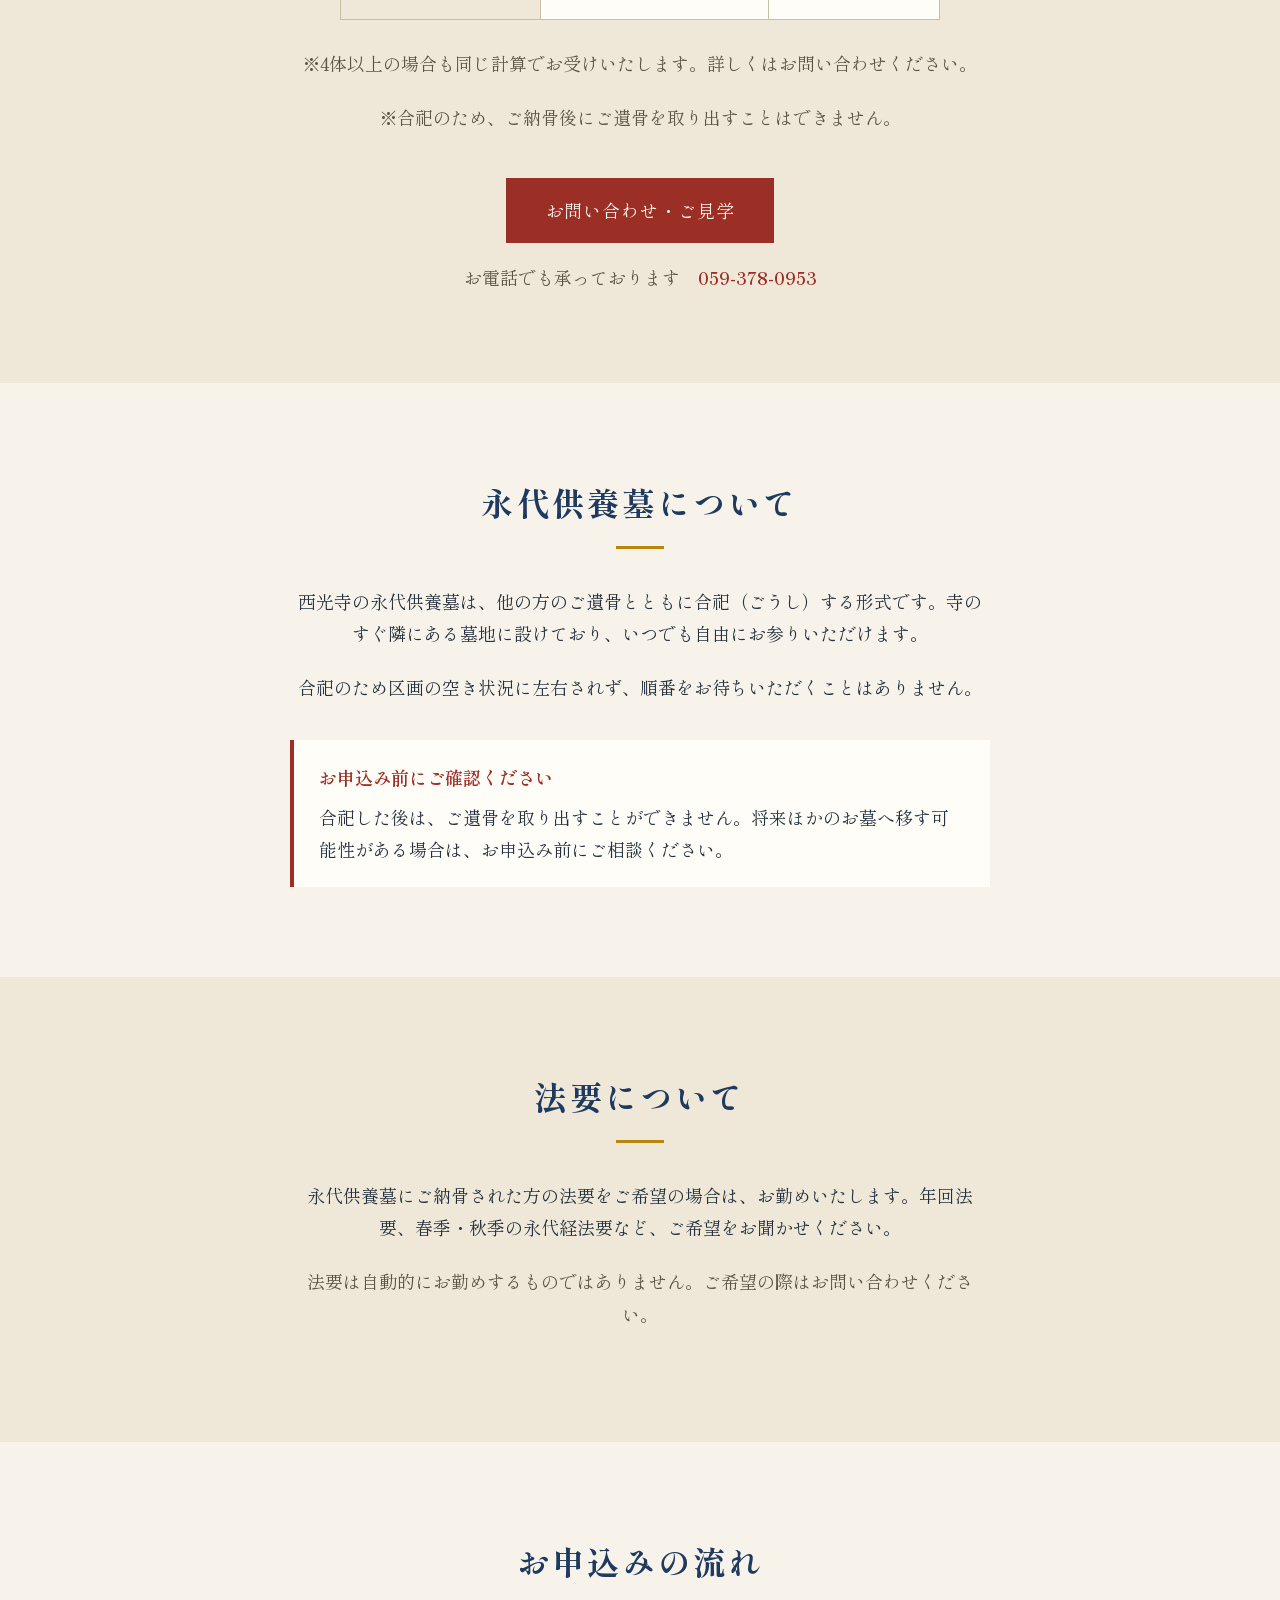
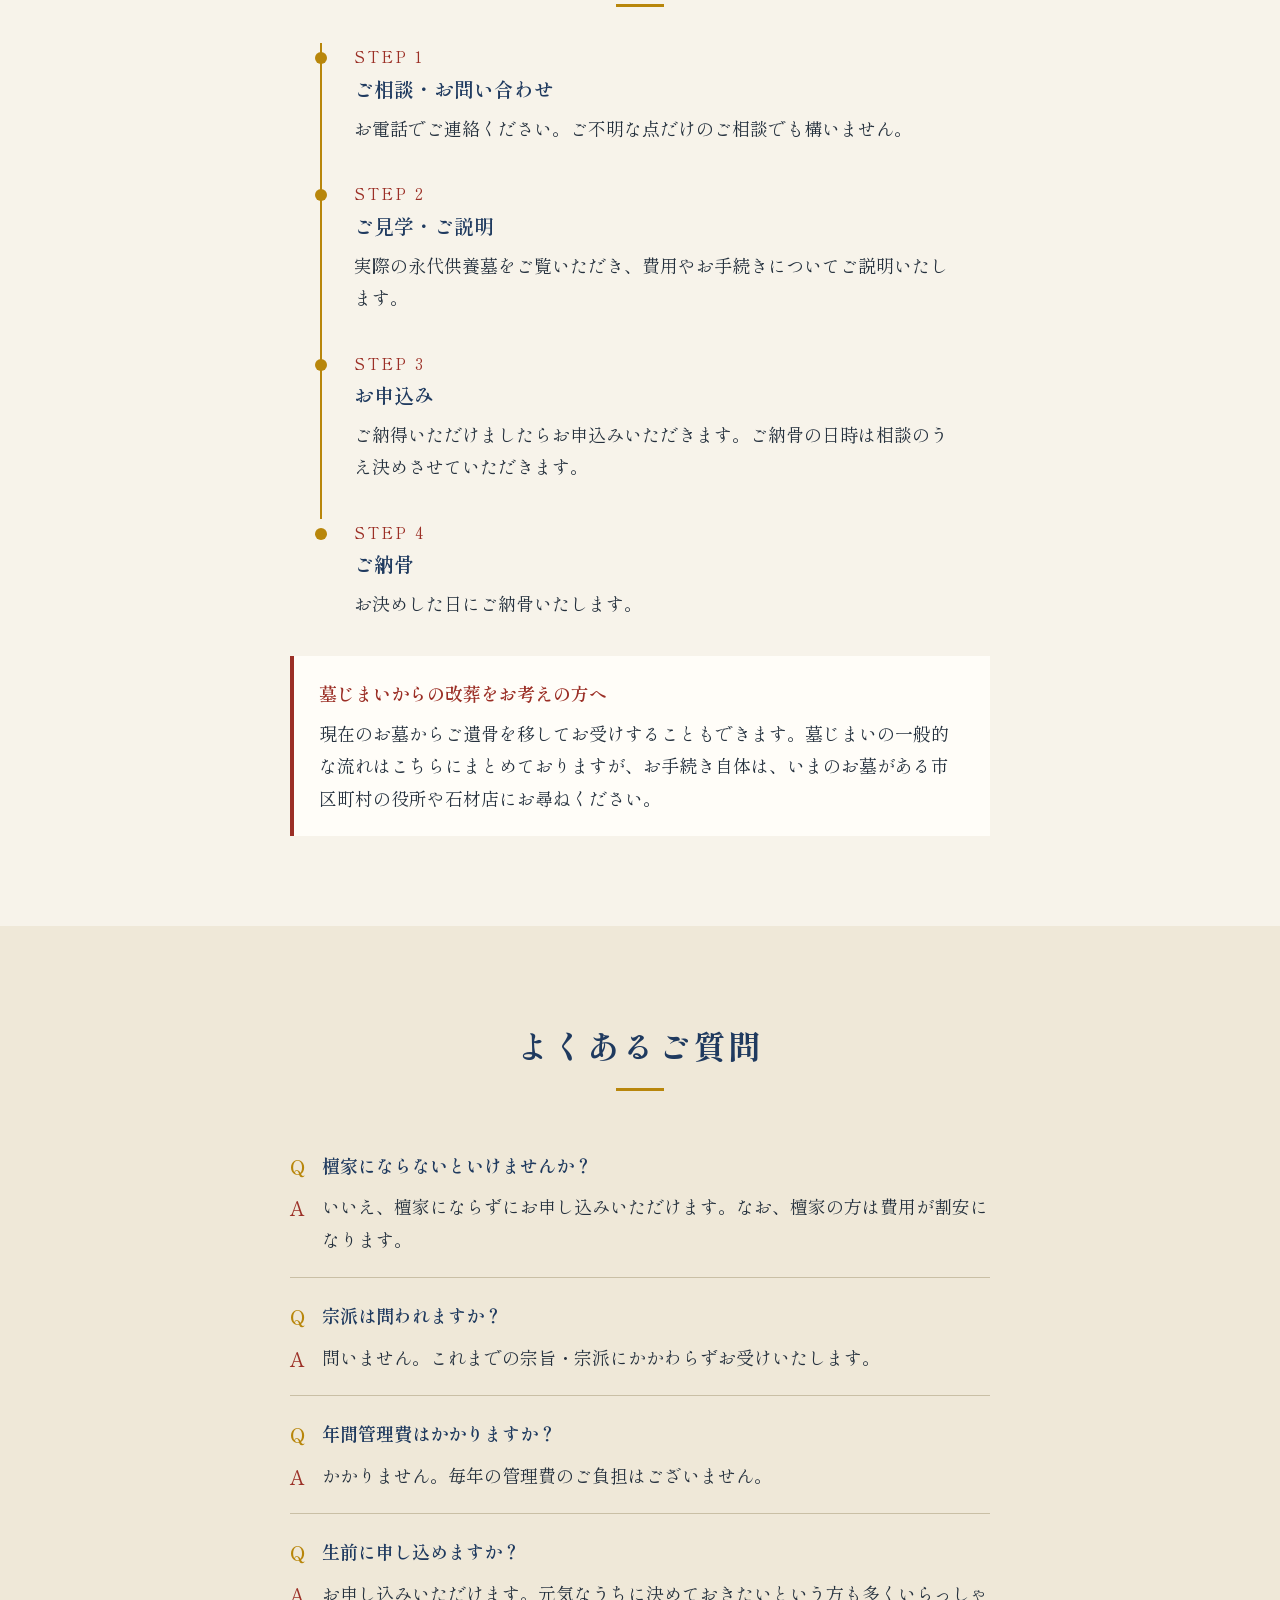
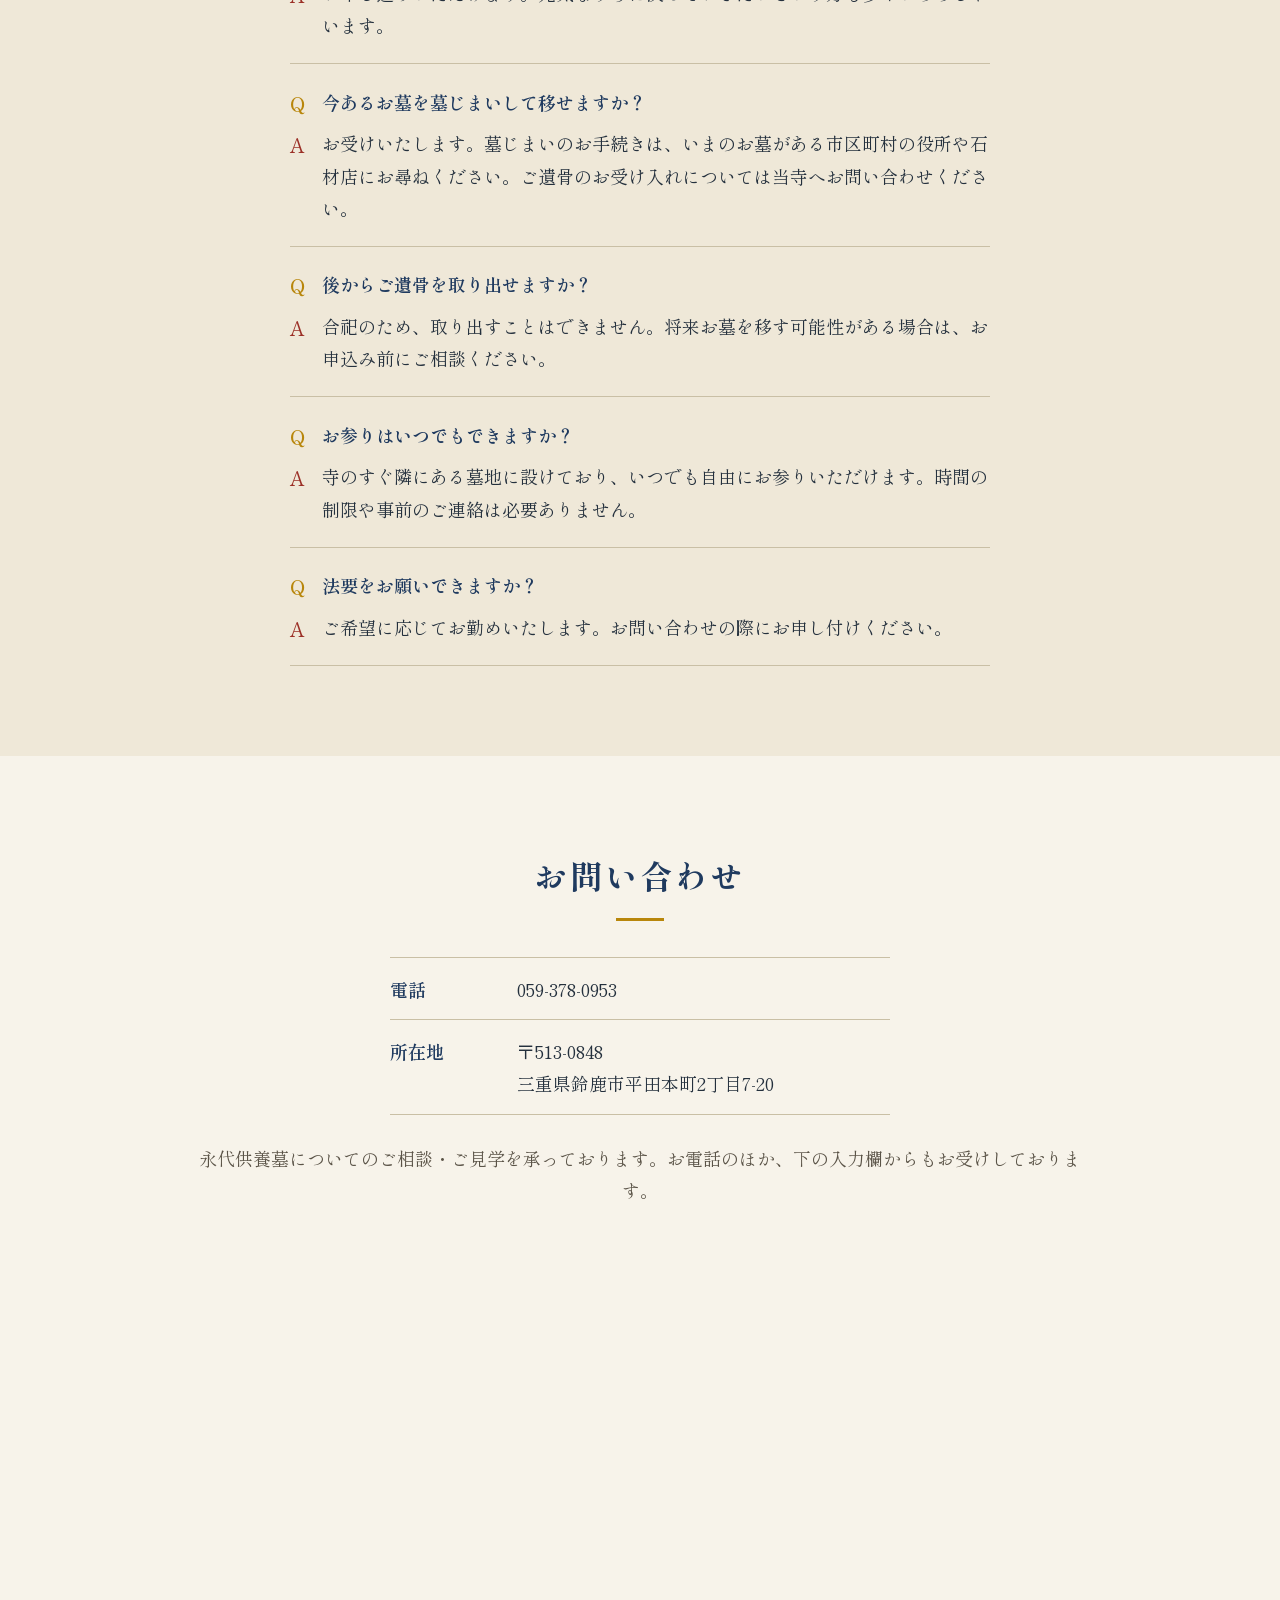
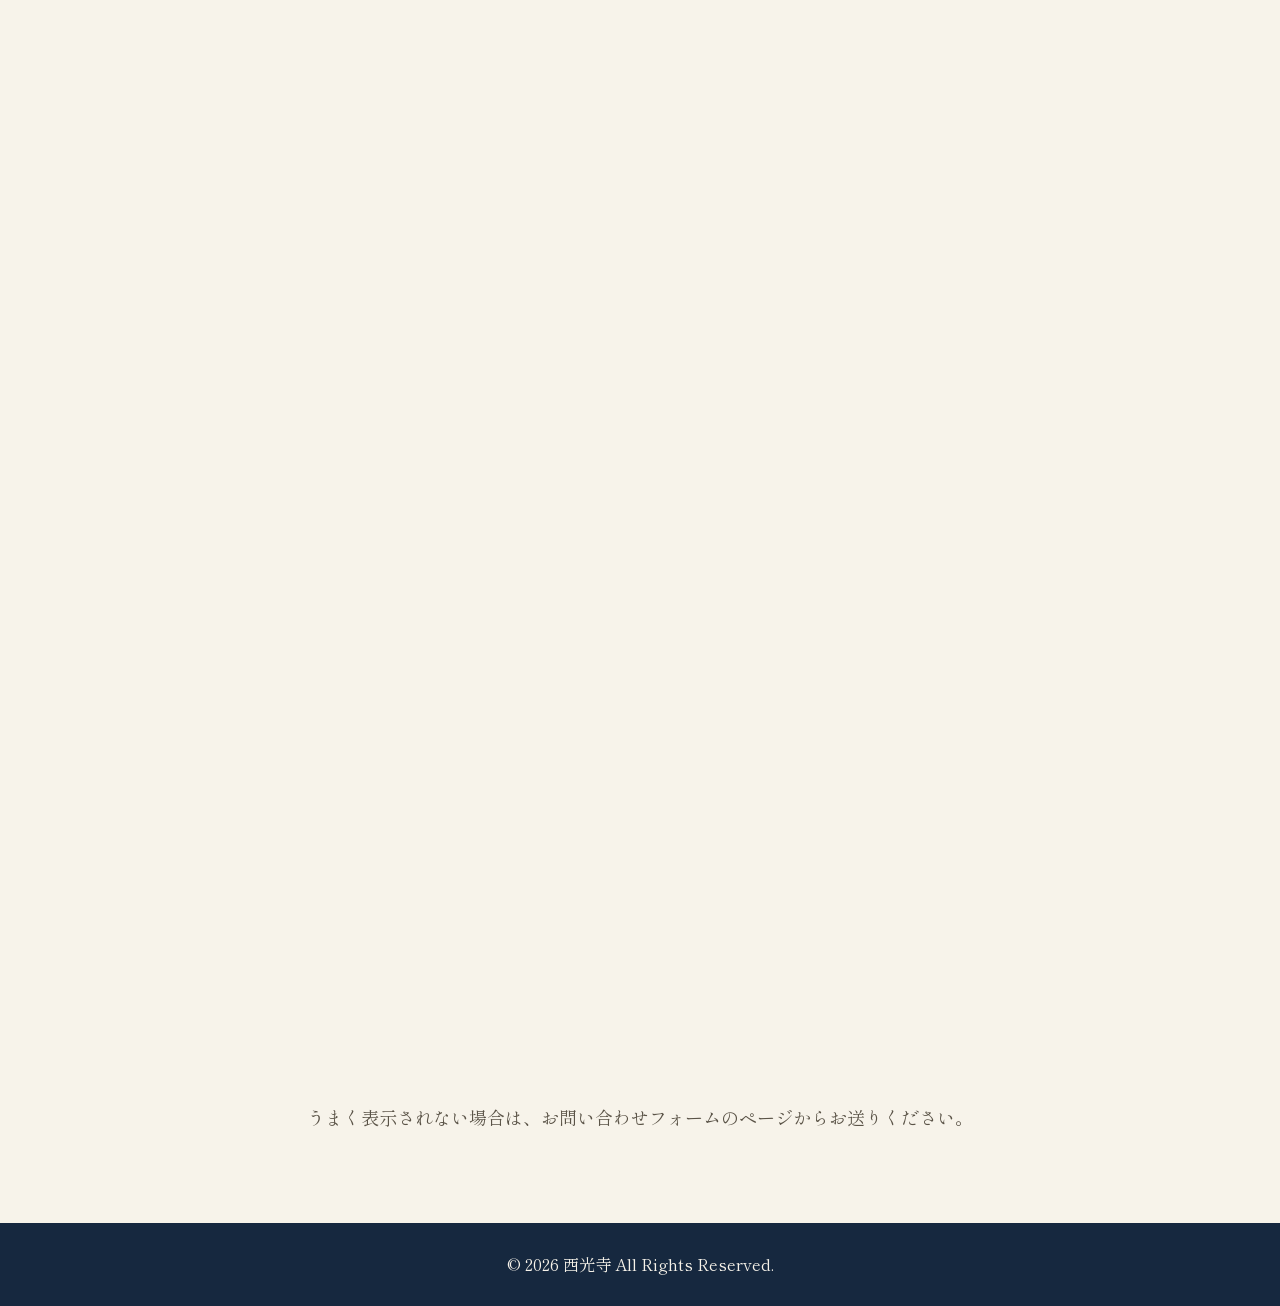
==== commit a984b400: "content: stop presenting 西光寺 as a 墓じまい consultation desk 西光寺は墓じまいの手続きに詳しいわけではないため、相談を持ちかけ られるような書き方を" ====
--- a/eitaikuyo.html
+++ b/eitaikuyo.html
@@ -194,7 +194,7 @@
       </ol>
       <div class="notice-box">
         <p class="notice-title">墓じまいからの改葬をお考えの方へ</p>
-        <p>現在のお墓からご遺骨を移してお受けすることもできます。手順は<a href="hakajimai.html">墓じまいの流れ</a>でご案内しております。お手続きについてもご相談に応じますので、お気軽にお問い合わせください。</p>
+        <p>現在のお墓からご遺骨を移してお受けすることもできます。墓じまいの一般的な流れは<a href="hakajimai.html">こちら</a>にまとめておりますが、お手続き自体は、いまのお墓がある市区町村の役所や石材店にお尋ねください。</p>
       </div>
     </div>
   </section>
@@ -221,7 +221,7 @@
         </div>
         <div class="faq-item">
           <dt class="faq-q">今あるお墓を墓じまいして移せますか？</dt>
-          <dd class="faq-a">お受けいたします。お手続きについてもご相談に応じますので、まずはお気軽にお問い合わせください。</dd>
+          <dd class="faq-a">お受けいたします。墓じまいのお手続きは、いまのお墓がある市区町村の役所や石材店にお尋ねください。ご遺骨のお受け入れについては当寺へお問い合わせください。</dd>
         </div>
         <div class="faq-item">
           <dt class="faq-q">後からご遺骨を取り出せますか？</dt>
@@ -253,10 +253,17 @@
         </div>
       </dl>
       <p class="about-note contact-note">永代供養墓についてのご相談・ご見学を承っております。お電話のほか、下の入力欄からもお受けしております。</p>
-      <div class="form-embed">
-        <iframe src="https://docs.google.com/forms/d/e/1FAIpQLSdfXz29sq_CMB3nJsl2j_Km3CRPtvDnB8a_JDdgJTH4oqpvHg/viewform?embedded=true" title="西光寺 お問い合わせフォーム" loading="lazy">読み込んでいます…</iframe>
-      </div>
-      <p class="about-note form-fallback">うまく表示されない場合は、<a href="https://docs.google.com/forms/d/e/1FAIpQLSdfXz29sq_CMB3nJsl2j_Km3CRPtvDnB8a_JDdgJTH4oqpvHg/viewform" target="_blank" rel="noopener">お問い合わせフォームのページ</a>からお送りください。</p>
+      <div id="formArea">
+        <div class="form-embed">
+          <iframe onload="window.saikojiFormLoads=(window.saikojiFormLoads||0)+1;if(window.saikojiShowFormDone)window.saikojiShowFormDone();" id="contactForm" src="https://docs.google.com/forms/d/e/1FAIpQLSdfXz29sq_CMB3nJsl2j_Km3CRPtvDnB8a_JDdgJTH4oqpvHg/viewform?embedded=true" title="西光寺 お問い合わせフォーム" loading="lazy">読み込んでいます…</iframe>
+        </div>
+        <p class="about-note form-fallback">うまく表示されない場合は、<a href="https://docs.google.com/forms/d/e/1FAIpQLSdfXz29sq_CMB3nJsl2j_Km3CRPtvDnB8a_JDdgJTH4oqpvHg/viewform" target="_blank" rel="noopener">お問い合わせフォームのページ</a>からお送りください。</p>
+      </div>
+      <div class="form-done" id="formDone" hidden>
+        <p class="form-done-title">お問い合わせを承りました</p>
+        <p>内容を確認のうえ、折り返しご連絡いたします。</p>
+        <p class="about-note">お急ぎの場合は <a href="tel:059-378-0953">059-378-0953</a> までお電話ください。</p>
+      </div>
     </div>
   </section>
 </main>
--- a/css/style.css
+++ b/css/style.css
@@ -25,6 +25,7 @@
   line-height: 1.8;
 }
 
+[hidden] { display: none !important; }
 a { color: inherit; text-decoration: none; }
 ul { list-style: none; }
 img { max-width: 100%; display: block; }
@@ -621,6 +622,27 @@
   margin: 1rem auto 0;
   text-align: center;
 }
+/* 送信後、フォームの枠と入れ替えて表示するお礼の文 */
+.form-done {
+  max-width: 700px;
+  margin: 2rem auto 0;
+  padding: 2.5rem 1.5rem;
+  background-color: #fffdf8;
+  border: 1px solid #c9bfa5;
+  border-top: 4px solid var(--color-gold);
+  text-align: center;
+}
+.form-done-title {
+  font-size: 1.3rem;
+  font-weight: 600;
+  color: var(--color-indigo);
+  margin-bottom: 1rem;
+}
+.form-done a {
+  color: var(--color-vermillion);
+  font-weight: 600;
+  white-space: nowrap;
+}
 
 @media (max-width: 860px) {
   .assurance-item {
